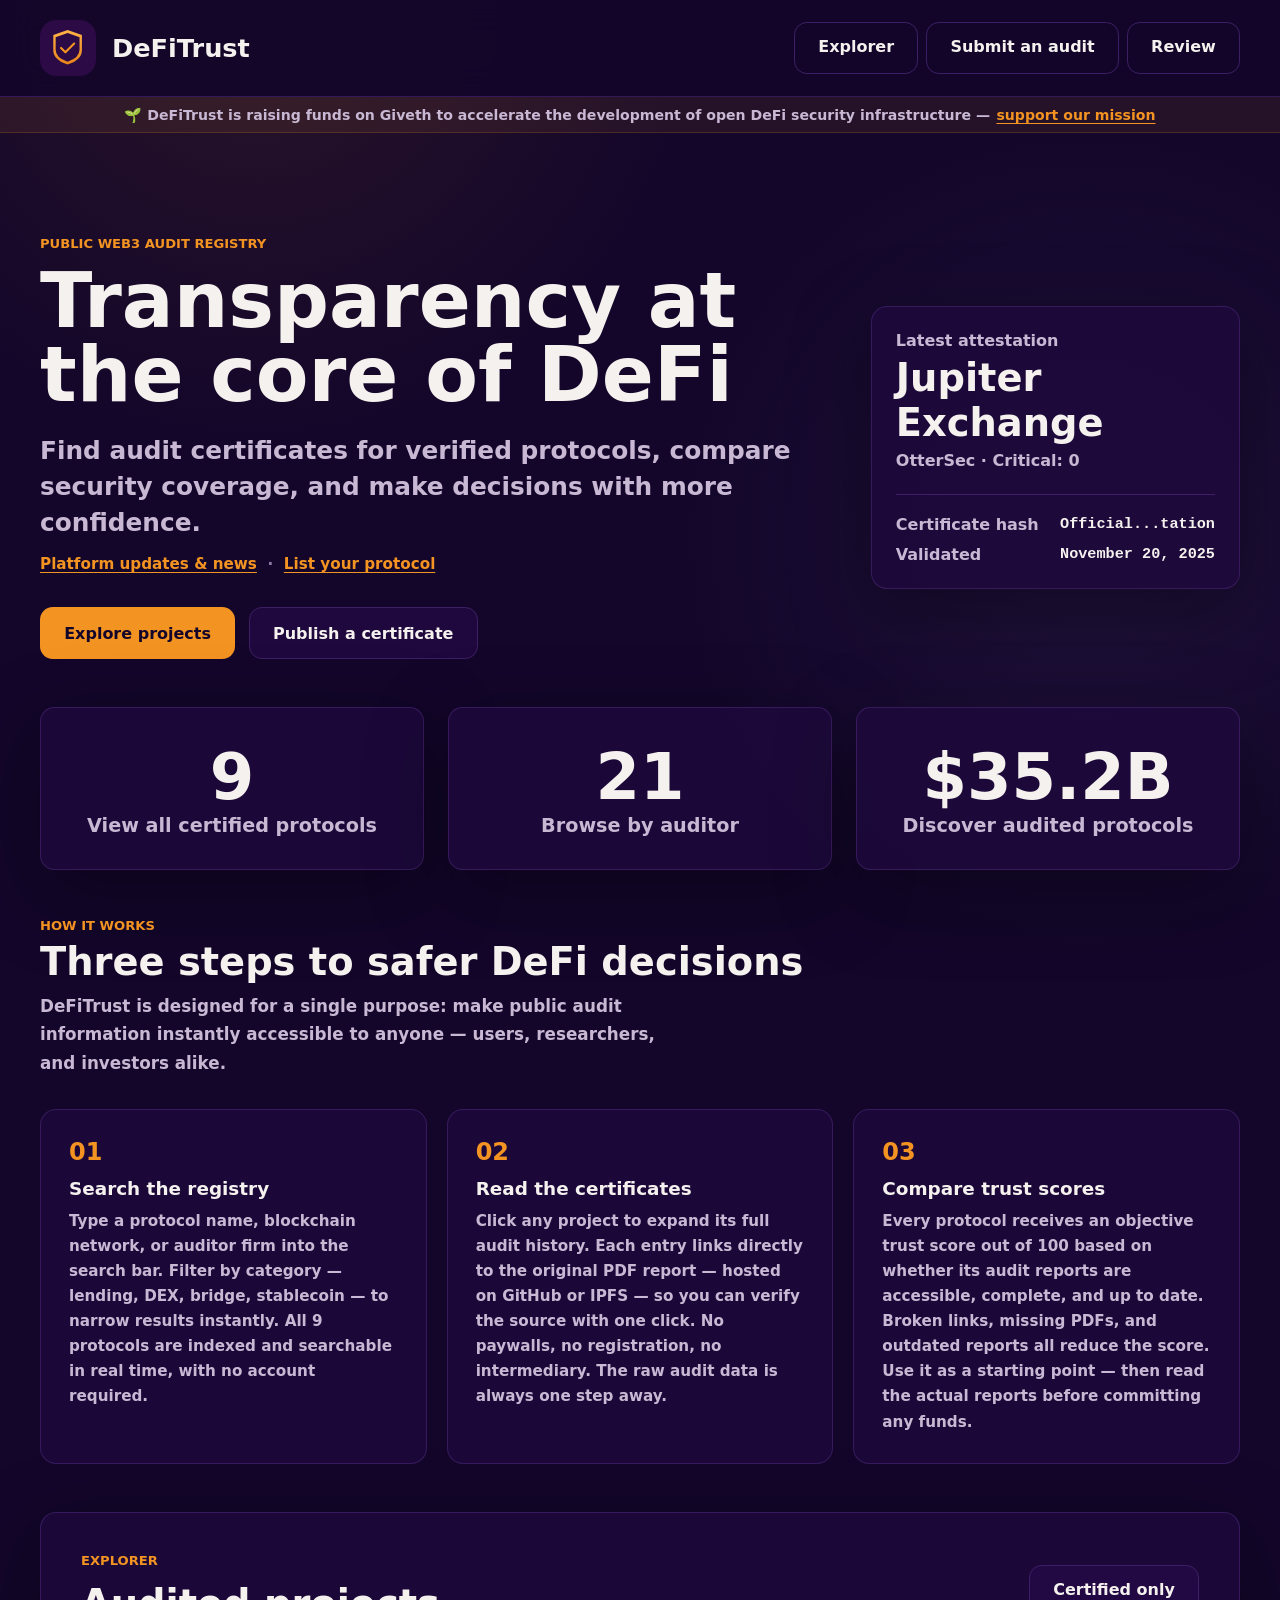
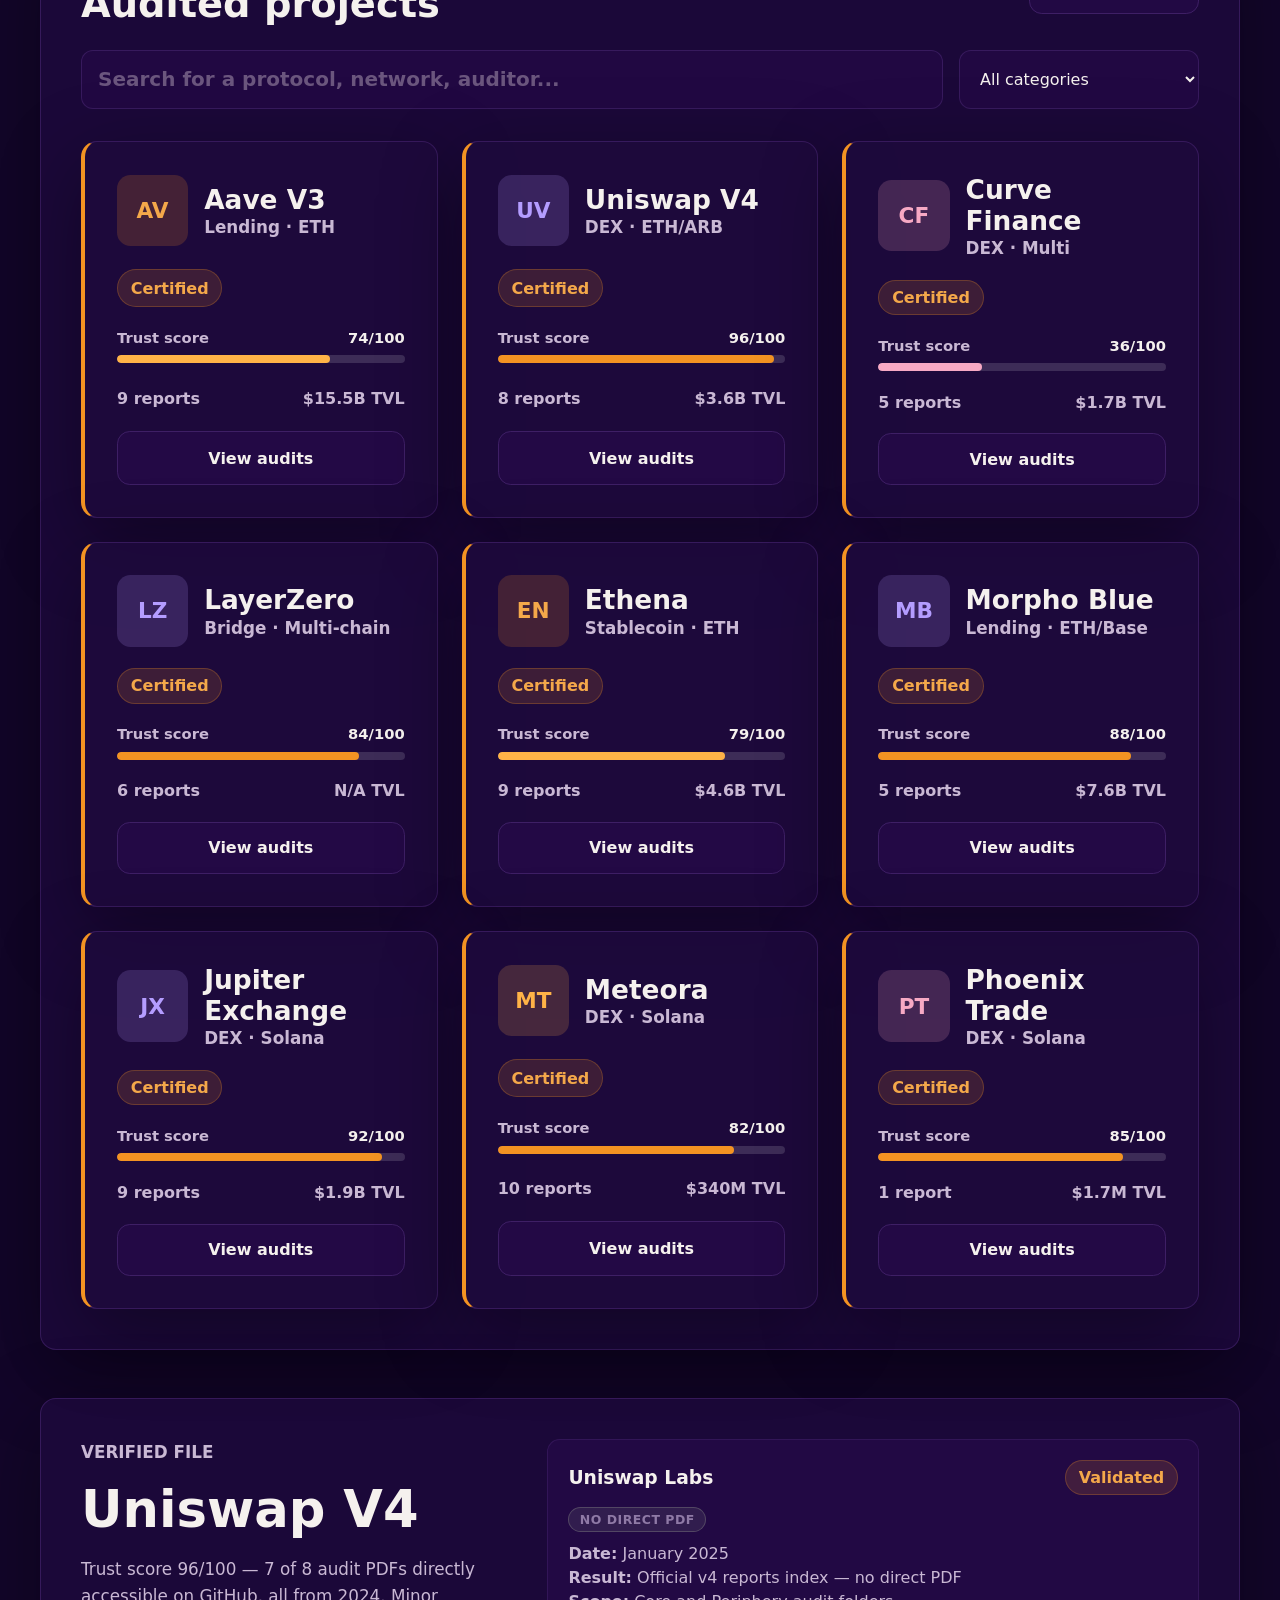
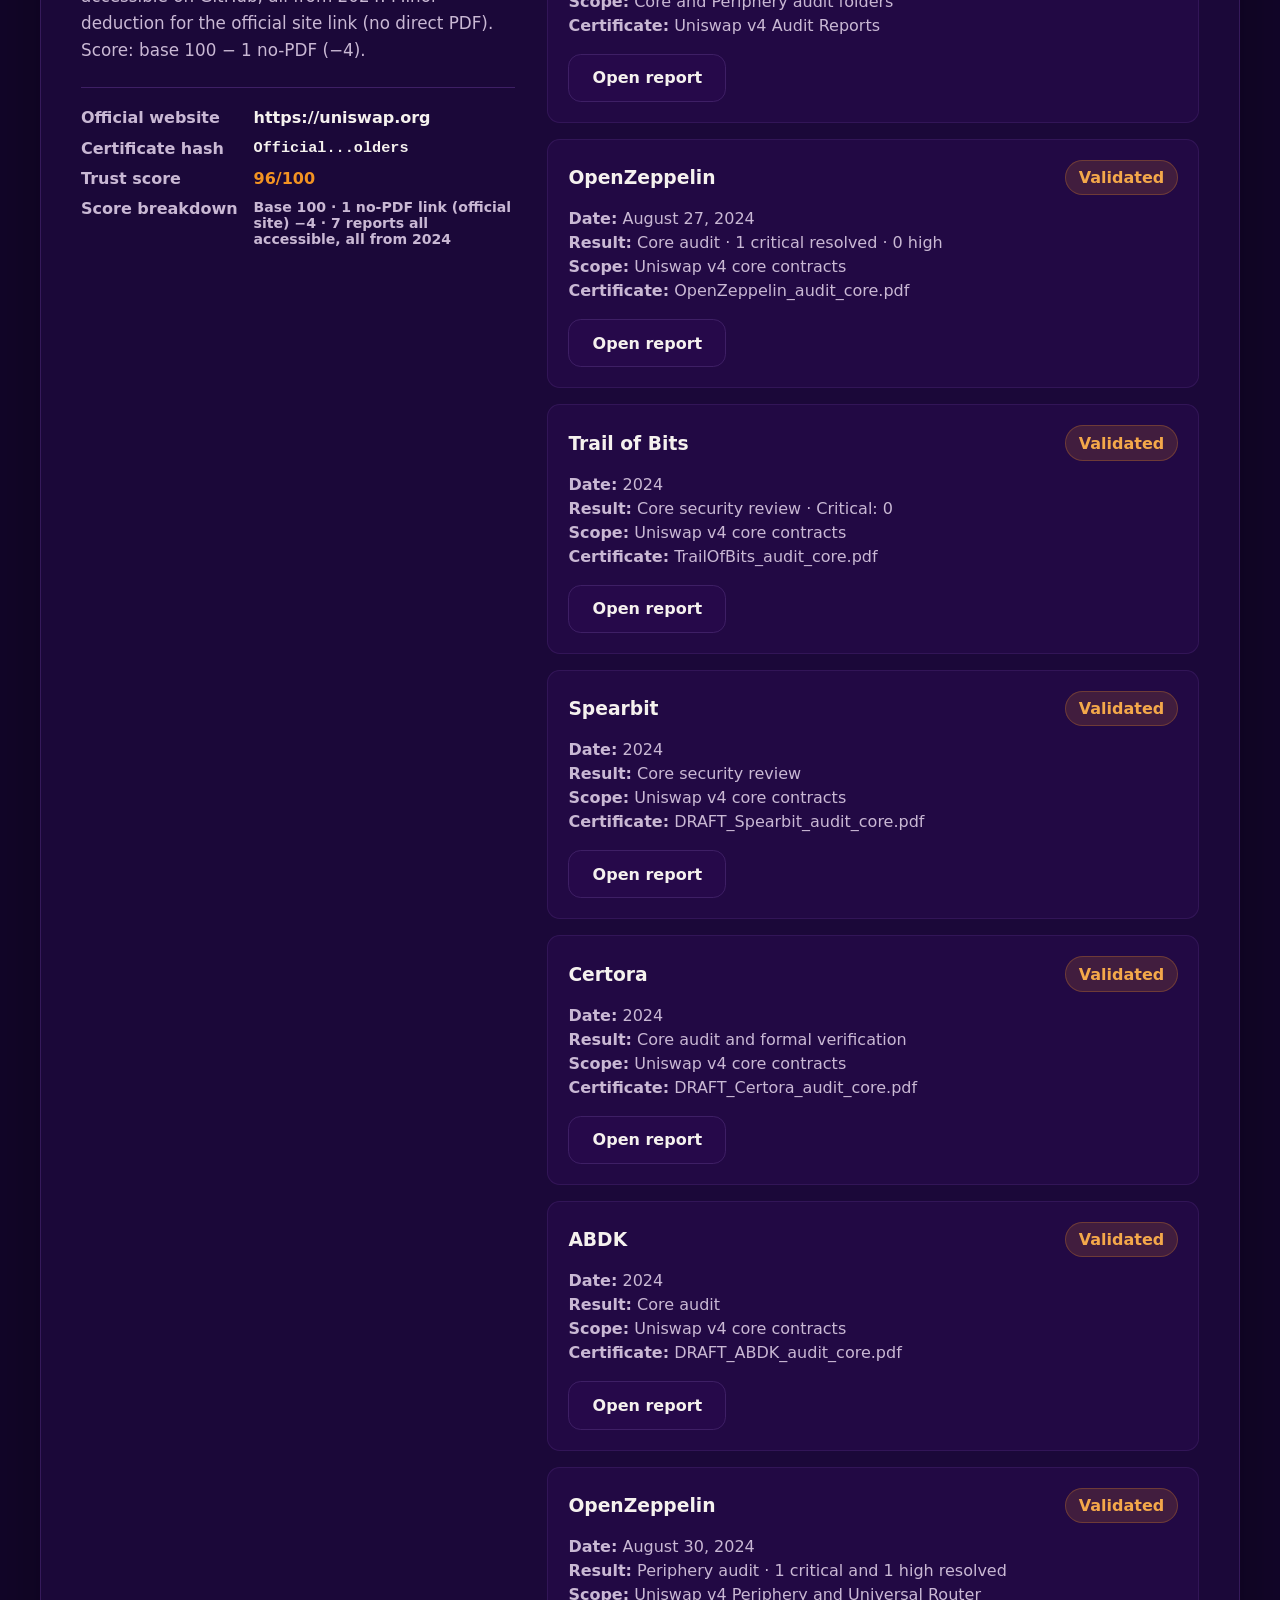
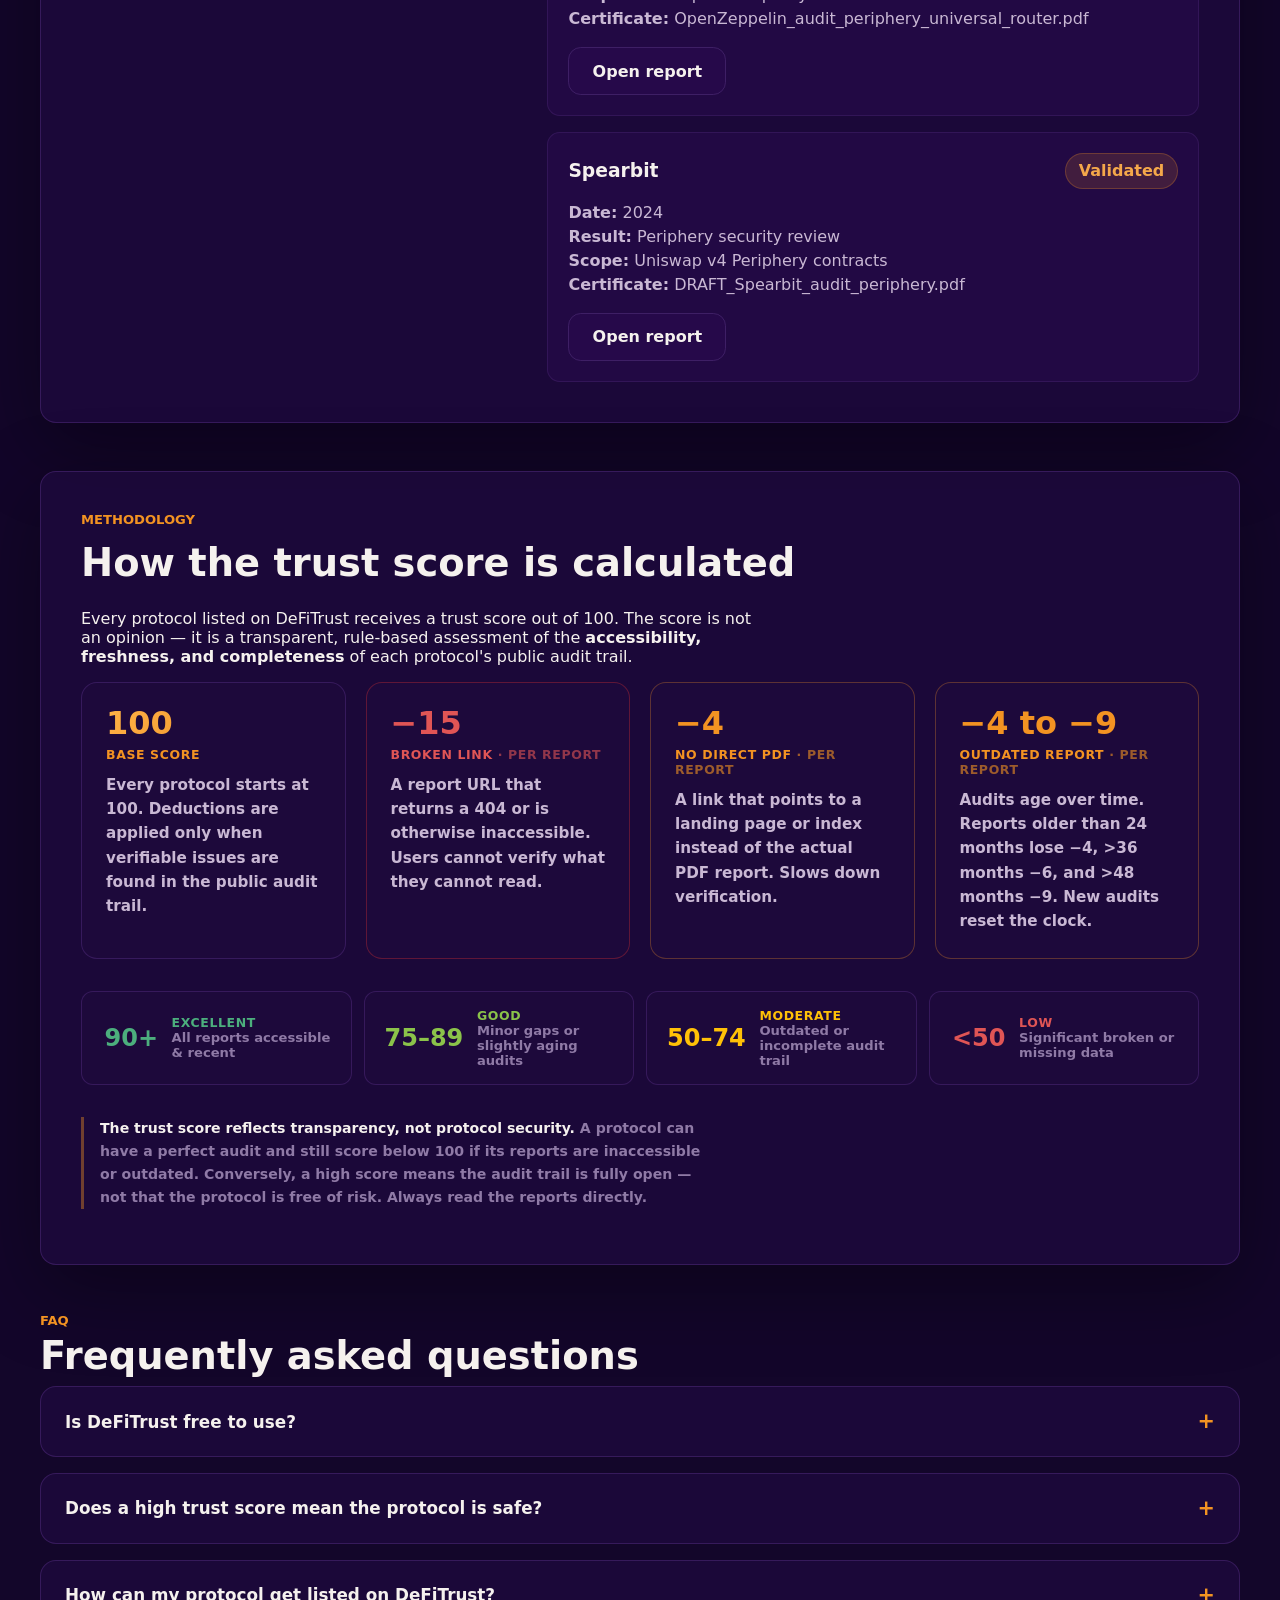
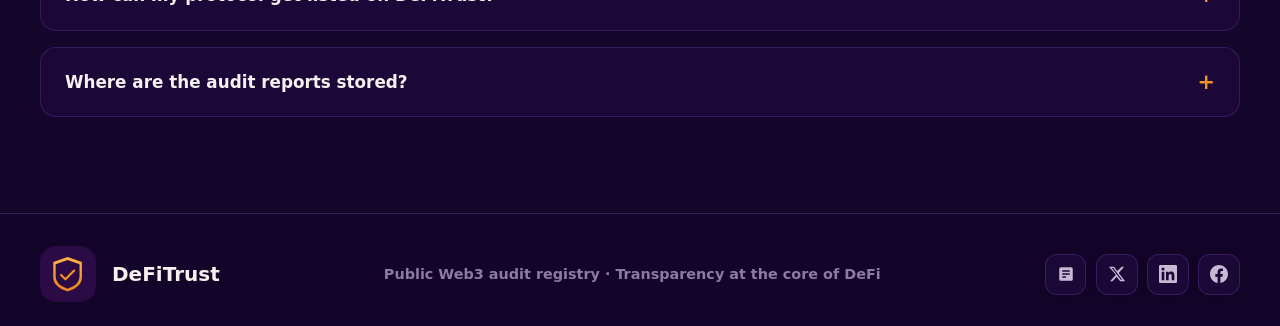
==== index.html @ dc12553c "Redesign footer social icons: square cards, add LinkedIn - Footer nav links are now icon-only rounde" ====
<!doctype html>
<html lang="en">
  <head>
    <meta charset="UTF-8" />
    <meta name="viewport" content="width=device-width, initial-scale=1.0" />

    <!-- Primary SEO -->
    <meta name="robots" content="index, follow" />
    <title>DeFiTrust — Public Web3 Audit Certificate Registry</title>
    <meta name="description" content="Open public registry for DeFi audit certificates. Browse verified protocols, compare security coverage, and make confident on-chain decisions." />
    <link rel="canonical" href="https://defitrust.vercel.app/" />

    <!-- Open Graph (Facebook, LinkedIn, Discord…) -->
    <meta property="og:type" content="website" />
    <meta property="og:url" content="https://defitrust.vercel.app/" />
    <meta property="og:title" content="DeFiTrust — Public Web3 Audit Certificate Registry" />
    <meta property="og:description" content="Find audit certificates for verified DeFi protocols, compare security coverage, and make decisions with more confidence." />
    <meta property="og:image" content="https://defitrust.vercel.app/logo.svg" />
    <meta property="og:site_name" content="DeFiTrust" />
    <meta property="og:locale" content="en_US" />

    <!-- Twitter Card -->
    <meta name="twitter:card" content="summary" />
    <meta name="twitter:site" content="@TrustDeFii" />
    <meta name="twitter:title" content="DeFiTrust — Public Web3 Audit Certificate Registry" />
    <meta name="twitter:description" content="Find audit certificates for verified DeFi protocols, compare security coverage, and make decisions with more confidence." />
    <meta name="twitter:image" content="https://defitrust.vercel.app/logo.svg" />

    <!-- Structured data -->
    <script type="application/ld+json">
    {
      "@context": "https://schema.org",
      "@type": "WebSite",
      "name": "DeFiTrust",
      "url": "https://defitrust.vercel.app/",
      "description": "Open public registry for DeFi smart-contract audit certificates.",
      "potentialAction": {
        "@type": "SearchAction",
        "target": {
          "@type": "EntryPoint",
          "urlTemplate": "https://defitrust.vercel.app/#explorer?q={search_term_string}"
        },
        "query-input": "required name=search_term_string"
      }
    }
    </script>
    <script type="application/ld+json">
    {
      "@context": "https://schema.org",
      "@type": "Organization",
      "name": "DeFiTrust",
      "url": "https://defitrust.vercel.app/",
      "logo": "https://defitrust.vercel.app/logo.svg",
      "sameAs": [
        "https://x.com/TrustDeFii",
        "https://www.facebook.com/profile.php?id=61589206361091",
        "https://giveth.io/project/defi-trust"
      ]
    }
    </script>

    <!-- Favicon & icons -->
    <link rel="icon" href="/logo.svg" type="image/svg+xml" sizes="any" />
    <link rel="icon" href="/logo.svg" sizes="192x192" />
    <link rel="icon" href="/logo.svg" sizes="32x32" />
    <link rel="apple-touch-icon" href="/logo.svg" sizes="180x180" />
    <meta name="theme-color" content="#13062a" />

    <!-- Performance hints -->
    <link rel="preconnect" href="https://api.llama.fi" />
    <link rel="dns-prefetch" href="https://api.llama.fi" />
    <link rel="preconnect" href="https://www.googletagmanager.com" />

    <!-- Google tag (gtag.js) -->
    <script async src="https://www.googletagmanager.com/gtag/js?id=G-XN7J2KHP91"></script>
    <script>
      window.dataLayer = window.dataLayer || [];
      function gtag(){dataLayer.push(arguments);}
      gtag('js', new Date());
      gtag('config', 'G-XN7J2KHP91');
    </script>

    <!-- ItemList structured data (audited projects) -->
    <script type="application/ld+json">
    {
      "@context": "https://schema.org",
      "@type": "ItemList",
      "name": "DeFi Audited Projects",
      "description": "List of DeFi protocols with verified smart-contract audit certificates on DeFiTrust.",
      "url": "https://defitrust.vercel.app/#explorer",
      "numberOfItems": 9,
      "itemListElement": [
        { "@type": "ListItem", "position": 1, "name": "Aave V3",          "url": "https://defitrust.vercel.app/#explorer" },
        { "@type": "ListItem", "position": 2, "name": "Uniswap V4",       "url": "https://defitrust.vercel.app/#explorer" },
        { "@type": "ListItem", "position": 3, "name": "Curve Finance",    "url": "https://defitrust.vercel.app/#explorer" },
        { "@type": "ListItem", "position": 4, "name": "LayerZero",        "url": "https://defitrust.vercel.app/#explorer" },
        { "@type": "ListItem", "position": 5, "name": "Ethena",           "url": "https://defitrust.vercel.app/#explorer" },
        { "@type": "ListItem", "position": 6, "name": "Morpho Blue",      "url": "https://defitrust.vercel.app/#explorer" },
        { "@type": "ListItem", "position": 7, "name": "Jupiter Exchange", "url": "https://defitrust.vercel.app/#explorer" },
        { "@type": "ListItem", "position": 8, "name": "Meteora",          "url": "https://defitrust.vercel.app/#explorer" },
        { "@type": "ListItem", "position": 9, "name": "Phoenix Trade",    "url": "https://defitrust.vercel.app/#explorer" }
      ]
    }
    </script>

    <meta name="google-site-verification" content="4b0e4260d701ec38" />
    <!-- Non-blocking CSS load -->
    <link rel="preload" href="/styles.css?v=4" as="style" />
    <link rel="stylesheet" href="/styles.css?v=4" media="print" onload="this.onload=null;this.media='all'" />
    <noscript><link rel="stylesheet" href="/styles.css?v=4" /></noscript>
  </head>
  <body>
    <header class="site-header">
      <div class="site-header-inner">
        <a class="brand" href="#top" aria-label="DeFiTrust home">
          <span class="brand-mark" aria-hidden="true">
            <svg viewBox="220 130 240 295" role="img" xmlns="http://www.w3.org/2000/svg">
              <defs>
                <linearGradient id="shieldGradHdr" x1="0%" y1="0%" x2="0%" y2="100%">
                  <stop offset="0%" stop-color="#FFB347"/>
                  <stop offset="100%" stop-color="#E8841A"/>
                </linearGradient>
              </defs>
              <path d="M 340 130 L 460 172 L 460 300 Q 460 380 340 420 Q 220 380 220 300 L 220 172 Z" fill="url(#shieldGradHdr)"/>
              <path d="M 340 156 L 440 191 L 440 296 Q 440 363 340 396 Q 240 363 240 296 L 240 191 Z" fill="#2B0A45"/>
              <path d="M 285 280 L 322 317 L 395 244" fill="none" stroke="#F39322" stroke-width="18" stroke-linecap="round" stroke-linejoin="round"/>
            </svg>
          </span>
          <span>DeFiTrust</span>
        </a>
        <nav class="header-actions" id="mainNav" aria-label="Main navigation">
          <a href="#explorer">Explorer</a>
          <a href="/submit.html">Submit an audit</a>
          <a href="/review.html">Review</a>
        </nav>
        <button class="nav-toggle" id="navToggle" aria-label="Toggle navigation" aria-expanded="false" aria-controls="mainNav">
          <span class="nav-toggle-bar"></span>
          <span class="nav-toggle-bar"></span>
          <span class="nav-toggle-bar"></span>
        </button>
      </div>
    </header>
    <script>
      (function() {
        var toggle = document.getElementById('navToggle');
        var header = toggle && toggle.closest('.site-header');
        if (!toggle) return;
        toggle.addEventListener('click', function() {
          var open = header.classList.toggle('nav-open');
          toggle.setAttribute('aria-expanded', open);
        });
        document.addEventListener('click', function(e) {
          if (header && !header.contains(e.target)) {
            header.classList.remove('nav-open');
            toggle.setAttribute('aria-expanded', 'false');
          }
        });
        document.querySelectorAll('#mainNav a').forEach(function(a) {
          a.addEventListener('click', function() {
            header.classList.remove('nav-open');
            toggle.setAttribute('aria-expanded', 'false');
          });
        });
      })();
    </script>

    <div class="announce-bar">
      <span>🌱 DeFiTrust is raising funds on Giveth to accelerate the development of open DeFi security infrastructure —</span>
      <a href="https://giveth.io/project/defi-trust" target="_blank" rel="noreferrer">support our mission</a>
    </div>

    <main id="top">
      <section class="hero" aria-labelledby="hero-title">
        <div class="hero-copy">
          <p class="eyebrow">Public Web3 audit registry</p>
          <h1 id="hero-title">Transparency at the core of DeFi</h1>
          <p>
            Find audit certificates for verified protocols, compare security
            coverage, and make decisions with more confidence.
          </p>
          <p style="margin-top:0.75rem;font-size:0.95rem;color:var(--soft);font-weight:700;">
            <a href="/blog.html" style="color:var(--mint);text-decoration:underline;text-underline-offset:3px;">Platform updates &amp; news</a>
            &nbsp;·&nbsp;
            <a href="/submit.html" style="color:var(--mint);text-decoration:underline;text-underline-offset:3px;">List your protocol</a>
          </p>
          <div class="hero-actions">
            <a class="button primary" href="#explorer">Explore projects</a>
            <a class="button secondary" href="/submit.html">Publish a certificate</a>
          </div>
        </div>
        <div class="trust-panel" aria-label="DeFiTrust trust summary">
          <div>
            <span class="panel-label">Latest attestation</span>
            <strong id="latestProject">—</strong>
            <span id="latestAuditor">—</span>
          </div>
          <div class="panel-grid">
            <span>Certificate hash</span>
            <code id="latestHash">—</code>
            <span>Validated</span>
            <code id="latestDate">—</code>
          </div>
        </div>
      </section>

      <section class="stats" aria-label="DeFiTrust statistics">
        <article>
          <strong id="certifiedCount">214</strong>
          <a href="#explorer" style="color:var(--muted);font-size:1.2rem;font-weight:800;text-decoration:none;">View all certified protocols</a>
        </article>
        <article>
          <strong id="auditorCount">18</strong>
          <a href="#explorer" style="color:var(--muted);font-size:1.2rem;font-weight:800;text-decoration:none;">Browse by auditor</a>
        </article>
        <article>
          <strong id="securedTvl">$4.2B</strong>
          <a href="#explorer" style="color:var(--muted);font-size:1.2rem;font-weight:800;text-decoration:none;">Discover audited protocols</a>
        </article>
      </section>

      <section class="content-section" aria-labelledby="how-it-works-title">
        <p class="eyebrow">How it works</p>
        <h2 id="how-it-works-title">Three steps to safer DeFi decisions</h2>
        <p class="section-lead">DeFiTrust is designed for a single purpose: make public audit information instantly accessible to anyone — users, researchers, and investors alike.</p>

        <div class="card-grid">
          <div class="step-card">
            <div class="step-number">01</div>
            <h3>Search the registry</h3>
            <p>Type a protocol name, blockchain network, or auditor firm into the search bar. Filter by category — lending, DEX, bridge, stablecoin — to narrow results instantly. All 9 protocols are indexed and searchable in real time, with no account required.</p>
          </div>
          <div class="step-card">
            <div class="step-number">02</div>
            <h3>Read the certificates</h3>
            <p>Click any project to expand its full audit history. Each entry links directly to the original PDF report — hosted on GitHub or IPFS — so you can verify the source with one click. No paywalls, no registration, no intermediary. The raw audit data is always one step away.</p>
          </div>
          <div class="step-card">
            <div class="step-number">03</div>
            <h3>Compare trust scores</h3>
            <p>Every protocol receives an objective trust score out of 100 based on whether its audit reports are accessible, complete, and up to date. Broken links, missing PDFs, and outdated reports all reduce the score. Use it as a starting point — then read the actual reports before committing any funds.</p>
          </div>
        </div>
      </section>

      <section class="explorer-section" id="explorer" aria-labelledby="explorer-title">
        <div class="section-heading">
          <div>
            <p class="eyebrow">Explorer</p>
            <h2 id="explorer-title">Audited projects</h2>
          </div>
          <button class="button secondary compact" id="verifiedToggle" type="button" aria-pressed="true">
            Certified only
          </button>
        </div>

        <div class="toolbar" role="search">
          <label class="search-label" for="projectSearch">Search for a protocol</label>
          <input id="projectSearch" type="search" placeholder="Search for a protocol, network, auditor..." />
          <select id="categoryFilter" aria-label="Filter by category">
            <option value="all">All categories</option>
            <option value="Lending">Lending</option>
            <option value="DEX">DEX</option>
            <option value="Bridge">Bridge</option>
            <option value="Stablecoin">Stablecoin</option>
          </select>
        </div>

        <div class="project-grid" id="projectGrid" aria-live="polite"></div>
      </section>

      <section class="audit-detail" id="auditDetail" aria-live="polite">
        <div class="empty-detail">
          <p class="eyebrow">Audit file</p>
          <h2>Select a project to view its certificates</h2>
        </div>
      </section>

      <section class="submit-section" id="trust-score" aria-labelledby="trust-score-title">
        <div class="section-heading">
          <div>
            <p class="eyebrow">Methodology</p>
            <h2 id="trust-score-title">How the trust score is calculated</h2>
          </div>
        </div>

        <p class="section-lead" style="max-width:680px;">
          Every protocol listed on DeFiTrust receives a trust score out of 100. The score is not an opinion — it is a transparent, rule-based assessment of the <strong style="color:var(--text);">accessibility, freshness, and completeness</strong> of each protocol's public audit trail.
        </p>

        <div class="card-grid">
          <div class="info-card">
            <div class="card-value card-value--gradient">100</div>
            <div class="card-label">Base score</div>
            <p>Every protocol starts at 100. Deductions are applied only when verifiable issues are found in the public audit trail.</p>
          </div>
          <div class="info-card info-card--red">
            <div class="card-value card-value--red">−15</div>
            <div class="card-label card-label--red">Broken link <span style="opacity:.6;">· per report</span></div>
            <p>A report URL that returns a 404 or is otherwise inaccessible. Users cannot verify what they cannot read.</p>
          </div>
          <div class="info-card info-card--amber">
            <div class="card-value card-value--amber">−4</div>
            <div class="card-label">No direct PDF <span style="opacity:.6;">· per report</span></div>
            <p>A link that points to a landing page or index instead of the actual PDF report. Slows down verification.</p>
          </div>
          <div class="info-card info-card--amber">
            <div class="card-value card-value--amber">−4 to −9</div>
            <div class="card-label">Outdated report <span style="opacity:.6;">· per report</span></div>
            <p>Audits age over time. Reports older than 24 months lose −4, &gt;36 months −6, and &gt;48 months −9. New audits reset the clock.</p>
          </div>
        </div>

        <div class="score-legend">
          <div class="score-item">
            <span class="score-item-value" style="color:#4caf7d;">90+</span>
            <div>
              <div class="score-item-label" style="color:#4caf7d;">Excellent</div>
              <div class="score-item-desc">All reports accessible &amp; recent</div>
            </div>
          </div>
          <div class="score-item">
            <span class="score-item-value" style="color:#8bc34a;">75–89</span>
            <div>
              <div class="score-item-label" style="color:#8bc34a;">Good</div>
              <div class="score-item-desc">Minor gaps or slightly aging audits</div>
            </div>
          </div>
          <div class="score-item">
            <span class="score-item-value" style="color:#ffc107;">50–74</span>
            <div>
              <div class="score-item-label" style="color:#ffc107;">Moderate</div>
              <div class="score-item-desc">Outdated or incomplete audit trail</div>
            </div>
          </div>
          <div class="score-item">
            <span class="score-item-value" style="color:#e05555;">&lt;50</span>
            <div>
              <div class="score-item-label" style="color:#e05555;">Low</div>
              <div class="score-item-desc">Significant broken or missing data</div>
            </div>
          </div>
        </div>

        <p class="score-disclaimer">
          <strong style="color:var(--text);">The trust score reflects transparency, not protocol security.</strong> A protocol can have a perfect audit and still score below 100 if its reports are inaccessible or outdated. Conversely, a high score means the audit trail is fully open — not that the protocol is free of risk. Always read the reports directly.
        </p>
      </section>

      <section class="content-section" aria-labelledby="faq-title">
        <p class="eyebrow">FAQ</p>
        <h2 id="faq-title">Frequently asked questions</h2>

        <div class="faq-grid">
          <details class="faq-item">
            <summary>
              Is DeFiTrust free to use?
              <span class="faq-icon">+</span>
            </summary>
            <p>Yes — completely free. DeFiTrust is an open public registry. Browsing protocols, reading certificates, checking trust scores, and submitting your own audit are all free with no registration required. Our goal is to make DeFi security information a public good, not a paid service.</p>
          </details>

          <details class="faq-item">
            <summary>
              Does a high trust score mean the protocol is safe?
              <span class="faq-icon">+</span>
            </summary>
            <p>No. The trust score measures the transparency and accessibility of a protocol's public audit trail — it does not assess the quality or depth of the audit itself. A score of 100/100 means every audit report is public, accessible as a PDF, and recent. It does not mean the smart contracts are free of vulnerabilities. Always read the underlying reports and form your own opinion.</p>
          </details>

          <details class="faq-item">
            <summary>
              How can my protocol get listed on DeFiTrust?
              <span class="faq-icon">+</span>
            </summary>
            <p>Use the <a href="/submit.html" style="color:var(--mint);text-decoration:underline;text-underline-offset:3px;">audit submission page</a> to send us your protocol's certificate. You will need to provide the project name, auditor, network, category, a link or PDF of the report, and optionally a public IPFS or SHA-256 hash. Submissions are reviewed within 48 hours and listed publicly if they meet our basic transparency requirements.</p>
          </details>

          <details class="faq-item">
            <summary>
              Where are the audit reports stored?
              <span class="faq-icon">+</span>
            </summary>
            <p>DeFiTrust links directly to the original source — usually the protocol's own GitHub repository or their official security page. We do not re-host or modify the documents. For long-term immutability, we encourage protocols to store their reports on IPFS or Arweave so that the links remain valid indefinitely, regardless of what happens to a centralized hosting provider.</p>
          </details>
        </div>
      </section>
    </main>

    <script src="/app.js?v=2" defer></script>
    <noscript>
      <style>.project-grid,.review-board{display:none}</style>
      <section style="padding:2rem;text-align:center">
        <p>DeFiTrust requires JavaScript to display the audit registry. Please enable JavaScript in your browser.</p>
        <p>Audited projects: Aave V3, Uniswap V4, Curve Finance, LayerZero, Ethena, Morpho Blue, Jupiter Exchange, Meteora.</p>
      </section>
    </noscript>

    <footer class="site-footer">
      <div class="site-footer-inner">
        <a class="brand brand-footer" href="#top" aria-label="Back to top — DeFiTrust">
          <span class="brand-mark" aria-hidden="true">
            <svg viewBox="220 130 240 295" role="img" xmlns="http://www.w3.org/2000/svg">
              <defs>
                <linearGradient id="shieldGradFtr" x1="0%" y1="0%" x2="0%" y2="100%">
                  <stop offset="0%" stop-color="#FFB347"/>
                  <stop offset="100%" stop-color="#E8841A"/>
                </linearGradient>
              </defs>
              <path d="M 340 130 L 460 172 L 460 300 Q 460 380 340 420 Q 220 380 220 300 L 220 172 Z" fill="url(#shieldGradFtr)"/>
              <path d="M 340 156 L 440 191 L 440 296 Q 440 363 340 396 Q 240 363 240 296 L 240 191 Z" fill="#2B0A45"/>
              <path d="M 285 280 L 322 317 L 395 244" fill="none" stroke="#F39322" stroke-width="18" stroke-linecap="round" stroke-linejoin="round"/>
            </svg>
          </span>
          <span>DeFiTrust</span>
        </a>
        <p class="footer-copy">Public Web3 audit registry · Transparency at the core of DeFi</p>
        <nav class="footer-nav" aria-label="Social networks">
          <a href="./blog.html" aria-label="Blog">
            <svg viewBox="0 0 24 24" fill="currentColor" width="18" height="18"><path d="M19 3H5a2 2 0 0 0-2 2v14a2 2 0 0 0 2 2h14a2 2 0 0 0 2-2V5a2 2 0 0 0-2-2Zm-7 14H7v-2h5v2Zm5-4H7v-2h10v2Zm0-4H7V7h10v2Z"/></svg>
          </a>
          <a href="https://x.com/TrustDeFii" target="_blank" rel="noreferrer" aria-label="X (Twitter)">
            <svg viewBox="0 0 24 24" fill="currentColor" width="18" height="18"><path d="M18.244 2.25h3.308l-7.227 8.26 8.502 11.24H16.17l-4.714-6.231-5.401 6.231H2.744l7.73-8.835L1.254 2.25H8.08l4.253 5.622 5.91-5.622Zm-1.161 17.52h1.833L7.084 4.126H5.117z"/></svg>
          </a>
          <a href="https://www.linkedin.com/company/defi-trust" target="_blank" rel="noreferrer" aria-label="LinkedIn">
            <svg viewBox="0 0 24 24" fill="currentColor" width="18" height="18"><path d="M20.447 20.452h-3.554v-5.569c0-1.328-.027-3.037-1.852-3.037-1.853 0-2.136 1.445-2.136 2.939v5.667H9.351V9h3.414v1.561h.046c.477-.9 1.637-1.85 3.37-1.85 3.605 0 4.267 2.372 4.267 5.455v6.286zM5.337 7.433a2.062 2.062 0 0 1-2.063-2.065 2.064 2.064 0 1 1 2.063 2.065zm1.782 13.019H3.555V9h3.564v11.452zM22.225 0H1.771C.792 0 0 .774 0 1.729v20.542C0 23.227.792 24 1.771 24h20.451C23.2 24 24 23.227 24 22.271V1.729C24 .774 23.2 0 22.225 0z"/></svg>
          </a>
          <a href="https://www.facebook.com/profile.php?id=61589206361091" target="_blank" rel="noreferrer" aria-label="Facebook">
            <svg viewBox="0 0 24 24" fill="currentColor" width="18" height="18"><path d="M24 12.073C24 5.405 18.627 0 12 0S0 5.405 0 12.073C0 18.1 4.388 23.094 10.125 24v-8.437H7.078v-3.49h3.047V9.41c0-3.025 1.792-4.697 4.533-4.697 1.312 0 2.686.235 2.686.235v2.97h-1.513c-1.491 0-1.956.93-1.956 1.886v2.269h3.328l-.532 3.49h-2.796V24C19.612 23.094 24 18.1 24 12.073z"/></svg>
          </a>
        </nav>
      </div>
    </footer>
  </body>
</html>
---- styles.css ----
:root {
  color-scheme: dark;
  --bg: #13062a;
  --surface: #1e0a3c;
  --surface-strong: #2b0d52;
  --line: #3e1f65;
  --text: #f5f1ee;
  --muted: #c9b8d4;
  --soft: #8f7aa6;
  --mint: #f39322;
  --mint-dark: #a85a0a;
  --blue: #b49dff;
  --rose: #f7a9c4;
  --amber: #ffb347;
  --shadow: 0 24px 80px rgba(0, 0, 0, 0.36);
}

* {
  box-sizing: border-box;
}

html {
  scroll-behavior: smooth;
}

body {
  margin: 0;
  min-width: 320px;
  background:
    radial-gradient(circle at 20% 0%, rgba(243, 147, 34, 0.1), transparent 28rem),
    radial-gradient(circle at 85% 8%, rgba(180, 157, 255, 0.08), transparent 26rem),
    var(--bg);
  color: var(--text);
  font-family: Inter, ui-sans-serif, system-ui, -apple-system, BlinkMacSystemFont, "Segoe UI", sans-serif;
}

a {
  color: inherit;
  text-decoration: none;
}

button,
input,
select,
textarea {
  font: inherit;
}

.site-header {
  position: sticky;
  top: 0;
  z-index: 10;
  border-bottom: 1px solid rgba(62, 31, 101, 0.8);
  background: rgba(19, 6, 42, 0.92);
  backdrop-filter: blur(18px);
}

.site-header-inner {
  display: flex;
  align-items: center;
  justify-content: space-between;
  gap: 1rem;
  width: min(100% - 3rem, 1200px);
  margin: 0 auto;
  padding: 1.25rem 0;
}

.announce-bar {
  display: flex;
  align-items: center;
  justify-content: center;
  gap: 0.4rem;
  padding: 0.6rem 1rem;
  background: rgba(243, 147, 34, 0.08);
  border-bottom: 1px solid rgba(243, 147, 34, 0.18);
  color: var(--muted);
  font-size: 0.88rem;
  font-weight: 750;
  text-align: center;
  flex-wrap: wrap;
}

.announce-bar a {
  color: var(--mint);
  font-weight: 900;
  text-decoration: underline;
  text-underline-offset: 3px;
  transition: opacity 180ms ease;
}

.announce-bar a:hover {
  opacity: 0.75;
}

.brand,
.header-actions,
.hero-actions,
.section-heading,
.toolbar,
.project-meta,
.status-pill,
.project-footer,
.audit-card-header,
.score-line,
.review-actions {
  display: flex;
  align-items: center;
}

.brand {
  gap: 1rem;
  font-size: clamp(1.35rem, 2vw, 1.85rem);
  font-weight: 800;
}

.brand-mark {
  display: grid;
  place-items: center;
  width: 3.5rem;
  height: 3.5rem;
  border-radius: 1rem;
  background: #2B0A45;
  overflow: hidden;
}

.brand-mark svg {
  width: 2.2rem;
  height: 2.2rem;
}

.header-actions {
  gap: 0.5rem;
}

.header-actions a,
.button {
  min-height: 3.25rem;
  padding: 0.85rem 1.45rem;
  border: 1px solid var(--line);
  border-radius: 0.8rem;
  color: var(--text);
  font-weight: 800;
  cursor: pointer;
  transition: transform 180ms ease, border-color 180ms ease, background 180ms ease;
}

.header-actions a:hover,
.button:hover {
  transform: translateY(-1px);
  border-color: rgba(52, 211, 153, 0.75);
}

main {
  width: min(100% - 3rem, 1200px);
  margin: 0 auto;
  padding-bottom: 2rem;
}

.hero {
  display: grid;
  grid-template-columns: minmax(0, 1.35fr) minmax(18rem, 0.65fr);
  gap: clamp(2rem, 5vw, 5rem);
  align-items: center;
  min-height: 33rem;
  padding: clamp(4rem, 8vw, 7rem) 0 3rem;
}

.eyebrow {
  margin: 0 0 0.85rem;
  color: var(--mint);
  font-size: 0.82rem;
  font-weight: 900;
  letter-spacing: 0;
  text-transform: uppercase;
}

.hero h1,
.section-heading h2,
.empty-detail h2 {
  margin: 0;
  letter-spacing: 0;
}

.hero h1 {
  max-width: 920px;
  font-size: clamp(3rem, 6vw, 5.9rem);
  line-height: 0.96;
}

.hero p:not(.eyebrow) {
  max-width: 760px;
  margin: 1.35rem 0 0;
  color: var(--muted);
  font-size: clamp(1.1rem, 2vw, 1.55rem);
  line-height: 1.45;
  font-weight: 650;
}

.hero-actions {
  flex-wrap: wrap;
  gap: 0.85rem;
  margin-top: 2rem;
}

.button {
  display: inline-flex;
  align-items: center;
  justify-content: center;
  border-radius: 0.8rem;
  background: transparent;
}

.button.primary {
  border-color: transparent;
  background: var(--mint);
  color: #13062a;
}

.button.secondary {
  background: rgba(43, 10, 80, 0.5);
}

.button.compact {
  min-height: 2.85rem;
  white-space: nowrap;
}

.hidden-input {
  position: absolute;
  width: 1px;
  height: 1px;
  overflow: hidden;
  opacity: 0;
  pointer-events: none;
}

.trust-panel,
.stats article,
.project-card,
.audit-detail,
.explorer-section,
.submit-section,
.review-section {
  border: 1px solid rgba(62, 31, 101, 0.8);
  background: rgba(30, 10, 60, 0.85);
  box-shadow: var(--shadow);
}

.trust-panel {
  padding: 1.5rem;
  border-radius: 1rem;
}

.trust-panel strong {
  display: block;
  margin: 0.35rem 0;
  font-size: clamp(1.7rem, 3vw, 2.45rem);
}

.trust-panel span,
.panel-grid {
  color: var(--muted);
  font-weight: 700;
}

.panel-label {
  color: var(--mint);
}

.panel-grid {
  display: grid;
  grid-template-columns: 1fr auto;
  gap: 0.7rem 1rem;
  margin-top: 1.5rem;
  padding-top: 1.25rem;
  border-top: 1px solid var(--line);
}

code {
  color: var(--text);
  font-size: 0.95rem;
}

.stats {
  display: grid;
  grid-template-columns: repeat(3, 1fr);
  gap: 1.5rem;
  margin-bottom: 3rem;
}

.stats article {
  min-height: 9.5rem;
  padding: 2rem;
  border-radius: 0.9rem;
  text-align: center;
}

.stats strong {
  display: block;
  font-size: clamp(2.5rem, 5vw, 4.2rem);
}

.stats span {
  color: var(--muted);
  font-size: 1.2rem;
  font-weight: 800;
}

.explorer-section,
.submit-section,
.review-section {
  scroll-margin-top: 7rem;
  border-radius: 1rem;
  margin-bottom: 3rem;
  padding: 2.5rem;
}

.section-heading {
  justify-content: space-between;
  gap: 1rem;
  margin-bottom: 1.5rem;
}

.section-heading h2,
.empty-detail h2 {
  font-size: clamp(1.9rem, 3vw, 2.8rem);
}

.toolbar {
  gap: 1rem;
  margin-bottom: 2rem;
}

.search-label {
  position: absolute;
  width: 1px;
  height: 1px;
  overflow: hidden;
  clip: rect(0, 0, 0, 0);
}

input,
select,
textarea {
  width: 100%;
  min-height: 3.65rem;
  border: 1px solid rgba(62, 31, 101, 0.8);
  border-radius: 0.75rem;
  background: rgba(43, 10, 80, 0.4);
  color: var(--text);
  padding: 0.9rem 1rem;
  outline: none;
}

input:focus,
select:focus,
textarea:focus {
  border-color: var(--mint);
  box-shadow: 0 0 0 3px rgba(243, 147, 34, 0.15);
}

input::placeholder,
textarea::placeholder {
  color: #6b567e;
}

#projectSearch {
  flex: 1;
  font-size: 1.25rem;
  font-weight: 750;
}

.toolbar select {
  max-width: 15rem;
}

.project-grid {
  display: grid;
  grid-template-columns: repeat(3, minmax(0, 1fr));
  gap: 1.5rem;
}

.project-card {
  display: grid;
  gap: 1.35rem;
  min-height: 22rem;
  padding: 2rem;
  border-radius: 1rem;
  border-left: 4px solid var(--mint);
}

.project-card[data-verified="false"] {
  border-left-color: var(--amber);
}

.project-meta {
  gap: 1rem;
}

.avatar {
  display: grid;
  place-items: center;
  flex: 0 0 auto;
  width: 4.45rem;
  height: 4.45rem;
  border-radius: 0.85rem;
  background: rgba(243, 147, 34, 0.18);
  color: #f4a84a;
  font-size: 1.35rem;
  font-weight: 900;
}

.avatar.blue {
  background: rgba(180, 157, 255, 0.18);
  color: #b49dff;
}

.avatar.rose {
  background: rgba(247, 169, 196, 0.18);
  color: #f7a9c4;
}

.avatar.amber {
  background: rgba(255, 179, 71, 0.18);
  color: #ffb347;
}

.project-card h3 {
  margin: 0 0 0.15rem;
  font-size: 1.65rem;
}

.project-card p {
  margin: 0;
  color: var(--muted);
  font-size: 1.05rem;
  font-weight: 750;
}

.status-pill {
  width: max-content;
  gap: 0.45rem;
  padding: 0.45rem 0.8rem;
  border-radius: 999px;
  background: rgba(243, 147, 34, 0.15);
  color: #f4a84a;
  font-weight: 900;
  border: 1px solid rgba(243, 147, 34, 0.25);
}

.status-pill.pending {
  background: rgba(180, 157, 255, 0.12);
  color: #b49dff;
  border-color: rgba(180, 157, 255, 0.25);
}

.risk-bar {
  overflow: hidden;
  height: 0.5rem;
  border-radius: 999px;
  background: rgba(255, 255, 255, 0.14);
}

.risk-bar span {
  display: block;
  height: 100%;
  border-radius: inherit;
  background: linear-gradient(90deg, var(--mint), #e8841a);
}

.score-line {
  justify-content: space-between;
  gap: 1rem;
  margin-bottom: 0.6rem;
  color: var(--muted);
  font-size: 0.92rem;
  font-weight: 850;
}

.score-line strong {
  color: var(--text);
}

.project-footer {
  justify-content: space-between;
  color: var(--muted);
  font-weight: 850;
}

.view-audits {
  width: 100%;
}

.audit-detail {
  margin-bottom: 3rem;
  padding: 2.5rem;
  border-radius: 1rem;
}

.audit-layout {
  display: grid;
  grid-template-columns: minmax(0, 0.8fr) minmax(0, 1.2fr);
  gap: 2rem;
}

.audit-summary h2 {
  margin: 0.35rem 0 0.75rem;
  font-size: clamp(2rem, 4vw, 3.5rem);
}

.audit-summary p {
  color: var(--muted);
  font-size: 1.05rem;
  line-height: 1.6;
}

.certificate-meta,
.review-meta {
  display: grid;
  grid-template-columns: auto minmax(0, 1fr);
  gap: 0.7rem 1rem;
  margin-top: 1.5rem;
  padding-top: 1.25rem;
  border-top: 1px solid var(--line);
  color: var(--muted);
  font-weight: 800;
}

.certificate-meta a,
.certificate-meta strong,
.review-meta strong {
  min-width: 0;
  color: var(--text);
  overflow-wrap: anywhere;
}

.certificate-meta code,
.review-meta code {
  min-width: 0;
  overflow-wrap: anywhere;
}

.audit-list {
  display: grid;
  gap: 1rem;
}

.audit-card {
  padding: 1.25rem;
  border: 1px solid rgba(62, 31, 101, 0.6);
  border-radius: 0.8rem;
  background: rgba(43, 10, 80, 0.5);
}

.audit-card-header {
  justify-content: space-between;
  gap: 1rem;
  margin-bottom: 0.75rem;
}

.audit-card h3 {
  margin: 0;
}

.audit-card p {
  margin: 0;
  color: var(--muted);
  line-height: 1.5;
}

.certificate-actions {
  display: flex;
  flex-wrap: wrap;
  gap: 0.6rem;
  margin-top: 1rem;
}

.certificate-note {
  margin-top: 1rem;
  color: var(--soft);
  font-size: 0.92rem;
  font-weight: 800;
}

.audit-flags {
  display: flex;
  flex-wrap: wrap;
  gap: 0.4rem;
  margin-bottom: 0.6rem;
}

.audit-flag {
  padding: 0.25rem 0.65rem;
  border-radius: 999px;
  font-size: 0.78rem;
  font-weight: 900;
  text-transform: uppercase;
  letter-spacing: 0.04em;
}

.flag-broken {
  background: rgba(247, 169, 196, 0.15);
  color: var(--rose);
  border: 1px solid rgba(247, 169, 196, 0.35);
}

.flag-outdated {
  background: rgba(244, 199, 107, 0.15);
  color: var(--amber);
  border: 1px solid rgba(244, 199, 107, 0.35);
}

.flag-no-pdf {
  background: rgba(143, 148, 139, 0.15);
  color: var(--soft);
  border: 1px solid rgba(143, 148, 139, 0.35);
}

.audit-card--broken {
  border-color: rgba(247, 169, 196, 0.3);
  background: rgba(80, 10, 40, 0.5);
}

.review-badge {
  padding: 0.55rem 0.85rem;
  border-radius: 999px;
  background: rgba(243, 147, 34, 0.12);
  color: var(--mint);
  font-weight: 900;
  border: 1px solid rgba(243, 147, 34, 0.25);
}

.submit-form {
  display: grid;
  gap: 1.25rem;
}

.form-grid {
  display: grid;
  grid-template-columns: repeat(2, minmax(0, 1fr));
  gap: 1rem;
}

label {
  display: grid;
  gap: 0.5rem;
  color: var(--muted);
  font-weight: 850;
}

.upload-box {
  justify-items: center;
  padding: 2rem;
  border: 1px dashed rgba(243, 147, 34, 0.55);
  border-radius: 0.9rem;
  background: rgba(243, 147, 34, 0.06);
  text-align: center;
  cursor: pointer;
}

.upload-box input {
  max-width: 22rem;
  min-height: auto;
  padding: 0;
  border: 0;
  background: transparent;
}

.upload-box span {
  color: var(--text);
  font-size: 1.25rem;
}

.upload-box small {
  color: var(--soft);
}

.upload-box strong {
  color: var(--mint);
  font-size: 0.95rem;
  overflow-wrap: anywhere;
}

.upload-box strong.file-error {
  color: var(--amber);
}

.form-status {
  min-height: 1.5rem;
  margin: 0;
  color: var(--mint);
  font-weight: 850;
}


.review-board {
  display: grid;
  gap: 1rem;
}

.review-tools {
  display: flex;
  flex-wrap: wrap;
  justify-content: flex-end;
  gap: 0.6rem;
}

.import-trigger {
  margin: 0;
}

.review-item {
  display: grid;
  grid-template-columns: minmax(0, 0.8fr) minmax(0, 1fr) auto;
  gap: 1rem;
  align-items: center;
  padding: 1.25rem;
  border: 1px solid rgba(62, 31, 101, 0.6);
  border-radius: 0.85rem;
  background: rgba(43, 10, 80, 0.5);
}

.review-item h3 {
  margin: 0.7rem 0 0.25rem;
  font-size: 1.35rem;
}

.review-item p,
.empty-review p,
.empty-results {
  margin: 0;
  color: var(--muted);
  font-weight: 750;
}

.review-meta {
  margin-top: 0;
  padding-top: 0;
  border-top: 0;
}

.review-actions {
  flex-wrap: wrap;
  justify-content: flex-end;
  gap: 0.6rem;
}

.review-actions .button:disabled,
.certificate-actions .button:disabled {
  cursor: not-allowed;
  opacity: 0.55;
  transform: none;
}

.empty-review,
.empty-results {
  padding: 1.25rem;
  border: 1px solid rgba(62, 31, 101, 0.6);
  border-radius: 0.85rem;
  background: rgba(43, 10, 80, 0.5);
}

.empty-review h3 {
  margin: 0 0 0.4rem;
}

.empty-detail {
  text-align: center;
  padding: 2rem 0;
}

.hidden {
  display: none;
}

.site-footer {
  border-top: 1px solid rgba(62, 31, 101, 0.8);
  background: rgba(19, 6, 42, 0.95);
  margin-top: 1rem;
}

.site-footer-inner {
  display: flex;
  align-items: center;
  justify-content: space-between;
  gap: 1.5rem;
  flex-wrap: wrap;
  width: min(100% - 3rem, 1200px);
  margin: 0 auto;
  padding: 2rem 0 1.5rem;
}

.brand-footer {
  font-size: 1.25rem;
}

.footer-copy {
  margin: 0;
  color: var(--soft);
  font-size: 0.9rem;
  font-weight: 700;
}

.footer-nav {
  display: flex;
  gap: 0.6rem;
}

.footer-nav a {
  display: flex;
  align-items: center;
  justify-content: center;
  width: 2.6rem;
  height: 2.6rem;
  border: 1px solid rgba(62, 31, 101, 0.9);
  border-radius: 0.75rem;
  background: rgba(30, 10, 60, 0.7);
  color: var(--muted);
  box-shadow: 0 2px 8px rgba(0,0,0,0.25);
  transition: border-color 180ms ease, color 180ms ease, background 180ms ease, transform 180ms ease;
}

.footer-nav a:hover {
  border-color: rgba(243, 147, 34, 0.55);
  color: var(--mint);
  background: rgba(243, 147, 34, 0.08);
  transform: translateY(-2px);
}

.footer-nav svg {
  flex-shrink: 0;
}

.footer-legal {
  width: 100%;
  margin: 0;
  padding: 1rem 0;
  border-top: 1px solid rgba(255, 255, 255, 0.06);
  color: var(--soft);
  font-size: 0.82rem;
  font-weight: 700;
  text-align: center;
  width: min(100% - 3rem, 1200px);
  margin: 0 auto;
}

/* ── Hamburger button ── */
.nav-toggle {
  display: none;
  flex-direction: column;
  justify-content: center;
  gap: 5px;
  width: 2.75rem;
  height: 2.75rem;
  padding: 0.55rem;
  border: 1px solid var(--line);
  border-radius: 0.7rem;
  background: transparent;
  cursor: pointer;
  flex-shrink: 0;
  transition: border-color 180ms ease, background 180ms ease;
}

.nav-toggle:hover {
  border-color: var(--mint);
  background: rgba(243, 147, 34, 0.08);
}

.nav-toggle-bar {
  display: block;
  width: 100%;
  height: 2px;
  background: var(--text);
  border-radius: 2px;
  transition: transform 300ms cubic-bezier(.4,0,.2,1), opacity 250ms ease;
}

.site-header.nav-open .nav-toggle-bar:nth-child(1) { transform: translateY(7px) rotate(45deg); }
.site-header.nav-open .nav-toggle-bar:nth-child(2) { opacity: 0; transform: scaleX(0); }
.site-header.nav-open .nav-toggle-bar:nth-child(3) { transform: translateY(-7px) rotate(-45deg); }

/* ── Touch active states ── */
.project-card:active,
.button:active {
  transform: scale(0.98);
}

@media (max-width: 1000px) {
  .hero,
  .audit-layout,
  .review-item {
    grid-template-columns: 1fr;
  }

  .review-actions {
    justify-content: flex-start;
  }

  .review-tools {
    justify-content: flex-start;
  }

  .project-grid {
    grid-template-columns: repeat(2, minmax(0, 1fr));
  }

  .stats {
    grid-template-columns: repeat(3, 1fr);
    gap: 1rem;
  }

  .stats article {
    min-height: auto;
    padding: 1.25rem 1rem;
  }

  .stats strong {
    font-size: clamp(1.8rem, 4vw, 3rem);
  }

  .stats span, .stats a {
    font-size: 0.95rem !important;
  }
}

@keyframes navSlideDown {
  from { opacity: 0; transform: translateY(-6px); }
  to   { opacity: 1; transform: translateY(0); }
}

@media (max-width: 720px) {
  /* Prevent horizontal overflow */
  html, body {
    overflow-x: hidden;
  }

  /* Only constrain media, not all elements */
  img, video, iframe, table {
    max-width: 100%;
  }

  /* Long strings that can blow out layout */
  code, pre {
    overflow-wrap: break-word;
    word-break: break-all;
    white-space: pre-wrap;
    max-width: 100%;
  }

  p, h1, h2, h3, a {
    overflow-wrap: break-word;
    word-break: break-word;
  }

  /* Header */
  .site-header {
    overflow: visible;
  }

  .site-header-inner,
  main {
    width: min(100% - 1.5rem, 1200px);
    margin-left: auto;
    margin-right: auto;
  }

  .site-header-inner {
    flex-direction: row !important;
    align-items: center !important;
    padding: 1rem 0;
    gap: 1rem;
  }

  /* Show hamburger button */
  .nav-toggle {
    display: flex;
    margin-left: auto;
  }

  /* Hide nav by default, show as dropdown */
  .header-actions {
    display: none;
    position: absolute;
    top: 100%;
    left: 0;
    right: 0;
    flex-direction: column;
    gap: 0.5rem;
    padding: 1rem;
    background: rgba(13, 4, 28, 0.98);
    backdrop-filter: blur(20px);
    border-bottom: 1px solid rgba(62, 31, 101, 0.9);
    z-index: 99;
  }

  .site-header.nav-open .header-actions {
    display: flex;
    animation: navSlideDown 220ms ease;
  }

  .header-actions a {
    width: 100%;
    text-align: center;
    min-height: 3rem;
    padding: 0.8rem 1rem;
    border-radius: 0.75rem;
    border: 1px solid var(--line);
    background: rgba(43, 13, 82, 0.6);
  }

  /* Brand */
  .brand-mark {
    width: 2.8rem;
    height: 2.8rem;
  }

  .brand {
    font-size: 1.2rem;
    gap: 0.6rem;
  }

  /* Announce bar */
  .announce-bar {
    font-size: 0.8rem;
    gap: 0.3rem;
    padding: 0.5rem 1rem;
    text-align: center;
  }

  /* Hero */
  .hero {
    min-height: auto;
    padding-top: 2.5rem;
    padding-bottom: 1.5rem;
  }

  .hero h1 {
    font-size: clamp(2.2rem, 11vw, 3.5rem);
  }

  .hero p:not(.eyebrow) {
    font-size: 1rem;
  }

  .hero-actions {
    flex-direction: column;
    align-items: stretch;
  }

  .hero-actions .button {
    width: 100%;
    justify-content: center;
  }

  /* Stats: 2-col on tablet-mobile */
  .stats {
    grid-template-columns: repeat(2, 1fr);
    gap: 0.75rem;
  }

  .stats article {
    min-height: auto;
    padding: 1.1rem 0.75rem;
  }

  .stats strong {
    font-size: clamp(1.5rem, 7vw, 2.2rem);
  }

  .stats span, .stats a {
    font-size: 0.82rem !important;
  }

  /* Sections */
  .section-heading {
    flex-direction: column;
    align-items: stretch;
    gap: 0.75rem;
  }

  .section-heading h2 {
    font-size: clamp(1.5rem, 6vw, 2rem);
  }

  .toolbar {
    flex-direction: column;
    gap: 0.75rem;
  }

  .toolbar select {
    max-width: none;
  }

  .project-grid {
    grid-template-columns: 1fr;
  }

  .project-card,
  .audit-detail,
  .explorer-section,
  .submit-section,
  .review-section {
    padding: 1.25rem;
  }

  .form-grid {
    grid-template-columns: 1fr;
  }

  /* Footer */
  .site-footer-inner {
    width: min(100% - 1.5rem, 1200px);
    flex-direction: column;
    align-items: flex-start;
    gap: 1rem;
  }

  .footer-nav {
    flex-wrap: wrap;
    gap: 0.5rem;
  }

  .footer-copy {
    font-size: 0.82rem;
  }

  .certificate-meta,
  .review-meta {
    grid-template-columns: 1fr;
  }

  /* Fix overflow on long strings (hashes, URLs) */
  code, a, p, h1, h2, h3, td, th {
    overflow-wrap: break-word;
    word-break: break-word;
  }

  .trust-panel code,
  .panel-grid code,
  .certificate-meta code,
  .review-meta code {
    font-size: 0.8rem;
    white-space: pre-wrap;
  }

  /* Audit cards mobile */
  .audit-card-header {
    flex-wrap: wrap;
    gap: 0.5rem;
  }

  .certificate-actions {
    flex-direction: column;
  }

  .certificate-actions .button {
    width: 100%;
    justify-content: center;
  }

  /* Submit page h1 */
  .submit-section h1,
  .review-section h1 {
    font-size: clamp(1.5rem, 6vw, 2rem);
  }

  /* section-lead & score-disclaimer: uncap max-width */
  .section-lead,
  .score-disclaimer {
    max-width: 100%;
  }

  /* content-section gap tighter */
  .content-section {
    margin-bottom: 2rem;
  }

  /* trust score section inside submit-section */
  .submit-section.content-section-box {
    padding: 1.25rem;
  }

  /* hero secondary links stack nicely */
  .hero p [href] {
    display: inline;
  }
}

/* ── Content sections (How it works, FAQ, etc.) ── */
.content-section {
  margin-bottom: 3rem;
}

.content-section .eyebrow {
  margin: 0 0 0.35rem;
}

.content-section h2 {
  font-size: clamp(1.9rem, 3vw, 2.8rem);
  margin: 0 0 0.5rem;
}

.content-section .section-lead {
  color: var(--muted);
  font-size: 1.05rem;
  font-weight: 700;
  max-width: 640px;
  margin: 0 0 2rem;
  line-height: 1.7;
}

/* ── Card grid (generic auto-fit) ── */
.card-grid {
  display: grid;
  grid-template-columns: repeat(auto-fit, minmax(240px, 1fr));
  gap: 1.25rem;
  margin-bottom: 2rem;
}

.card-grid--sm {
  grid-template-columns: repeat(auto-fit, minmax(200px, 1fr));
  gap: 0.75rem;
}

/* ── Info card ── */
.info-card {
  padding: 1.5rem;
  border: 1px solid rgba(62, 31, 101, 0.8);
  border-radius: 1rem;
  background: rgba(30, 10, 60, 0.85);
}

.info-card--red   { border-color: rgba(220, 50,  50,  0.35); }
.info-card--amber { border-color: rgba(243, 147, 34,  0.30); }
.info-card--dim   { padding: 1.25rem; border-color: rgba(62, 31, 101, 0.6); background: rgba(20, 6, 45, 0.6); border-radius: 0.85rem; }

.info-card p { margin: 0; color: var(--muted); font-size: 0.95rem; font-weight: 700; line-height: 1.6; }

.card-label {
  font-size: 0.78rem;
  font-weight: 900;
  text-transform: uppercase;
  letter-spacing: 0.05em;
  color: var(--mint);
  margin-bottom: 0.65rem;
}

.card-label--red { color: #e05555; }

.card-value {
  font-size: 2rem;
  font-weight: 900;
  line-height: 1;
  margin-bottom: 0.5rem;
}

.card-value--gradient {
  background: linear-gradient(135deg, #FFB347, #E8841A);
  -webkit-background-clip: text;
  -webkit-text-fill-color: transparent;
  background-clip: text;
}

.card-value--red   { color: #e05555; }
.card-value--amber { color: var(--mint); }

/* ── Step cards (How it works) ── */
.step-card {
  padding: 1.75rem;
  border: 1px solid rgba(62, 31, 101, 0.8);
  border-radius: 1rem;
  background: rgba(30, 10, 60, 0.85);
}

.step-number {
  font-size: 1.5rem;
  font-weight: 900;
  color: var(--mint);
  margin-bottom: 0.75rem;
}

.step-card h3 {
  margin: 0 0 0.6rem;
  font-size: 1.15rem;
}

.step-card p {
  margin: 0;
  color: var(--muted);
  font-size: 0.95rem;
  font-weight: 700;
  line-height: 1.65;
}

/* ── Score legend ── */
.score-legend {
  display: grid;
  grid-template-columns: repeat(auto-fit, minmax(200px, 1fr));
  gap: 0.75rem;
  margin-bottom: 2rem;
}

.score-item {
  display: flex;
  align-items: center;
  gap: 0.85rem;
  padding: 1rem 1.25rem;
  border: 1px solid rgba(62, 31, 101, 0.8);
  border-radius: 0.75rem;
  background: rgba(30, 10, 60, 0.7);
}

.score-item-value {
  font-size: 1.5rem;
  font-weight: 900;
  min-width: 3.5rem;
  text-align: right;
  flex-shrink: 0;
}

.score-item-label {
  font-size: 0.78rem;
  font-weight: 900;
  text-transform: uppercase;
  letter-spacing: 0.05em;
}

.score-item-desc {
  font-size: 0.82rem;
  color: var(--soft);
  font-weight: 700;
}

/* ── FAQ accordion ── */
.faq-grid {
  display: grid;
  gap: 1rem;
}

.faq-item {
  padding: 1.5rem;
  border: 1px solid rgba(62, 31, 101, 0.8);
  border-radius: 1rem;
  background: rgba(30, 10, 60, 0.85);
}

.faq-item summary {
  font-weight: 900;
  font-size: 1.05rem;
  cursor: pointer;
  list-style: none;
  display: flex;
  justify-content: space-between;
  align-items: center;
  gap: 1rem;
}

.faq-item summary::-webkit-details-marker { display: none; }

.faq-icon {
  color: var(--mint);
  font-size: 1.3rem;
  flex-shrink: 0;
  line-height: 1;
  transition: transform 200ms ease;
}

details[open] .faq-icon { transform: rotate(45deg); }

.faq-item p {
  margin: 1rem 0 0;
  color: var(--muted);
  font-size: 0.97rem;
  font-weight: 700;
  line-height: 1.7;
}

/* ── Trust score disclaimer ── */
.score-disclaimer {
  font-size: 0.88rem;
  color: var(--soft);
  font-weight: 700;
  max-width: 640px;
  line-height: 1.65;
  border-left: 3px solid rgba(243, 147, 34, 0.4);
  padding-left: 1rem;
}

/* ── Mobile ── */
@media (max-width: 720px) {
  .card-grid,
  .card-grid--sm,
  .score-legend {
    grid-template-columns: 1fr;
  }

  .info-card,
  .step-card,
  .faq-item {
    padding: 1.25rem;
  }

  .score-item {
    padding: 0.85rem 1rem;
  }

  /* Review tools wrap */
  .review-tools {
    flex-wrap: wrap;
    gap: 0.5rem;
  }

  .review-tools .button,
  .review-tools label {
    flex: 1 1 auto;
    text-align: center;
    justify-content: center;
  }
}

/* ── Small phones (≤480px): stats go single-column ── */
@media (max-width: 480px) {
  .stats {
    grid-template-columns: 1fr;
    gap: 0.6rem;
  }

  .stats article {
    display: flex;
    align-items: center;
    justify-content: space-between;
    padding: 0.9rem 1rem;
    text-align: left;
    min-height: auto;
  }

  .stats strong {
    font-size: 2rem;
    flex-shrink: 0;
  }

  .stats span, .stats a {
    font-size: 0.9rem !important;
    text-align: right;
  }
}

/* ── Very small screens (iPhone SE, 375px) ── */
@media (max-width: 400px) {
  .brand span {
    display: none;
  }

  .hero h1 {
    font-size: clamp(2rem, 13vw, 3rem);
  }

  .hero-actions .button {
    padding: 0.9rem 1rem;
    font-size: 0.95rem;
  }

  .card-grid {
    gap: 0.85rem;
  }

  .step-card,
  .info-card,
  .faq-item {
    padding: 1rem;
  }
}
---- styles.css ----
:root {
  color-scheme: dark;
  --bg: #13062a;
  --surface: #1e0a3c;
  --surface-strong: #2b0d52;
  --line: #3e1f65;
  --text: #f5f1ee;
  --muted: #c9b8d4;
  --soft: #8f7aa6;
  --mint: #f39322;
  --mint-dark: #a85a0a;
  --blue: #b49dff;
  --rose: #f7a9c4;
  --amber: #ffb347;
  --shadow: 0 24px 80px rgba(0, 0, 0, 0.36);
}

* {
  box-sizing: border-box;
}

html {
  scroll-behavior: smooth;
}

body {
  margin: 0;
  min-width: 320px;
  background:
    radial-gradient(circle at 20% 0%, rgba(243, 147, 34, 0.1), transparent 28rem),
    radial-gradient(circle at 85% 8%, rgba(180, 157, 255, 0.08), transparent 26rem),
    var(--bg);
  color: var(--text);
  font-family: Inter, ui-sans-serif, system-ui, -apple-system, BlinkMacSystemFont, "Segoe UI", sans-serif;
}

a {
  color: inherit;
  text-decoration: none;
}

button,
input,
select,
textarea {
  font: inherit;
}

.site-header {
  position: sticky;
  top: 0;
  z-index: 10;
  border-bottom: 1px solid rgba(62, 31, 101, 0.8);
  background: rgba(19, 6, 42, 0.92);
  backdrop-filter: blur(18px);
}

.site-header-inner {
  display: flex;
  align-items: center;
  justify-content: space-between;
  gap: 1rem;
  width: min(100% - 3rem, 1200px);
  margin: 0 auto;
  padding: 1.25rem 0;
}

.announce-bar {
  display: flex;
  align-items: center;
  justify-content: center;
  gap: 0.4rem;
  padding: 0.6rem 1rem;
  background: rgba(243, 147, 34, 0.08);
  border-bottom: 1px solid rgba(243, 147, 34, 0.18);
  color: var(--muted);
  font-size: 0.88rem;
  font-weight: 750;
  text-align: center;
  flex-wrap: wrap;
}

.announce-bar a {
  color: var(--mint);
  font-weight: 900;
  text-decoration: underline;
  text-underline-offset: 3px;
  transition: opacity 180ms ease;
}

.announce-bar a:hover {
  opacity: 0.75;
}

.brand,
.header-actions,
.hero-actions,
.section-heading,
.toolbar,
.project-meta,
.status-pill,
.project-footer,
.audit-card-header,
.score-line,
.review-actions {
  display: flex;
  align-items: center;
}

.brand {
  gap: 1rem;
  font-size: clamp(1.35rem, 2vw, 1.85rem);
  font-weight: 800;
}

.brand-mark {
  display: grid;
  place-items: center;
  width: 3.5rem;
  height: 3.5rem;
  border-radius: 1rem;
  background: #2B0A45;
  overflow: hidden;
}

.brand-mark svg {
  width: 2.2rem;
  height: 2.2rem;
}

.header-actions {
  gap: 0.5rem;
}

.header-actions a,
.button {
  min-height: 3.25rem;
  padding: 0.85rem 1.45rem;
  border: 1px solid var(--line);
  border-radius: 0.8rem;
  color: var(--text);
  font-weight: 800;
  cursor: pointer;
  transition: transform 180ms ease, border-color 180ms ease, background 180ms ease;
}

.header-actions a:hover,
.button:hover {
  transform: translateY(-1px);
  border-color: rgba(52, 211, 153, 0.75);
}

main {
  width: min(100% - 3rem, 1200px);
  margin: 0 auto;
  padding-bottom: 2rem;
}

.hero {
  display: grid;
  grid-template-columns: minmax(0, 1.35fr) minmax(18rem, 0.65fr);
  gap: clamp(2rem, 5vw, 5rem);
  align-items: center;
  min-height: 33rem;
  padding: clamp(4rem, 8vw, 7rem) 0 3rem;
}

.eyebrow {
  margin: 0 0 0.85rem;
  color: var(--mint);
  font-size: 0.82rem;
  font-weight: 900;
  letter-spacing: 0;
  text-transform: uppercase;
}

.hero h1,
.section-heading h2,
.empty-detail h2 {
  margin: 0;
  letter-spacing: 0;
}

.hero h1 {
  max-width: 920px;
  font-size: clamp(3rem, 6vw, 5.9rem);
  line-height: 0.96;
}

.hero p:not(.eyebrow) {
  max-width: 760px;
  margin: 1.35rem 0 0;
  color: var(--muted);
  font-size: clamp(1.1rem, 2vw, 1.55rem);
  line-height: 1.45;
  font-weight: 650;
}

.hero-actions {
  flex-wrap: wrap;
  gap: 0.85rem;
  margin-top: 2rem;
}

.button {
  display: inline-flex;
  align-items: center;
  justify-content: center;
  border-radius: 0.8rem;
  background: transparent;
}

.button.primary {
  border-color: transparent;
  background: var(--mint);
  color: #13062a;
}

.button.secondary {
  background: rgba(43, 10, 80, 0.5);
}

.button.compact {
  min-height: 2.85rem;
  white-space: nowrap;
}

.hidden-input {
  position: absolute;
  width: 1px;
  height: 1px;
  overflow: hidden;
  opacity: 0;
  pointer-events: none;
}

.trust-panel,
.stats article,
.project-card,
.audit-detail,
.explorer-section,
.submit-section,
.review-section {
  border: 1px solid rgba(62, 31, 101, 0.8);
  background: rgba(30, 10, 60, 0.85);
  box-shadow: var(--shadow);
}

.trust-panel {
  padding: 1.5rem;
  border-radius: 1rem;
}

.trust-panel strong {
  display: block;
  margin: 0.35rem 0;
  font-size: clamp(1.7rem, 3vw, 2.45rem);
}

.trust-panel span,
.panel-grid {
  color: var(--muted);
  font-weight: 700;
}

.panel-label {
  color: var(--mint);
}

.panel-grid {
  display: grid;
  grid-template-columns: 1fr auto;
  gap: 0.7rem 1rem;
  margin-top: 1.5rem;
  padding-top: 1.25rem;
  border-top: 1px solid var(--line);
}

code {
  color: var(--text);
  font-size: 0.95rem;
}

.stats {
  display: grid;
  grid-template-columns: repeat(3, 1fr);
  gap: 1.5rem;
  margin-bottom: 3rem;
}

.stats article {
  min-height: 9.5rem;
  padding: 2rem;
  border-radius: 0.9rem;
  text-align: center;
}

.stats strong {
  display: block;
  font-size: clamp(2.5rem, 5vw, 4.2rem);
}

.stats span {
  color: var(--muted);
  font-size: 1.2rem;
  font-weight: 800;
}

.explorer-section,
.submit-section,
.review-section {
  scroll-margin-top: 7rem;
  border-radius: 1rem;
  margin-bottom: 3rem;
  padding: 2.5rem;
}

.section-heading {
  justify-content: space-between;
  gap: 1rem;
  margin-bottom: 1.5rem;
}

.section-heading h2,
.empty-detail h2 {
  font-size: clamp(1.9rem, 3vw, 2.8rem);
}

.toolbar {
  gap: 1rem;
  margin-bottom: 2rem;
}

.search-label {
  position: absolute;
  width: 1px;
  height: 1px;
  overflow: hidden;
  clip: rect(0, 0, 0, 0);
}

input,
select,
textarea {
  width: 100%;
  min-height: 3.65rem;
  border: 1px solid rgba(62, 31, 101, 0.8);
  border-radius: 0.75rem;
  background: rgba(43, 10, 80, 0.4);
  color: var(--text);
  padding: 0.9rem 1rem;
  outline: none;
}

input:focus,
select:focus,
textarea:focus {
  border-color: var(--mint);
  box-shadow: 0 0 0 3px rgba(243, 147, 34, 0.15);
}

input::placeholder,
textarea::placeholder {
  color: #6b567e;
}

#projectSearch {
  flex: 1;
  font-size: 1.25rem;
  font-weight: 750;
}

.toolbar select {
  max-width: 15rem;
}

.project-grid {
  display: grid;
  grid-template-columns: repeat(3, minmax(0, 1fr));
  gap: 1.5rem;
}

.project-card {
  display: grid;
  gap: 1.35rem;
  min-height: 22rem;
  padding: 2rem;
  border-radius: 1rem;
  border-left: 4px solid var(--mint);
}

.project-card[data-verified="false"] {
  border-left-color: var(--amber);
}

.project-meta {
  gap: 1rem;
}

.avatar {
  display: grid;
  place-items: center;
  flex: 0 0 auto;
  width: 4.45rem;
  height: 4.45rem;
  border-radius: 0.85rem;
  background: rgba(243, 147, 34, 0.18);
  color: #f4a84a;
  font-size: 1.35rem;
  font-weight: 900;
}

.avatar.blue {
  background: rgba(180, 157, 255, 0.18);
  color: #b49dff;
}

.avatar.rose {
  background: rgba(247, 169, 196, 0.18);
  color: #f7a9c4;
}

.avatar.amber {
  background: rgba(255, 179, 71, 0.18);
  color: #ffb347;
}

.project-card h3 {
  margin: 0 0 0.15rem;
  font-size: 1.65rem;
}

.project-card p {
  margin: 0;
  color: var(--muted);
  font-size: 1.05rem;
  font-weight: 750;
}

.status-pill {
  width: max-content;
  gap: 0.45rem;
  padding: 0.45rem 0.8rem;
  border-radius: 999px;
  background: rgba(243, 147, 34, 0.15);
  color: #f4a84a;
  font-weight: 900;
  border: 1px solid rgba(243, 147, 34, 0.25);
}

.status-pill.pending {
  background: rgba(180, 157, 255, 0.12);
  color: #b49dff;
  border-color: rgba(180, 157, 255, 0.25);
}

.risk-bar {
  overflow: hidden;
  height: 0.5rem;
  border-radius: 999px;
  background: rgba(255, 255, 255, 0.14);
}

.risk-bar span {
  display: block;
  height: 100%;
  border-radius: inherit;
  background: linear-gradient(90deg, var(--mint), #e8841a);
}

.score-line {
  justify-content: space-between;
  gap: 1rem;
  margin-bottom: 0.6rem;
  color: var(--muted);
  font-size: 0.92rem;
  font-weight: 850;
}

.score-line strong {
  color: var(--text);
}

.project-footer {
  justify-content: space-between;
  color: var(--muted);
  font-weight: 850;
}

.view-audits {
  width: 100%;
}

.audit-detail {
  margin-bottom: 3rem;
  padding: 2.5rem;
  border-radius: 1rem;
}

.audit-layout {
  display: grid;
  grid-template-columns: minmax(0, 0.8fr) minmax(0, 1.2fr);
  gap: 2rem;
}

.audit-summary h2 {
  margin: 0.35rem 0 0.75rem;
  font-size: clamp(2rem, 4vw, 3.5rem);
}

.audit-summary p {
  color: var(--muted);
  font-size: 1.05rem;
  line-height: 1.6;
}

.certificate-meta,
.review-meta {
  display: grid;
  grid-template-columns: auto minmax(0, 1fr);
  gap: 0.7rem 1rem;
  margin-top: 1.5rem;
  padding-top: 1.25rem;
  border-top: 1px solid var(--line);
  color: var(--muted);
  font-weight: 800;
}

.certificate-meta a,
.certificate-meta strong,
.review-meta strong {
  min-width: 0;
  color: var(--text);
  overflow-wrap: anywhere;
}

.certificate-meta code,
.review-meta code {
  min-width: 0;
  overflow-wrap: anywhere;
}

.audit-list {
  display: grid;
  gap: 1rem;
}

.audit-card {
  padding: 1.25rem;
  border: 1px solid rgba(62, 31, 101, 0.6);
  border-radius: 0.8rem;
  background: rgba(43, 10, 80, 0.5);
}

.audit-card-header {
  justify-content: space-between;
  gap: 1rem;
  margin-bottom: 0.75rem;
}

.audit-card h3 {
  margin: 0;
}

.audit-card p {
  margin: 0;
  color: var(--muted);
  line-height: 1.5;
}

.certificate-actions {
  display: flex;
  flex-wrap: wrap;
  gap: 0.6rem;
  margin-top: 1rem;
}

.certificate-note {
  margin-top: 1rem;
  color: var(--soft);
  font-size: 0.92rem;
  font-weight: 800;
}

.audit-flags {
  display: flex;
  flex-wrap: wrap;
  gap: 0.4rem;
  margin-bottom: 0.6rem;
}

.audit-flag {
  padding: 0.25rem 0.65rem;
  border-radius: 999px;
  font-size: 0.78rem;
  font-weight: 900;
  text-transform: uppercase;
  letter-spacing: 0.04em;
}

.flag-broken {
  background: rgba(247, 169, 196, 0.15);
  color: var(--rose);
  border: 1px solid rgba(247, 169, 196, 0.35);
}

.flag-outdated {
  background: rgba(244, 199, 107, 0.15);
  color: var(--amber);
  border: 1px solid rgba(244, 199, 107, 0.35);
}

.flag-no-pdf {
  background: rgba(143, 148, 139, 0.15);
  color: var(--soft);
  border: 1px solid rgba(143, 148, 139, 0.35);
}

.audit-card--broken {
  border-color: rgba(247, 169, 196, 0.3);
  background: rgba(80, 10, 40, 0.5);
}

.review-badge {
  padding: 0.55rem 0.85rem;
  border-radius: 999px;
  background: rgba(243, 147, 34, 0.12);
  color: var(--mint);
  font-weight: 900;
  border: 1px solid rgba(243, 147, 34, 0.25);
}

.submit-form {
  display: grid;
  gap: 1.25rem;
}

.form-grid {
  display: grid;
  grid-template-columns: repeat(2, minmax(0, 1fr));
  gap: 1rem;
}

label {
  display: grid;
  gap: 0.5rem;
  color: var(--muted);
  font-weight: 850;
}

.upload-box {
  justify-items: center;
  padding: 2rem;
  border: 1px dashed rgba(243, 147, 34, 0.55);
  border-radius: 0.9rem;
  background: rgba(243, 147, 34, 0.06);
  text-align: center;
  cursor: pointer;
}

.upload-box input {
  max-width: 22rem;
  min-height: auto;
  padding: 0;
  border: 0;
  background: transparent;
}

.upload-box span {
  color: var(--text);
  font-size: 1.25rem;
}

.upload-box small {
  color: var(--soft);
}

.upload-box strong {
  color: var(--mint);
  font-size: 0.95rem;
  overflow-wrap: anywhere;
}

.upload-box strong.file-error {
  color: var(--amber);
}

.form-status {
  min-height: 1.5rem;
  margin: 0;
  color: var(--mint);
  font-weight: 850;
}


.review-board {
  display: grid;
  gap: 1rem;
}

.review-tools {
  display: flex;
  flex-wrap: wrap;
  justify-content: flex-end;
  gap: 0.6rem;
}

.import-trigger {
  margin: 0;
}

.review-item {
  display: grid;
  grid-template-columns: minmax(0, 0.8fr) minmax(0, 1fr) auto;
  gap: 1rem;
  align-items: center;
  padding: 1.25rem;
  border: 1px solid rgba(62, 31, 101, 0.6);
  border-radius: 0.85rem;
  background: rgba(43, 10, 80, 0.5);
}

.review-item h3 {
  margin: 0.7rem 0 0.25rem;
  font-size: 1.35rem;
}

.review-item p,
.empty-review p,
.empty-results {
  margin: 0;
  color: var(--muted);
  font-weight: 750;
}

.review-meta {
  margin-top: 0;
  padding-top: 0;
  border-top: 0;
}

.review-actions {
  flex-wrap: wrap;
  justify-content: flex-end;
  gap: 0.6rem;
}

.review-actions .button:disabled,
.certificate-actions .button:disabled {
  cursor: not-allowed;
  opacity: 0.55;
  transform: none;
}

.empty-review,
.empty-results {
  padding: 1.25rem;
  border: 1px solid rgba(62, 31, 101, 0.6);
  border-radius: 0.85rem;
  background: rgba(43, 10, 80, 0.5);
}

.empty-review h3 {
  margin: 0 0 0.4rem;
}

.empty-detail {
  text-align: center;
  padding: 2rem 0;
}

.hidden {
  display: none;
}

.site-footer {
  border-top: 1px solid rgba(62, 31, 101, 0.8);
  background: rgba(19, 6, 42, 0.95);
  margin-top: 1rem;
}

.site-footer-inner {
  display: flex;
  align-items: center;
  justify-content: space-between;
  gap: 1.5rem;
  flex-wrap: wrap;
  width: min(100% - 3rem, 1200px);
  margin: 0 auto;
  padding: 2rem 0 1.5rem;
}

.brand-footer {
  font-size: 1.25rem;
}

.footer-copy {
  margin: 0;
  color: var(--soft);
  font-size: 0.9rem;
  font-weight: 700;
}

.footer-nav {
  display: flex;
  gap: 0.6rem;
}

.footer-nav a {
  display: flex;
  align-items: center;
  justify-content: center;
  width: 2.6rem;
  height: 2.6rem;
  border: 1px solid rgba(62, 31, 101, 0.9);
  border-radius: 0.75rem;
  background: rgba(30, 10, 60, 0.7);
  color: var(--muted);
  box-shadow: 0 2px 8px rgba(0,0,0,0.25);
  transition: border-color 180ms ease, color 180ms ease, background 180ms ease, transform 180ms ease;
}

.footer-nav a:hover {
  border-color: rgba(243, 147, 34, 0.55);
  color: var(--mint);
  background: rgba(243, 147, 34, 0.08);
  transform: translateY(-2px);
}

.footer-nav svg {
  flex-shrink: 0;
}

.footer-legal {
  width: 100%;
  margin: 0;
  padding: 1rem 0;
  border-top: 1px solid rgba(255, 255, 255, 0.06);
  color: var(--soft);
  font-size: 0.82rem;
  font-weight: 700;
  text-align: center;
  width: min(100% - 3rem, 1200px);
  margin: 0 auto;
}

/* ── Hamburger button ── */
.nav-toggle {
  display: none;
  flex-direction: column;
  justify-content: center;
  gap: 5px;
  width: 2.75rem;
  height: 2.75rem;
  padding: 0.55rem;
  border: 1px solid var(--line);
  border-radius: 0.7rem;
  background: transparent;
  cursor: pointer;
  flex-shrink: 0;
  transition: border-color 180ms ease, background 180ms ease;
}

.nav-toggle:hover {
  border-color: var(--mint);
  background: rgba(243, 147, 34, 0.08);
}

.nav-toggle-bar {
  display: block;
  width: 100%;
  height: 2px;
  background: var(--text);
  border-radius: 2px;
  transition: transform 300ms cubic-bezier(.4,0,.2,1), opacity 250ms ease;
}

.site-header.nav-open .nav-toggle-bar:nth-child(1) { transform: translateY(7px) rotate(45deg); }
.site-header.nav-open .nav-toggle-bar:nth-child(2) { opacity: 0; transform: scaleX(0); }
.site-header.nav-open .nav-toggle-bar:nth-child(3) { transform: translateY(-7px) rotate(-45deg); }

/* ── Touch active states ── */
.project-card:active,
.button:active {
  transform: scale(0.98);
}

@media (max-width: 1000px) {
  .hero,
  .audit-layout,
  .review-item {
    grid-template-columns: 1fr;
  }

  .review-actions {
    justify-content: flex-start;
  }

  .review-tools {
    justify-content: flex-start;
  }

  .project-grid {
    grid-template-columns: repeat(2, minmax(0, 1fr));
  }

  .stats {
    grid-template-columns: repeat(3, 1fr);
    gap: 1rem;
  }

  .stats article {
    min-height: auto;
    padding: 1.25rem 1rem;
  }

  .stats strong {
    font-size: clamp(1.8rem, 4vw, 3rem);
  }

  .stats span, .stats a {
    font-size: 0.95rem !important;
  }
}

@keyframes navSlideDown {
  from { opacity: 0; transform: translateY(-6px); }
  to   { opacity: 1; transform: translateY(0); }
}

@media (max-width: 720px) {
  /* Prevent horizontal overflow */
  html, body {
    overflow-x: hidden;
  }

  /* Only constrain media, not all elements */
  img, video, iframe, table {
    max-width: 100%;
  }

  /* Long strings that can blow out layout */
  code, pre {
    overflow-wrap: break-word;
    word-break: break-all;
    white-space: pre-wrap;
    max-width: 100%;
  }

  p, h1, h2, h3, a {
    overflow-wrap: break-word;
    word-break: break-word;
  }

  /* Header */
  .site-header {
    overflow: visible;
  }

  .site-header-inner,
  main {
    width: min(100% - 1.5rem, 1200px);
    margin-left: auto;
    margin-right: auto;
  }

  .site-header-inner {
    flex-direction: row !important;
    align-items: center !important;
    padding: 1rem 0;
    gap: 1rem;
  }

  /* Show hamburger button */
  .nav-toggle {
    display: flex;
    margin-left: auto;
  }

  /* Hide nav by default, show as dropdown */
  .header-actions {
    display: none;
    position: absolute;
    top: 100%;
    left: 0;
    right: 0;
    flex-direction: column;
    gap: 0.5rem;
    padding: 1rem;
    background: rgba(13, 4, 28, 0.98);
    backdrop-filter: blur(20px);
    border-bottom: 1px solid rgba(62, 31, 101, 0.9);
    z-index: 99;
  }

  .site-header.nav-open .header-actions {
    display: flex;
    animation: navSlideDown 220ms ease;
  }

  .header-actions a {
    width: 100%;
    text-align: center;
    min-height: 3rem;
    padding: 0.8rem 1rem;
    border-radius: 0.75rem;
    border: 1px solid var(--line);
    background: rgba(43, 13, 82, 0.6);
  }

  /* Brand */
  .brand-mark {
    width: 2.8rem;
    height: 2.8rem;
  }

  .brand {
    font-size: 1.2rem;
    gap: 0.6rem;
  }

  /* Announce bar */
  .announce-bar {
    font-size: 0.8rem;
    gap: 0.3rem;
    padding: 0.5rem 1rem;
    text-align: center;
  }

  /* Hero */
  .hero {
    min-height: auto;
    padding-top: 2.5rem;
    padding-bottom: 1.5rem;
  }

  .hero h1 {
    font-size: clamp(2.2rem, 11vw, 3.5rem);
  }

  .hero p:not(.eyebrow) {
    font-size: 1rem;
  }

  .hero-actions {
    flex-direction: column;
    align-items: stretch;
  }

  .hero-actions .button {
    width: 100%;
    justify-content: center;
  }

  /* Stats: 2-col on tablet-mobile */
  .stats {
    grid-template-columns: repeat(2, 1fr);
    gap: 0.75rem;
  }

  .stats article {
    min-height: auto;
    padding: 1.1rem 0.75rem;
  }

  .stats strong {
    font-size: clamp(1.5rem, 7vw, 2.2rem);
  }

  .stats span, .stats a {
    font-size: 0.82rem !important;
  }

  /* Sections */
  .section-heading {
    flex-direction: column;
    align-items: stretch;
    gap: 0.75rem;
  }

  .section-heading h2 {
    font-size: clamp(1.5rem, 6vw, 2rem);
  }

  .toolbar {
    flex-direction: column;
    gap: 0.75rem;
  }

  .toolbar select {
    max-width: none;
  }

  .project-grid {
    grid-template-columns: 1fr;
  }

  .project-card,
  .audit-detail,
  .explorer-section,
  .submit-section,
  .review-section {
    padding: 1.25rem;
  }

  .form-grid {
    grid-template-columns: 1fr;
  }

  /* Footer */
  .site-footer-inner {
    width: min(100% - 1.5rem, 1200px);
    flex-direction: column;
    align-items: flex-start;
    gap: 1rem;
  }

  .footer-nav {
    flex-wrap: wrap;
    gap: 0.5rem;
  }

  .footer-copy {
    font-size: 0.82rem;
  }

  .certificate-meta,
  .review-meta {
    grid-template-columns: 1fr;
  }

  /* Fix overflow on long strings (hashes, URLs) */
  code, a, p, h1, h2, h3, td, th {
    overflow-wrap: break-word;
    word-break: break-word;
  }

  .trust-panel code,
  .panel-grid code,
  .certificate-meta code,
  .review-meta code {
    font-size: 0.8rem;
    white-space: pre-wrap;
  }

  /* Audit cards mobile */
  .audit-card-header {
    flex-wrap: wrap;
    gap: 0.5rem;
  }

  .certificate-actions {
    flex-direction: column;
  }

  .certificate-actions .button {
    width: 100%;
    justify-content: center;
  }

  /* Submit page h1 */
  .submit-section h1,
  .review-section h1 {
    font-size: clamp(1.5rem, 6vw, 2rem);
  }

  /* section-lead & score-disclaimer: uncap max-width */
  .section-lead,
  .score-disclaimer {
    max-width: 100%;
  }

  /* content-section gap tighter */
  .content-section {
    margin-bottom: 2rem;
  }

  /* trust score section inside submit-section */
  .submit-section.content-section-box {
    padding: 1.25rem;
  }

  /* hero secondary links stack nicely */
  .hero p [href] {
    display: inline;
  }
}

/* ── Content sections (How it works, FAQ, etc.) ── */
.content-section {
  margin-bottom: 3rem;
}

.content-section .eyebrow {
  margin: 0 0 0.35rem;
}

.content-section h2 {
  font-size: clamp(1.9rem, 3vw, 2.8rem);
  margin: 0 0 0.5rem;
}

.content-section .section-lead {
  color: var(--muted);
  font-size: 1.05rem;
  font-weight: 700;
  max-width: 640px;
  margin: 0 0 2rem;
  line-height: 1.7;
}

/* ── Card grid (generic auto-fit) ── */
.card-grid {
  display: grid;
  grid-template-columns: repeat(auto-fit, minmax(240px, 1fr));
  gap: 1.25rem;
  margin-bottom: 2rem;
}

.card-grid--sm {
  grid-template-columns: repeat(auto-fit, minmax(200px, 1fr));
  gap: 0.75rem;
}

/* ── Info card ── */
.info-card {
  padding: 1.5rem;
  border: 1px solid rgba(62, 31, 101, 0.8);
  border-radius: 1rem;
  background: rgba(30, 10, 60, 0.85);
}

.info-card--red   { border-color: rgba(220, 50,  50,  0.35); }
.info-card--amber { border-color: rgba(243, 147, 34,  0.30); }
.info-card--dim   { padding: 1.25rem; border-color: rgba(62, 31, 101, 0.6); background: rgba(20, 6, 45, 0.6); border-radius: 0.85rem; }

.info-card p { margin: 0; color: var(--muted); font-size: 0.95rem; font-weight: 700; line-height: 1.6; }

.card-label {
  font-size: 0.78rem;
  font-weight: 900;
  text-transform: uppercase;
  letter-spacing: 0.05em;
  color: var(--mint);
  margin-bottom: 0.65rem;
}

.card-label--red { color: #e05555; }

.card-value {
  font-size: 2rem;
  font-weight: 900;
  line-height: 1;
  margin-bottom: 0.5rem;
}

.card-value--gradient {
  background: linear-gradient(135deg, #FFB347, #E8841A);
  -webkit-background-clip: text;
  -webkit-text-fill-color: transparent;
  background-clip: text;
}

.card-value--red   { color: #e05555; }
.card-value--amber { color: var(--mint); }

/* ── Step cards (How it works) ── */
.step-card {
  padding: 1.75rem;
  border: 1px solid rgba(62, 31, 101, 0.8);
  border-radius: 1rem;
  background: rgba(30, 10, 60, 0.85);
}

.step-number {
  font-size: 1.5rem;
  font-weight: 900;
  color: var(--mint);
  margin-bottom: 0.75rem;
}

.step-card h3 {
  margin: 0 0 0.6rem;
  font-size: 1.15rem;
}

.step-card p {
  margin: 0;
  color: var(--muted);
  font-size: 0.95rem;
  font-weight: 700;
  line-height: 1.65;
}

/* ── Score legend ── */
.score-legend {
  display: grid;
  grid-template-columns: repeat(auto-fit, minmax(200px, 1fr));
  gap: 0.75rem;
  margin-bottom: 2rem;
}

.score-item {
  display: flex;
  align-items: center;
  gap: 0.85rem;
  padding: 1rem 1.25rem;
  border: 1px solid rgba(62, 31, 101, 0.8);
  border-radius: 0.75rem;
  background: rgba(30, 10, 60, 0.7);
}

.score-item-value {
  font-size: 1.5rem;
  font-weight: 900;
  min-width: 3.5rem;
  text-align: right;
  flex-shrink: 0;
}

.score-item-label {
  font-size: 0.78rem;
  font-weight: 900;
  text-transform: uppercase;
  letter-spacing: 0.05em;
}

.score-item-desc {
  font-size: 0.82rem;
  color: var(--soft);
  font-weight: 700;
}

/* ── FAQ accordion ── */
.faq-grid {
  display: grid;
  gap: 1rem;
}

.faq-item {
  padding: 1.5rem;
  border: 1px solid rgba(62, 31, 101, 0.8);
  border-radius: 1rem;
  background: rgba(30, 10, 60, 0.85);
}

.faq-item summary {
  font-weight: 900;
  font-size: 1.05rem;
  cursor: pointer;
  list-style: none;
  display: flex;
  justify-content: space-between;
  align-items: center;
  gap: 1rem;
}

.faq-item summary::-webkit-details-marker { display: none; }

.faq-icon {
  color: var(--mint);
  font-size: 1.3rem;
  flex-shrink: 0;
  line-height: 1;
  transition: transform 200ms ease;
}

details[open] .faq-icon { transform: rotate(45deg); }

.faq-item p {
  margin: 1rem 0 0;
  color: var(--muted);
  font-size: 0.97rem;
  font-weight: 700;
  line-height: 1.7;
}

/* ── Trust score disclaimer ── */
.score-disclaimer {
  font-size: 0.88rem;
  color: var(--soft);
  font-weight: 700;
  max-width: 640px;
  line-height: 1.65;
  border-left: 3px solid rgba(243, 147, 34, 0.4);
  padding-left: 1rem;
}

/* ── Mobile ── */
@media (max-width: 720px) {
  .card-grid,
  .card-grid--sm,
  .score-legend {
    grid-template-columns: 1fr;
  }

  .info-card,
  .step-card,
  .faq-item {
    padding: 1.25rem;
  }

  .score-item {
    padding: 0.85rem 1rem;
  }

  /* Review tools wrap */
  .review-tools {
    flex-wrap: wrap;
    gap: 0.5rem;
  }

  .review-tools .button,
  .review-tools label {
    flex: 1 1 auto;
    text-align: center;
    justify-content: center;
  }
}

/* ── Small phones (≤480px): stats go single-column ── */
@media (max-width: 480px) {
  .stats {
    grid-template-columns: 1fr;
    gap: 0.6rem;
  }

  .stats article {
    display: flex;
    align-items: center;
    justify-content: space-between;
    padding: 0.9rem 1rem;
    text-align: left;
    min-height: auto;
  }

  .stats strong {
    font-size: 2rem;
    flex-shrink: 0;
  }

  .stats span, .stats a {
    font-size: 0.9rem !important;
    text-align: right;
  }
}

/* ── Very small screens (iPhone SE, 375px) ── */
@media (max-width: 400px) {
  .brand span {
    display: none;
  }

  .hero h1 {
    font-size: clamp(2rem, 13vw, 3rem);
  }

  .hero-actions .button {
    padding: 0.9rem 1rem;
    font-size: 0.95rem;
  }

  .card-grid {
    gap: 0.85rem;
  }

  .step-card,
  .info-card,
  .faq-item {
    padding: 1rem;
  }
}
---- styles.css ----
:root {
  color-scheme: dark;
  --bg: #13062a;
  --surface: #1e0a3c;
  --surface-strong: #2b0d52;
  --line: #3e1f65;
  --text: #f5f1ee;
  --muted: #c9b8d4;
  --soft: #8f7aa6;
  --mint: #f39322;
  --mint-dark: #a85a0a;
  --blue: #b49dff;
  --rose: #f7a9c4;
  --amber: #ffb347;
  --shadow: 0 24px 80px rgba(0, 0, 0, 0.36);
}

* {
  box-sizing: border-box;
}

html {
  scroll-behavior: smooth;
}

body {
  margin: 0;
  min-width: 320px;
  background:
    radial-gradient(circle at 20% 0%, rgba(243, 147, 34, 0.1), transparent 28rem),
    radial-gradient(circle at 85% 8%, rgba(180, 157, 255, 0.08), transparent 26rem),
    var(--bg);
  color: var(--text);
  font-family: Inter, ui-sans-serif, system-ui, -apple-system, BlinkMacSystemFont, "Segoe UI", sans-serif;
}

a {
  color: inherit;
  text-decoration: none;
}

button,
input,
select,
textarea {
  font: inherit;
}

.site-header {
  position: sticky;
  top: 0;
  z-index: 10;
  border-bottom: 1px solid rgba(62, 31, 101, 0.8);
  background: rgba(19, 6, 42, 0.92);
  backdrop-filter: blur(18px);
}

.site-header-inner {
  display: flex;
  align-items: center;
  justify-content: space-between;
  gap: 1rem;
  width: min(100% - 3rem, 1200px);
  margin: 0 auto;
  padding: 1.25rem 0;
}

.announce-bar {
  display: flex;
  align-items: center;
  justify-content: center;
  gap: 0.4rem;
  padding: 0.6rem 1rem;
  background: rgba(243, 147, 34, 0.08);
  border-bottom: 1px solid rgba(243, 147, 34, 0.18);
  color: var(--muted);
  font-size: 0.88rem;
  font-weight: 750;
  text-align: center;
  flex-wrap: wrap;
}

.announce-bar a {
  color: var(--mint);
  font-weight: 900;
  text-decoration: underline;
  text-underline-offset: 3px;
  transition: opacity 180ms ease;
}

.announce-bar a:hover {
  opacity: 0.75;
}

.brand,
.header-actions,
.hero-actions,
.section-heading,
.toolbar,
.project-meta,
.status-pill,
.project-footer,
.audit-card-header,
.score-line,
.review-actions {
  display: flex;
  align-items: center;
}

.brand {
  gap: 1rem;
  font-size: clamp(1.35rem, 2vw, 1.85rem);
  font-weight: 800;
}

.brand-mark {
  display: grid;
  place-items: center;
  width: 3.5rem;
  height: 3.5rem;
  border-radius: 1rem;
  background: #2B0A45;
  overflow: hidden;
}

.brand-mark svg {
  width: 2.2rem;
  height: 2.2rem;
}

.header-actions {
  gap: 0.5rem;
}

.header-actions a,
.button {
  min-height: 3.25rem;
  padding: 0.85rem 1.45rem;
  border: 1px solid var(--line);
  border-radius: 0.8rem;
  color: var(--text);
  font-weight: 800;
  cursor: pointer;
  transition: transform 180ms ease, border-color 180ms ease, background 180ms ease;
}

.header-actions a:hover,
.button:hover {
  transform: translateY(-1px);
  border-color: rgba(52, 211, 153, 0.75);
}

main {
  width: min(100% - 3rem, 1200px);
  margin: 0 auto;
  padding-bottom: 2rem;
}

.hero {
  display: grid;
  grid-template-columns: minmax(0, 1.35fr) minmax(18rem, 0.65fr);
  gap: clamp(2rem, 5vw, 5rem);
  align-items: center;
  min-height: 33rem;
  padding: clamp(4rem, 8vw, 7rem) 0 3rem;
}

.eyebrow {
  margin: 0 0 0.85rem;
  color: var(--mint);
  font-size: 0.82rem;
  font-weight: 900;
  letter-spacing: 0;
  text-transform: uppercase;
}

.hero h1,
.section-heading h2,
.empty-detail h2 {
  margin: 0;
  letter-spacing: 0;
}

.hero h1 {
  max-width: 920px;
  font-size: clamp(3rem, 6vw, 5.9rem);
  line-height: 0.96;
}

.hero p:not(.eyebrow) {
  max-width: 760px;
  margin: 1.35rem 0 0;
  color: var(--muted);
  font-size: clamp(1.1rem, 2vw, 1.55rem);
  line-height: 1.45;
  font-weight: 650;
}

.hero-actions {
  flex-wrap: wrap;
  gap: 0.85rem;
  margin-top: 2rem;
}

.button {
  display: inline-flex;
  align-items: center;
  justify-content: center;
  border-radius: 0.8rem;
  background: transparent;
}

.button.primary {
  border-color: transparent;
  background: var(--mint);
  color: #13062a;
}

.button.secondary {
  background: rgba(43, 10, 80, 0.5);
}

.button.compact {
  min-height: 2.85rem;
  white-space: nowrap;
}

.hidden-input {
  position: absolute;
  width: 1px;
  height: 1px;
  overflow: hidden;
  opacity: 0;
  pointer-events: none;
}

.trust-panel,
.stats article,
.project-card,
.audit-detail,
.explorer-section,
.submit-section,
.review-section {
  border: 1px solid rgba(62, 31, 101, 0.8);
  background: rgba(30, 10, 60, 0.85);
  box-shadow: var(--shadow);
}

.trust-panel {
  padding: 1.5rem;
  border-radius: 1rem;
}

.trust-panel strong {
  display: block;
  margin: 0.35rem 0;
  font-size: clamp(1.7rem, 3vw, 2.45rem);
}

.trust-panel span,
.panel-grid {
  color: var(--muted);
  font-weight: 700;
}

.panel-label {
  color: var(--mint);
}

.panel-grid {
  display: grid;
  grid-template-columns: 1fr auto;
  gap: 0.7rem 1rem;
  margin-top: 1.5rem;
  padding-top: 1.25rem;
  border-top: 1px solid var(--line);
}

code {
  color: var(--text);
  font-size: 0.95rem;
}

.stats {
  display: grid;
  grid-template-columns: repeat(3, 1fr);
  gap: 1.5rem;
  margin-bottom: 3rem;
}

.stats article {
  min-height: 9.5rem;
  padding: 2rem;
  border-radius: 0.9rem;
  text-align: center;
}

.stats strong {
  display: block;
  font-size: clamp(2.5rem, 5vw, 4.2rem);
}

.stats span {
  color: var(--muted);
  font-size: 1.2rem;
  font-weight: 800;
}

.explorer-section,
.submit-section,
.review-section {
  scroll-margin-top: 7rem;
  border-radius: 1rem;
  margin-bottom: 3rem;
  padding: 2.5rem;
}

.section-heading {
  justify-content: space-between;
  gap: 1rem;
  margin-bottom: 1.5rem;
}

.section-heading h2,
.empty-detail h2 {
  font-size: clamp(1.9rem, 3vw, 2.8rem);
}

.toolbar {
  gap: 1rem;
  margin-bottom: 2rem;
}

.search-label {
  position: absolute;
  width: 1px;
  height: 1px;
  overflow: hidden;
  clip: rect(0, 0, 0, 0);
}

input,
select,
textarea {
  width: 100%;
  min-height: 3.65rem;
  border: 1px solid rgba(62, 31, 101, 0.8);
  border-radius: 0.75rem;
  background: rgba(43, 10, 80, 0.4);
  color: var(--text);
  padding: 0.9rem 1rem;
  outline: none;
}

input:focus,
select:focus,
textarea:focus {
  border-color: var(--mint);
  box-shadow: 0 0 0 3px rgba(243, 147, 34, 0.15);
}

input::placeholder,
textarea::placeholder {
  color: #6b567e;
}

#projectSearch {
  flex: 1;
  font-size: 1.25rem;
  font-weight: 750;
}

.toolbar select {
  max-width: 15rem;
}

.project-grid {
  display: grid;
  grid-template-columns: repeat(3, minmax(0, 1fr));
  gap: 1.5rem;
}

.project-card {
  display: grid;
  gap: 1.35rem;
  min-height: 22rem;
  padding: 2rem;
  border-radius: 1rem;
  border-left: 4px solid var(--mint);
}

.project-card[data-verified="false"] {
  border-left-color: var(--amber);
}

.project-meta {
  gap: 1rem;
}

.avatar {
  display: grid;
  place-items: center;
  flex: 0 0 auto;
  width: 4.45rem;
  height: 4.45rem;
  border-radius: 0.85rem;
  background: rgba(243, 147, 34, 0.18);
  color: #f4a84a;
  font-size: 1.35rem;
  font-weight: 900;
}

.avatar.blue {
  background: rgba(180, 157, 255, 0.18);
  color: #b49dff;
}

.avatar.rose {
  background: rgba(247, 169, 196, 0.18);
  color: #f7a9c4;
}

.avatar.amber {
  background: rgba(255, 179, 71, 0.18);
  color: #ffb347;
}

.project-card h3 {
  margin: 0 0 0.15rem;
  font-size: 1.65rem;
}

.project-card p {
  margin: 0;
  color: var(--muted);
  font-size: 1.05rem;
  font-weight: 750;
}

.status-pill {
  width: max-content;
  gap: 0.45rem;
  padding: 0.45rem 0.8rem;
  border-radius: 999px;
  background: rgba(243, 147, 34, 0.15);
  color: #f4a84a;
  font-weight: 900;
  border: 1px solid rgba(243, 147, 34, 0.25);
}

.status-pill.pending {
  background: rgba(180, 157, 255, 0.12);
  color: #b49dff;
  border-color: rgba(180, 157, 255, 0.25);
}

.risk-bar {
  overflow: hidden;
  height: 0.5rem;
  border-radius: 999px;
  background: rgba(255, 255, 255, 0.14);
}

.risk-bar span {
  display: block;
  height: 100%;
  border-radius: inherit;
  background: linear-gradient(90deg, var(--mint), #e8841a);
}

.score-line {
  justify-content: space-between;
  gap: 1rem;
  margin-bottom: 0.6rem;
  color: var(--muted);
  font-size: 0.92rem;
  font-weight: 850;
}

.score-line strong {
  color: var(--text);
}

.project-footer {
  justify-content: space-between;
  color: var(--muted);
  font-weight: 850;
}

.view-audits {
  width: 100%;
}

.audit-detail {
  margin-bottom: 3rem;
  padding: 2.5rem;
  border-radius: 1rem;
}

.audit-layout {
  display: grid;
  grid-template-columns: minmax(0, 0.8fr) minmax(0, 1.2fr);
  gap: 2rem;
}

.audit-summary h2 {
  margin: 0.35rem 0 0.75rem;
  font-size: clamp(2rem, 4vw, 3.5rem);
}

.audit-summary p {
  color: var(--muted);
  font-size: 1.05rem;
  line-height: 1.6;
}

.certificate-meta,
.review-meta {
  display: grid;
  grid-template-columns: auto minmax(0, 1fr);
  gap: 0.7rem 1rem;
  margin-top: 1.5rem;
  padding-top: 1.25rem;
  border-top: 1px solid var(--line);
  color: var(--muted);
  font-weight: 800;
}

.certificate-meta a,
.certificate-meta strong,
.review-meta strong {
  min-width: 0;
  color: var(--text);
  overflow-wrap: anywhere;
}

.certificate-meta code,
.review-meta code {
  min-width: 0;
  overflow-wrap: anywhere;
}

.audit-list {
  display: grid;
  gap: 1rem;
}

.audit-card {
  padding: 1.25rem;
  border: 1px solid rgba(62, 31, 101, 0.6);
  border-radius: 0.8rem;
  background: rgba(43, 10, 80, 0.5);
}

.audit-card-header {
  justify-content: space-between;
  gap: 1rem;
  margin-bottom: 0.75rem;
}

.audit-card h3 {
  margin: 0;
}

.audit-card p {
  margin: 0;
  color: var(--muted);
  line-height: 1.5;
}

.certificate-actions {
  display: flex;
  flex-wrap: wrap;
  gap: 0.6rem;
  margin-top: 1rem;
}

.certificate-note {
  margin-top: 1rem;
  color: var(--soft);
  font-size: 0.92rem;
  font-weight: 800;
}

.audit-flags {
  display: flex;
  flex-wrap: wrap;
  gap: 0.4rem;
  margin-bottom: 0.6rem;
}

.audit-flag {
  padding: 0.25rem 0.65rem;
  border-radius: 999px;
  font-size: 0.78rem;
  font-weight: 900;
  text-transform: uppercase;
  letter-spacing: 0.04em;
}

.flag-broken {
  background: rgba(247, 169, 196, 0.15);
  color: var(--rose);
  border: 1px solid rgba(247, 169, 196, 0.35);
}

.flag-outdated {
  background: rgba(244, 199, 107, 0.15);
  color: var(--amber);
  border: 1px solid rgba(244, 199, 107, 0.35);
}

.flag-no-pdf {
  background: rgba(143, 148, 139, 0.15);
  color: var(--soft);
  border: 1px solid rgba(143, 148, 139, 0.35);
}

.audit-card--broken {
  border-color: rgba(247, 169, 196, 0.3);
  background: rgba(80, 10, 40, 0.5);
}

.review-badge {
  padding: 0.55rem 0.85rem;
  border-radius: 999px;
  background: rgba(243, 147, 34, 0.12);
  color: var(--mint);
  font-weight: 900;
  border: 1px solid rgba(243, 147, 34, 0.25);
}

.submit-form {
  display: grid;
  gap: 1.25rem;
}

.form-grid {
  display: grid;
  grid-template-columns: repeat(2, minmax(0, 1fr));
  gap: 1rem;
}

label {
  display: grid;
  gap: 0.5rem;
  color: var(--muted);
  font-weight: 850;
}

.upload-box {
  justify-items: center;
  padding: 2rem;
  border: 1px dashed rgba(243, 147, 34, 0.55);
  border-radius: 0.9rem;
  background: rgba(243, 147, 34, 0.06);
  text-align: center;
  cursor: pointer;
}

.upload-box input {
  max-width: 22rem;
  min-height: auto;
  padding: 0;
  border: 0;
  background: transparent;
}

.upload-box span {
  color: var(--text);
  font-size: 1.25rem;
}

.upload-box small {
  color: var(--soft);
}

.upload-box strong {
  color: var(--mint);
  font-size: 0.95rem;
  overflow-wrap: anywhere;
}

.upload-box strong.file-error {
  color: var(--amber);
}

.form-status {
  min-height: 1.5rem;
  margin: 0;
  color: var(--mint);
  font-weight: 850;
}


.review-board {
  display: grid;
  gap: 1rem;
}

.review-tools {
  display: flex;
  flex-wrap: wrap;
  justify-content: flex-end;
  gap: 0.6rem;
}

.import-trigger {
  margin: 0;
}

.review-item {
  display: grid;
  grid-template-columns: minmax(0, 0.8fr) minmax(0, 1fr) auto;
  gap: 1rem;
  align-items: center;
  padding: 1.25rem;
  border: 1px solid rgba(62, 31, 101, 0.6);
  border-radius: 0.85rem;
  background: rgba(43, 10, 80, 0.5);
}

.review-item h3 {
  margin: 0.7rem 0 0.25rem;
  font-size: 1.35rem;
}

.review-item p,
.empty-review p,
.empty-results {
  margin: 0;
  color: var(--muted);
  font-weight: 750;
}

.review-meta {
  margin-top: 0;
  padding-top: 0;
  border-top: 0;
}

.review-actions {
  flex-wrap: wrap;
  justify-content: flex-end;
  gap: 0.6rem;
}

.review-actions .button:disabled,
.certificate-actions .button:disabled {
  cursor: not-allowed;
  opacity: 0.55;
  transform: none;
}

.empty-review,
.empty-results {
  padding: 1.25rem;
  border: 1px solid rgba(62, 31, 101, 0.6);
  border-radius: 0.85rem;
  background: rgba(43, 10, 80, 0.5);
}

.empty-review h3 {
  margin: 0 0 0.4rem;
}

.empty-detail {
  text-align: center;
  padding: 2rem 0;
}

.hidden {
  display: none;
}

.site-footer {
  border-top: 1px solid rgba(62, 31, 101, 0.8);
  background: rgba(19, 6, 42, 0.95);
  margin-top: 1rem;
}

.site-footer-inner {
  display: flex;
  align-items: center;
  justify-content: space-between;
  gap: 1.5rem;
  flex-wrap: wrap;
  width: min(100% - 3rem, 1200px);
  margin: 0 auto;
  padding: 2rem 0 1.5rem;
}

.brand-footer {
  font-size: 1.25rem;
}

.footer-copy {
  margin: 0;
  color: var(--soft);
  font-size: 0.9rem;
  font-weight: 700;
}

.footer-nav {
  display: flex;
  gap: 0.6rem;
}

.footer-nav a {
  display: flex;
  align-items: center;
  justify-content: center;
  width: 2.6rem;
  height: 2.6rem;
  border: 1px solid rgba(62, 31, 101, 0.9);
  border-radius: 0.75rem;
  background: rgba(30, 10, 60, 0.7);
  color: var(--muted);
  box-shadow: 0 2px 8px rgba(0,0,0,0.25);
  transition: border-color 180ms ease, color 180ms ease, background 180ms ease, transform 180ms ease;
}

.footer-nav a:hover {
  border-color: rgba(243, 147, 34, 0.55);
  color: var(--mint);
  background: rgba(243, 147, 34, 0.08);
  transform: translateY(-2px);
}

.footer-nav svg {
  flex-shrink: 0;
}

.footer-legal {
  width: 100%;
  margin: 0;
  padding: 1rem 0;
  border-top: 1px solid rgba(255, 255, 255, 0.06);
  color: var(--soft);
  font-size: 0.82rem;
  font-weight: 700;
  text-align: center;
  width: min(100% - 3rem, 1200px);
  margin: 0 auto;
}

/* ── Hamburger button ── */
.nav-toggle {
  display: none;
  flex-direction: column;
  justify-content: center;
  gap: 5px;
  width: 2.75rem;
  height: 2.75rem;
  padding: 0.55rem;
  border: 1px solid var(--line);
  border-radius: 0.7rem;
  background: transparent;
  cursor: pointer;
  flex-shrink: 0;
  transition: border-color 180ms ease, background 180ms ease;
}

.nav-toggle:hover {
  border-color: var(--mint);
  background: rgba(243, 147, 34, 0.08);
}

.nav-toggle-bar {
  display: block;
  width: 100%;
  height: 2px;
  background: var(--text);
  border-radius: 2px;
  transition: transform 300ms cubic-bezier(.4,0,.2,1), opacity 250ms ease;
}

.site-header.nav-open .nav-toggle-bar:nth-child(1) { transform: translateY(7px) rotate(45deg); }
.site-header.nav-open .nav-toggle-bar:nth-child(2) { opacity: 0; transform: scaleX(0); }
.site-header.nav-open .nav-toggle-bar:nth-child(3) { transform: translateY(-7px) rotate(-45deg); }

/* ── Touch active states ── */
.project-card:active,
.button:active {
  transform: scale(0.98);
}

@media (max-width: 1000px) {
  .hero,
  .audit-layout,
  .review-item {
    grid-template-columns: 1fr;
  }

  .review-actions {
    justify-content: flex-start;
  }

  .review-tools {
    justify-content: flex-start;
  }

  .project-grid {
    grid-template-columns: repeat(2, minmax(0, 1fr));
  }

  .stats {
    grid-template-columns: repeat(3, 1fr);
    gap: 1rem;
  }

  .stats article {
    min-height: auto;
    padding: 1.25rem 1rem;
  }

  .stats strong {
    font-size: clamp(1.8rem, 4vw, 3rem);
  }

  .stats span, .stats a {
    font-size: 0.95rem !important;
  }
}

@keyframes navSlideDown {
  from { opacity: 0; transform: translateY(-6px); }
  to   { opacity: 1; transform: translateY(0); }
}

@media (max-width: 720px) {
  /* Prevent horizontal overflow */
  html, body {
    overflow-x: hidden;
  }

  /* Only constrain media, not all elements */
  img, video, iframe, table {
    max-width: 100%;
  }

  /* Long strings that can blow out layout */
  code, pre {
    overflow-wrap: break-word;
    word-break: break-all;
    white-space: pre-wrap;
    max-width: 100%;
  }

  p, h1, h2, h3, a {
    overflow-wrap: break-word;
    word-break: break-word;
  }

  /* Header */
  .site-header {
    overflow: visible;
  }

  .site-header-inner,
  main {
    width: min(100% - 1.5rem, 1200px);
    margin-left: auto;
    margin-right: auto;
  }

  .site-header-inner {
    flex-direction: row !important;
    align-items: center !important;
    padding: 1rem 0;
    gap: 1rem;
  }

  /* Show hamburger button */
  .nav-toggle {
    display: flex;
    margin-left: auto;
  }

  /* Hide nav by default, show as dropdown */
  .header-actions {
    display: none;
    position: absolute;
    top: 100%;
    left: 0;
    right: 0;
    flex-direction: column;
    gap: 0.5rem;
    padding: 1rem;
    background: rgba(13, 4, 28, 0.98);
    backdrop-filter: blur(20px);
    border-bottom: 1px solid rgba(62, 31, 101, 0.9);
    z-index: 99;
  }

  .site-header.nav-open .header-actions {
    display: flex;
    animation: navSlideDown 220ms ease;
  }

  .header-actions a {
    width: 100%;
    text-align: center;
    min-height: 3rem;
    padding: 0.8rem 1rem;
    border-radius: 0.75rem;
    border: 1px solid var(--line);
    background: rgba(43, 13, 82, 0.6);
  }

  /* Brand */
  .brand-mark {
    width: 2.8rem;
    height: 2.8rem;
  }

  .brand {
    font-size: 1.2rem;
    gap: 0.6rem;
  }

  /* Announce bar */
  .announce-bar {
    font-size: 0.8rem;
    gap: 0.3rem;
    padding: 0.5rem 1rem;
    text-align: center;
  }

  /* Hero */
  .hero {
    min-height: auto;
    padding-top: 2.5rem;
    padding-bottom: 1.5rem;
  }

  .hero h1 {
    font-size: clamp(2.2rem, 11vw, 3.5rem);
  }

  .hero p:not(.eyebrow) {
    font-size: 1rem;
  }

  .hero-actions {
    flex-direction: column;
    align-items: stretch;
  }

  .hero-actions .button {
    width: 100%;
    justify-content: center;
  }

  /* Stats: 2-col on tablet-mobile */
  .stats {
    grid-template-columns: repeat(2, 1fr);
    gap: 0.75rem;
  }

  .stats article {
    min-height: auto;
    padding: 1.1rem 0.75rem;
  }

  .stats strong {
    font-size: clamp(1.5rem, 7vw, 2.2rem);
  }

  .stats span, .stats a {
    font-size: 0.82rem !important;
  }

  /* Sections */
  .section-heading {
    flex-direction: column;
    align-items: stretch;
    gap: 0.75rem;
  }

  .section-heading h2 {
    font-size: clamp(1.5rem, 6vw, 2rem);
  }

  .toolbar {
    flex-direction: column;
    gap: 0.75rem;
  }

  .toolbar select {
    max-width: none;
  }

  .project-grid {
    grid-template-columns: 1fr;
  }

  .project-card,
  .audit-detail,
  .explorer-section,
  .submit-section,
  .review-section {
    padding: 1.25rem;
  }

  .form-grid {
    grid-template-columns: 1fr;
  }

  /* Footer */
  .site-footer-inner {
    width: min(100% - 1.5rem, 1200px);
    flex-direction: column;
    align-items: flex-start;
    gap: 1rem;
  }

  .footer-nav {
    flex-wrap: wrap;
    gap: 0.5rem;
  }

  .footer-copy {
    font-size: 0.82rem;
  }

  .certificate-meta,
  .review-meta {
    grid-template-columns: 1fr;
  }

  /* Fix overflow on long strings (hashes, URLs) */
  code, a, p, h1, h2, h3, td, th {
    overflow-wrap: break-word;
    word-break: break-word;
  }

  .trust-panel code,
  .panel-grid code,
  .certificate-meta code,
  .review-meta code {
    font-size: 0.8rem;
    white-space: pre-wrap;
  }

  /* Audit cards mobile */
  .audit-card-header {
    flex-wrap: wrap;
    gap: 0.5rem;
  }

  .certificate-actions {
    flex-direction: column;
  }

  .certificate-actions .button {
    width: 100%;
    justify-content: center;
  }

  /* Submit page h1 */
  .submit-section h1,
  .review-section h1 {
    font-size: clamp(1.5rem, 6vw, 2rem);
  }

  /* section-lead & score-disclaimer: uncap max-width */
  .section-lead,
  .score-disclaimer {
    max-width: 100%;
  }

  /* content-section gap tighter */
  .content-section {
    margin-bottom: 2rem;
  }

  /* trust score section inside submit-section */
  .submit-section.content-section-box {
    padding: 1.25rem;
  }

  /* hero secondary links stack nicely */
  .hero p [href] {
    display: inline;
  }
}

/* ── Content sections (How it works, FAQ, etc.) ── */
.content-section {
  margin-bottom: 3rem;
}

.content-section .eyebrow {
  margin: 0 0 0.35rem;
}

.content-section h2 {
  font-size: clamp(1.9rem, 3vw, 2.8rem);
  margin: 0 0 0.5rem;
}

.content-section .section-lead {
  color: var(--muted);
  font-size: 1.05rem;
  font-weight: 700;
  max-width: 640px;
  margin: 0 0 2rem;
  line-height: 1.7;
}

/* ── Card grid (generic auto-fit) ── */
.card-grid {
  display: grid;
  grid-template-columns: repeat(auto-fit, minmax(240px, 1fr));
  gap: 1.25rem;
  margin-bottom: 2rem;
}

.card-grid--sm {
  grid-template-columns: repeat(auto-fit, minmax(200px, 1fr));
  gap: 0.75rem;
}

/* ── Info card ── */
.info-card {
  padding: 1.5rem;
  border: 1px solid rgba(62, 31, 101, 0.8);
  border-radius: 1rem;
  background: rgba(30, 10, 60, 0.85);
}

.info-card--red   { border-color: rgba(220, 50,  50,  0.35); }
.info-card--amber { border-color: rgba(243, 147, 34,  0.30); }
.info-card--dim   { padding: 1.25rem; border-color: rgba(62, 31, 101, 0.6); background: rgba(20, 6, 45, 0.6); border-radius: 0.85rem; }

.info-card p { margin: 0; color: var(--muted); font-size: 0.95rem; font-weight: 700; line-height: 1.6; }

.card-label {
  font-size: 0.78rem;
  font-weight: 900;
  text-transform: uppercase;
  letter-spacing: 0.05em;
  color: var(--mint);
  margin-bottom: 0.65rem;
}

.card-label--red { color: #e05555; }

.card-value {
  font-size: 2rem;
  font-weight: 900;
  line-height: 1;
  margin-bottom: 0.5rem;
}

.card-value--gradient {
  background: linear-gradient(135deg, #FFB347, #E8841A);
  -webkit-background-clip: text;
  -webkit-text-fill-color: transparent;
  background-clip: text;
}

.card-value--red   { color: #e05555; }
.card-value--amber { color: var(--mint); }

/* ── Step cards (How it works) ── */
.step-card {
  padding: 1.75rem;
  border: 1px solid rgba(62, 31, 101, 0.8);
  border-radius: 1rem;
  background: rgba(30, 10, 60, 0.85);
}

.step-number {
  font-size: 1.5rem;
  font-weight: 900;
  color: var(--mint);
  margin-bottom: 0.75rem;
}

.step-card h3 {
  margin: 0 0 0.6rem;
  font-size: 1.15rem;
}

.step-card p {
  margin: 0;
  color: var(--muted);
  font-size: 0.95rem;
  font-weight: 700;
  line-height: 1.65;
}

/* ── Score legend ── */
.score-legend {
  display: grid;
  grid-template-columns: repeat(auto-fit, minmax(200px, 1fr));
  gap: 0.75rem;
  margin-bottom: 2rem;
}

.score-item {
  display: flex;
  align-items: center;
  gap: 0.85rem;
  padding: 1rem 1.25rem;
  border: 1px solid rgba(62, 31, 101, 0.8);
  border-radius: 0.75rem;
  background: rgba(30, 10, 60, 0.7);
}

.score-item-value {
  font-size: 1.5rem;
  font-weight: 900;
  min-width: 3.5rem;
  text-align: right;
  flex-shrink: 0;
}

.score-item-label {
  font-size: 0.78rem;
  font-weight: 900;
  text-transform: uppercase;
  letter-spacing: 0.05em;
}

.score-item-desc {
  font-size: 0.82rem;
  color: var(--soft);
  font-weight: 700;
}

/* ── FAQ accordion ── */
.faq-grid {
  display: grid;
  gap: 1rem;
}

.faq-item {
  padding: 1.5rem;
  border: 1px solid rgba(62, 31, 101, 0.8);
  border-radius: 1rem;
  background: rgba(30, 10, 60, 0.85);
}

.faq-item summary {
  font-weight: 900;
  font-size: 1.05rem;
  cursor: pointer;
  list-style: none;
  display: flex;
  justify-content: space-between;
  align-items: center;
  gap: 1rem;
}

.faq-item summary::-webkit-details-marker { display: none; }

.faq-icon {
  color: var(--mint);
  font-size: 1.3rem;
  flex-shrink: 0;
  line-height: 1;
  transition: transform 200ms ease;
}

details[open] .faq-icon { transform: rotate(45deg); }

.faq-item p {
  margin: 1rem 0 0;
  color: var(--muted);
  font-size: 0.97rem;
  font-weight: 700;
  line-height: 1.7;
}

/* ── Trust score disclaimer ── */
.score-disclaimer {
  font-size: 0.88rem;
  color: var(--soft);
  font-weight: 700;
  max-width: 640px;
  line-height: 1.65;
  border-left: 3px solid rgba(243, 147, 34, 0.4);
  padding-left: 1rem;
}

/* ── Mobile ── */
@media (max-width: 720px) {
  .card-grid,
  .card-grid--sm,
  .score-legend {
    grid-template-columns: 1fr;
  }

  .info-card,
  .step-card,
  .faq-item {
    padding: 1.25rem;
  }

  .score-item {
    padding: 0.85rem 1rem;
  }

  /* Review tools wrap */
  .review-tools {
    flex-wrap: wrap;
    gap: 0.5rem;
  }

  .review-tools .button,
  .review-tools label {
    flex: 1 1 auto;
    text-align: center;
    justify-content: center;
  }
}

/* ── Small phones (≤480px): stats go single-column ── */
@media (max-width: 480px) {
  .stats {
    grid-template-columns: 1fr;
    gap: 0.6rem;
  }

  .stats article {
    display: flex;
    align-items: center;
    justify-content: space-between;
    padding: 0.9rem 1rem;
    text-align: left;
    min-height: auto;
  }

  .stats strong {
    font-size: 2rem;
    flex-shrink: 0;
  }

  .stats span, .stats a {
    font-size: 0.9rem !important;
    text-align: right;
  }
}

/* ── Very small screens (iPhone SE, 375px) ── */
@media (max-width: 400px) {
  .brand span {
    display: none;
  }

  .hero h1 {
    font-size: clamp(2rem, 13vw, 3rem);
  }

  .hero-actions .button {
    padding: 0.9rem 1rem;
    font-size: 0.95rem;
  }

  .card-grid {
    gap: 0.85rem;
  }

  .step-card,
  .info-card,
  .faq-item {
    padding: 1rem;
  }
}
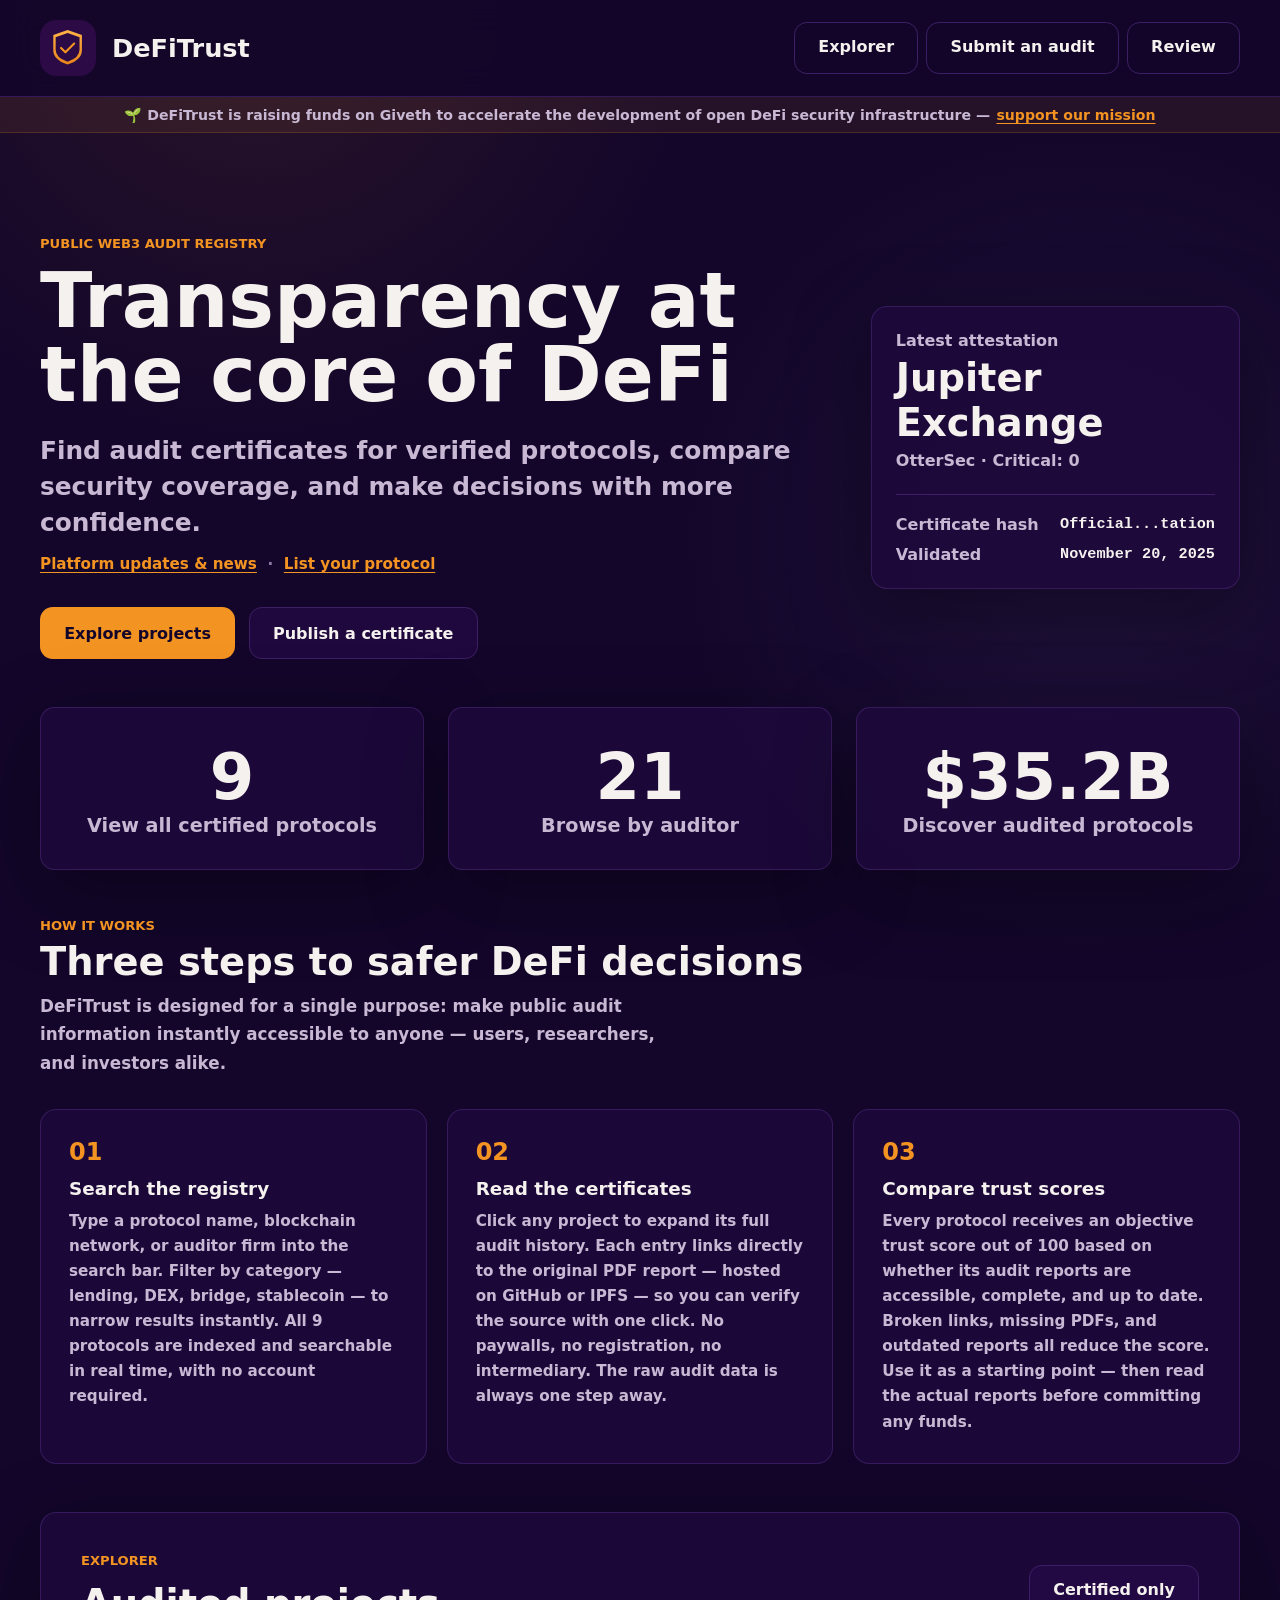
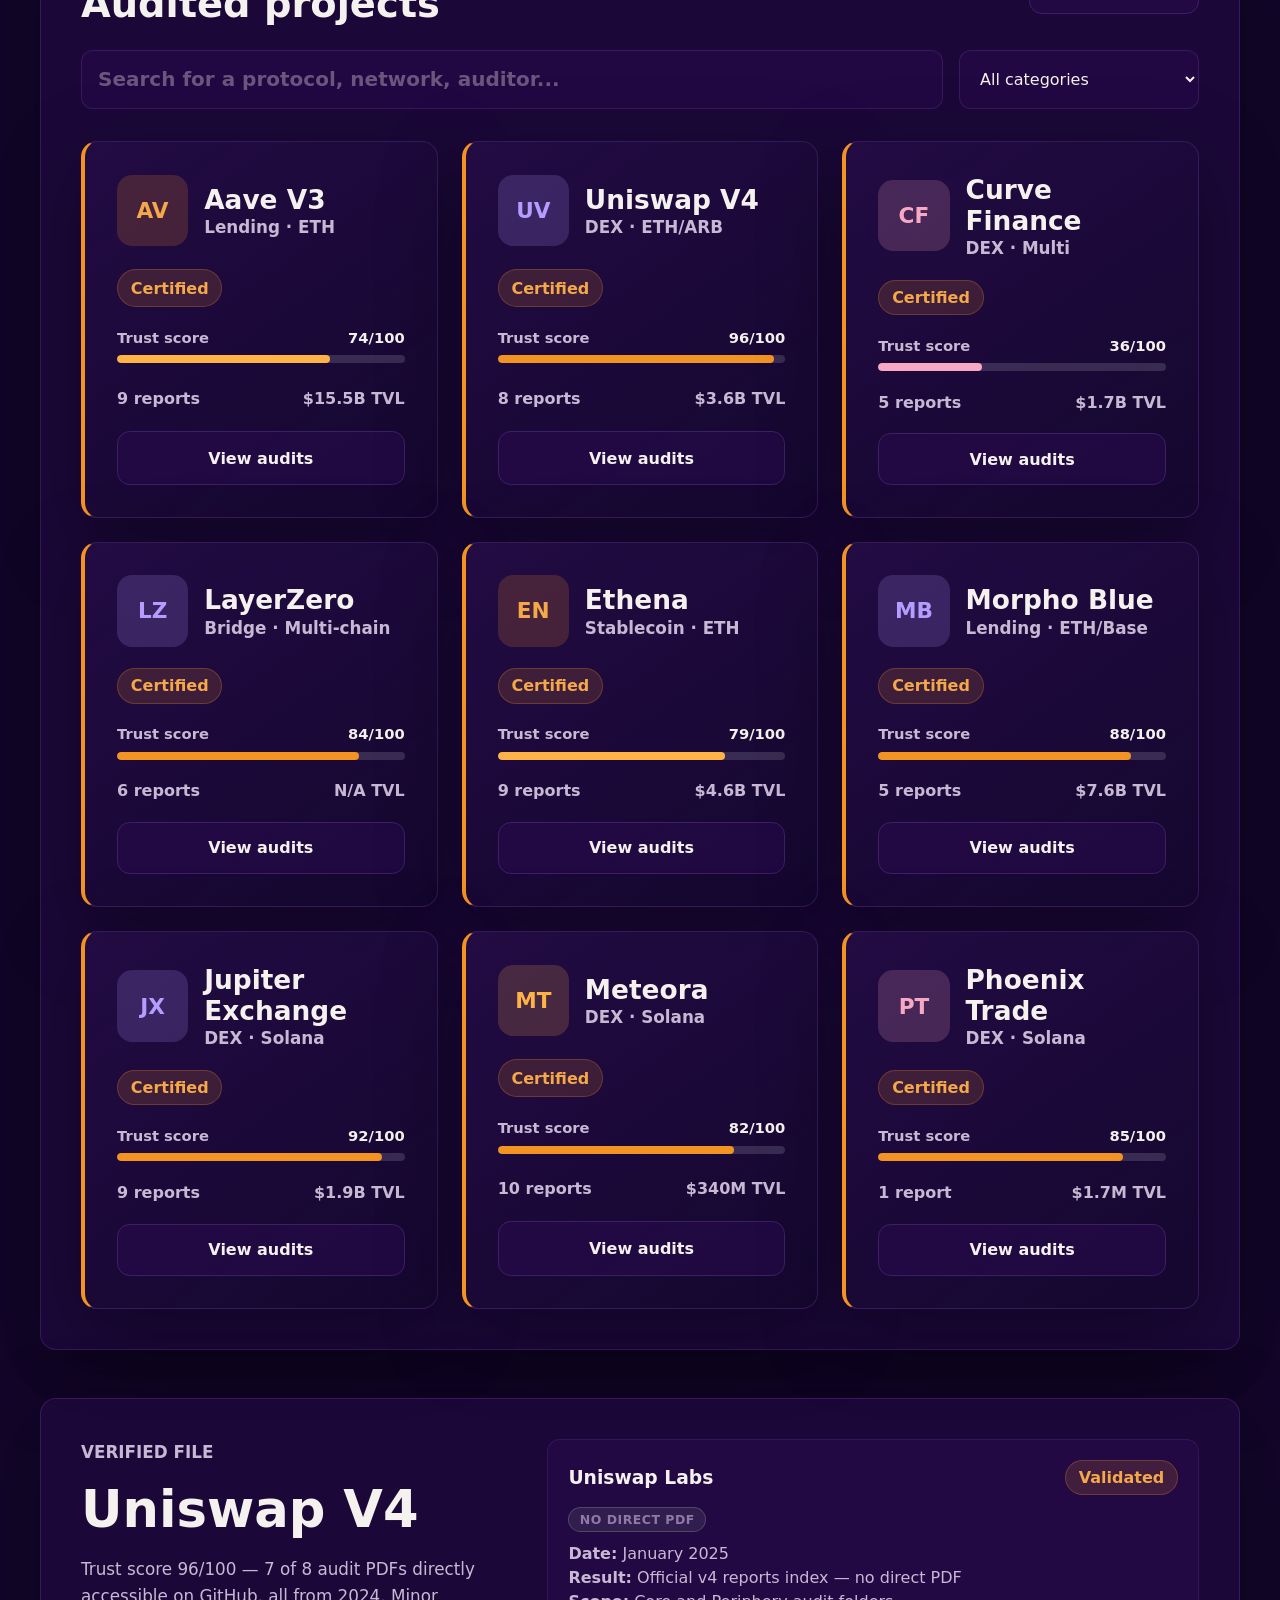
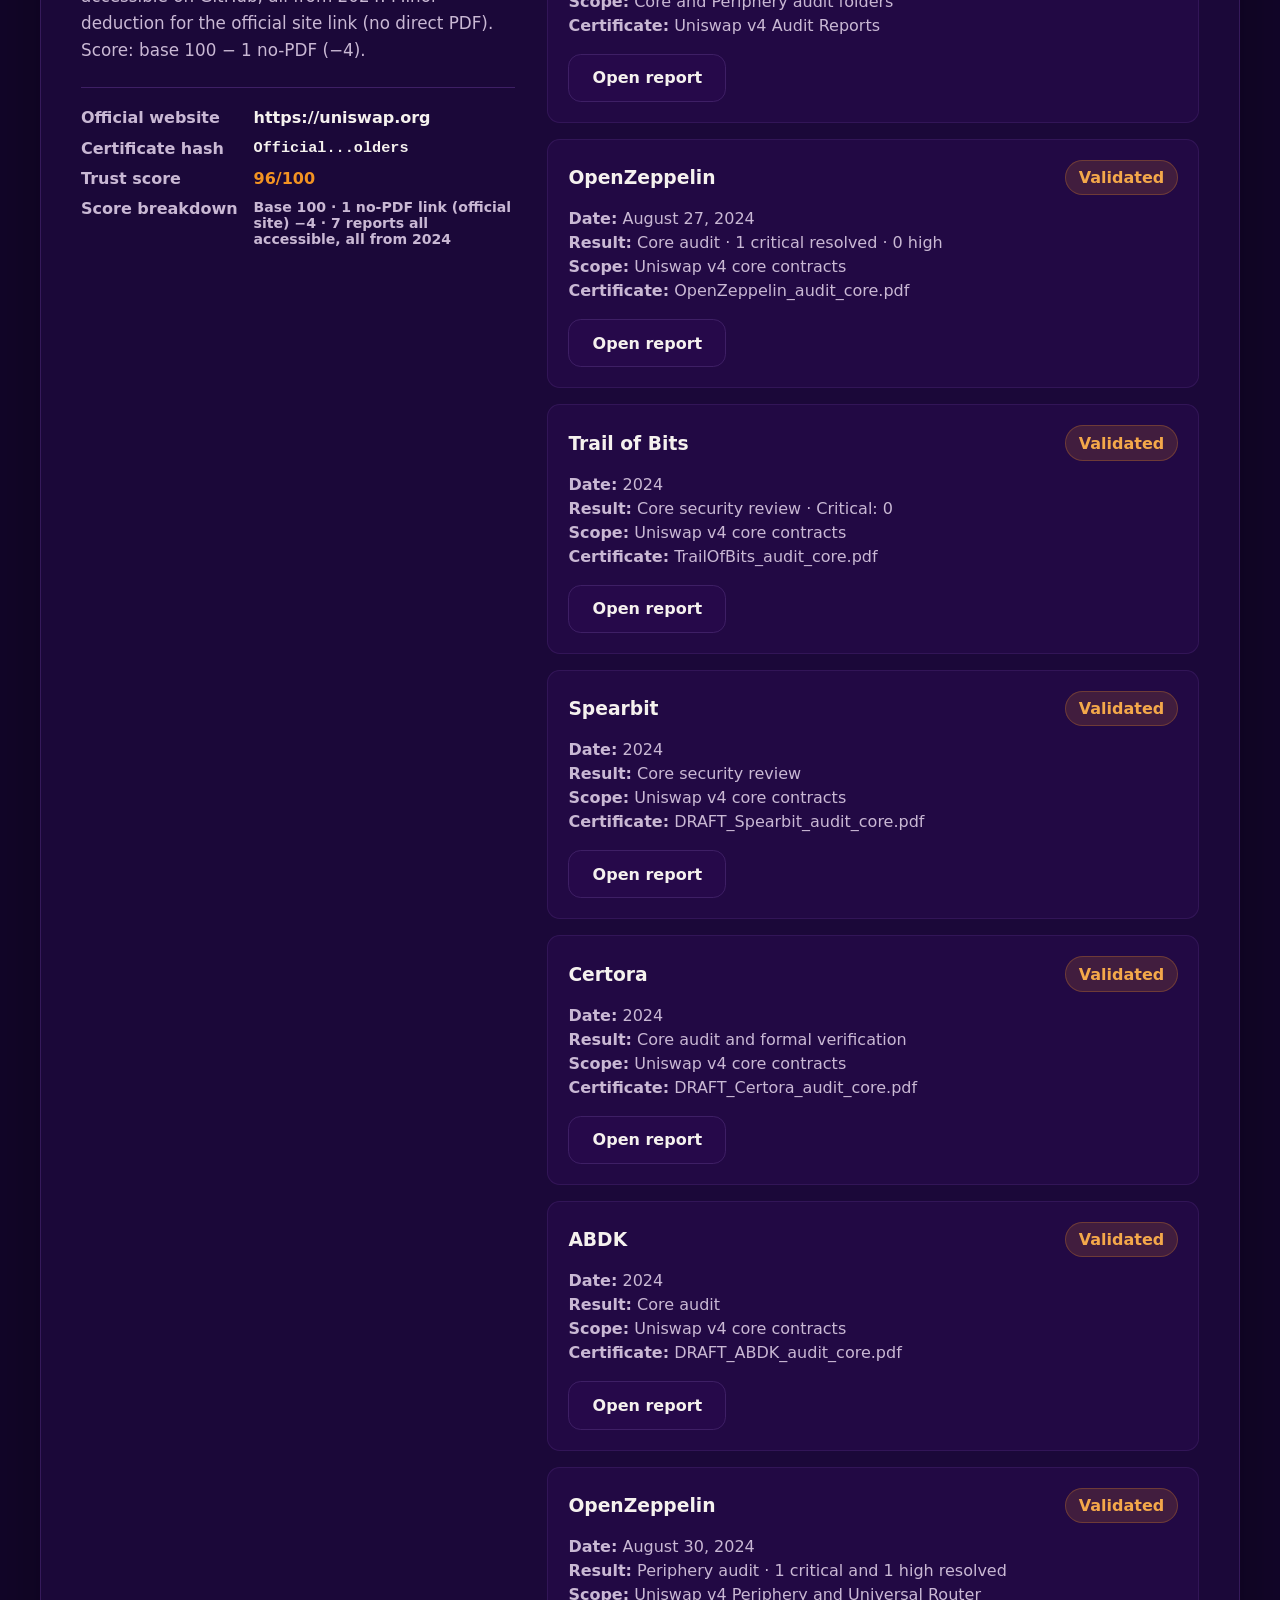
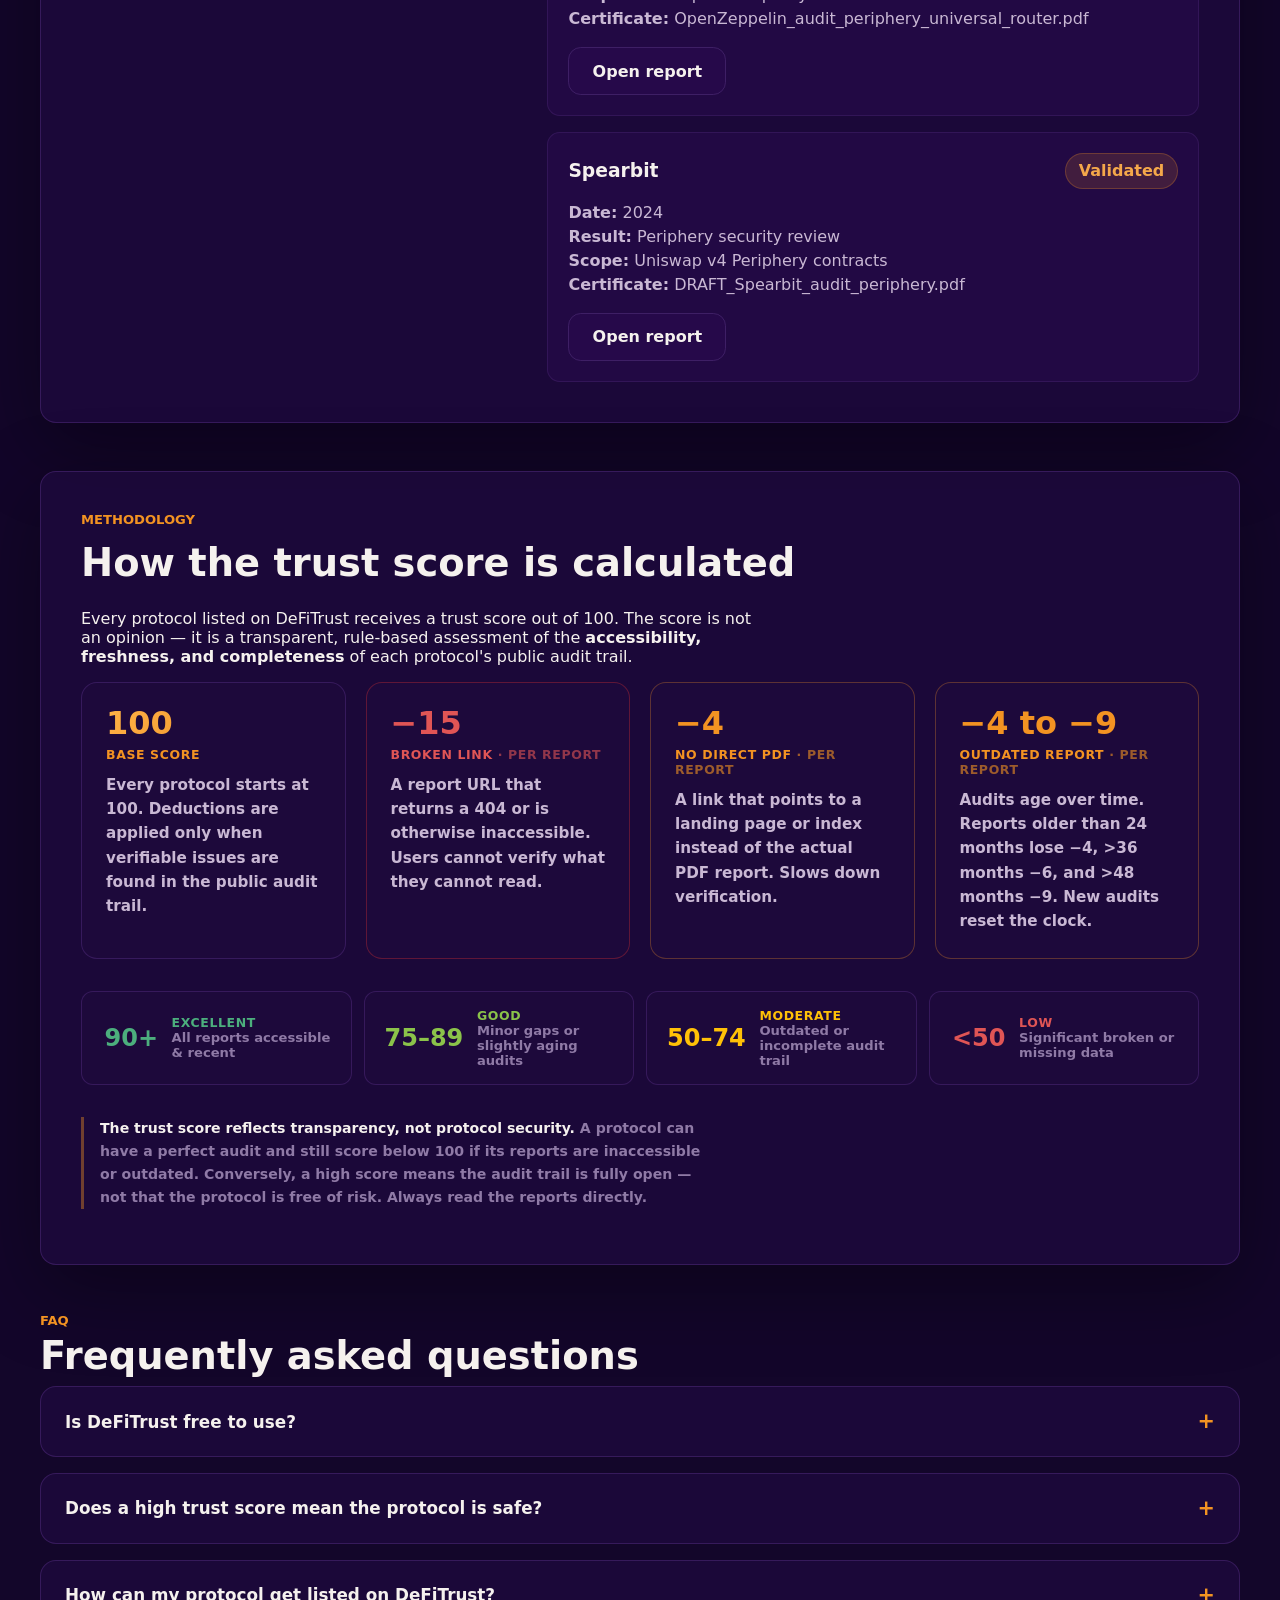
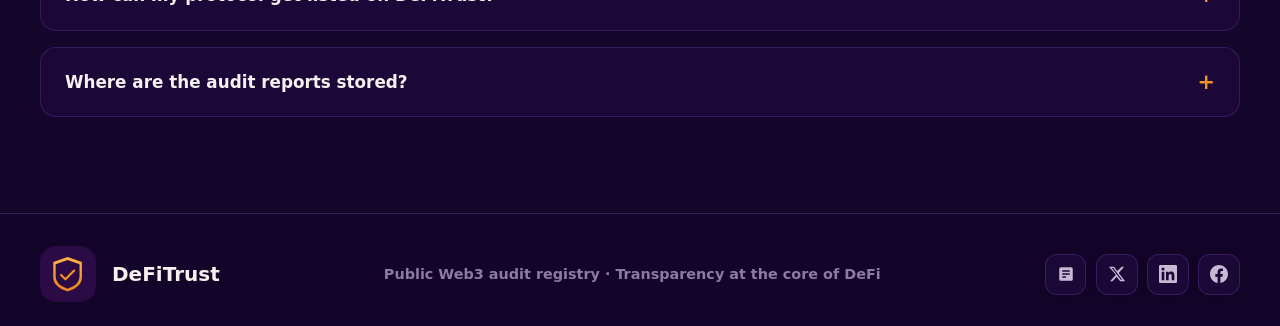
==== commit ca46e7f1: "Add official protocol logos and polish project cards - Add DeFiLlama icon CDN logos to all 9 protoco" ====
--- a/index.html
+++ b/index.html
@@ -69,6 +69,8 @@
     <!-- Performance hints -->
     <link rel="preconnect" href="https://api.llama.fi" />
     <link rel="dns-prefetch" href="https://api.llama.fi" />
+    <link rel="preconnect" href="https://icons.llamao.fi" />
+    <link rel="dns-prefetch" href="https://icons.llamao.fi" />
     <link rel="preconnect" href="https://www.googletagmanager.com" />
 
     <!-- Google tag (gtag.js) -->
@@ -386,7 +388,7 @@
       </section>
     </main>
 
-    <script src="/app.js?v=2" defer></script>
+    <script src="/app.js?v=3" defer></script>
     <noscript>
       <style>.project-grid,.review-board{display:none}</style>
       <section style="padding:2rem;text-align:center">
--- a/styles.css
+++ b/styles.css
@@ -387,6 +387,18 @@
   padding: 2rem;
   border-radius: 1rem;
   border-left: 4px solid var(--mint);
+  background: linear-gradient(145deg, rgba(35, 12, 68, 0.95) 0%, rgba(20, 7, 45, 0.85) 100%);
+  transition: transform 220ms ease, box-shadow 220ms ease, border-color 220ms ease;
+  cursor: default;
+}
+
+.project-card:hover {
+  transform: translateY(-4px);
+  box-shadow: 0 16px 48px rgba(0, 0, 0, 0.45), 0 0 0 1px rgba(243, 147, 34, 0.18);
+}
+
+.project-card:hover .avatar {
+  transform: scale(1.06);
 }
 
 .project-card[data-verified="false"] {
@@ -403,11 +415,13 @@
   flex: 0 0 auto;
   width: 4.45rem;
   height: 4.45rem;
-  border-radius: 0.85rem;
+  border-radius: 0.95rem;
   background: rgba(243, 147, 34, 0.18);
   color: #f4a84a;
   font-size: 1.35rem;
   font-weight: 900;
+  overflow: hidden;
+  transition: transform 200ms ease;
 }
 
 .avatar.blue {
@@ -423,6 +437,20 @@
 .avatar.amber {
   background: rgba(255, 179, 71, 0.18);
   color: #ffb347;
+}
+
+.avatar--logo {
+  background: rgba(255, 255, 255, 0.96);
+  padding: 0.55rem;
+  box-shadow: 0 2px 10px rgba(0, 0, 0, 0.25);
+}
+
+.avatar--logo img {
+  width: 100%;
+  height: 100%;
+  object-fit: contain;
+  border-radius: 0.45rem;
+  display: block;
 }
 
 .project-card h3 {
--- a/styles.css
+++ b/styles.css
@@ -387,6 +387,18 @@
   padding: 2rem;
   border-radius: 1rem;
   border-left: 4px solid var(--mint);
+  background: linear-gradient(145deg, rgba(35, 12, 68, 0.95) 0%, rgba(20, 7, 45, 0.85) 100%);
+  transition: transform 220ms ease, box-shadow 220ms ease, border-color 220ms ease;
+  cursor: default;
+}
+
+.project-card:hover {
+  transform: translateY(-4px);
+  box-shadow: 0 16px 48px rgba(0, 0, 0, 0.45), 0 0 0 1px rgba(243, 147, 34, 0.18);
+}
+
+.project-card:hover .avatar {
+  transform: scale(1.06);
 }
 
 .project-card[data-verified="false"] {
@@ -403,11 +415,13 @@
   flex: 0 0 auto;
   width: 4.45rem;
   height: 4.45rem;
-  border-radius: 0.85rem;
+  border-radius: 0.95rem;
   background: rgba(243, 147, 34, 0.18);
   color: #f4a84a;
   font-size: 1.35rem;
   font-weight: 900;
+  overflow: hidden;
+  transition: transform 200ms ease;
 }
 
 .avatar.blue {
@@ -423,6 +437,20 @@
 .avatar.amber {
   background: rgba(255, 179, 71, 0.18);
   color: #ffb347;
+}
+
+.avatar--logo {
+  background: rgba(255, 255, 255, 0.96);
+  padding: 0.55rem;
+  box-shadow: 0 2px 10px rgba(0, 0, 0, 0.25);
+}
+
+.avatar--logo img {
+  width: 100%;
+  height: 100%;
+  object-fit: contain;
+  border-radius: 0.45rem;
+  display: block;
 }
 
 .project-card h3 {
--- a/styles.css
+++ b/styles.css
@@ -387,6 +387,18 @@
   padding: 2rem;
   border-radius: 1rem;
   border-left: 4px solid var(--mint);
+  background: linear-gradient(145deg, rgba(35, 12, 68, 0.95) 0%, rgba(20, 7, 45, 0.85) 100%);
+  transition: transform 220ms ease, box-shadow 220ms ease, border-color 220ms ease;
+  cursor: default;
+}
+
+.project-card:hover {
+  transform: translateY(-4px);
+  box-shadow: 0 16px 48px rgba(0, 0, 0, 0.45), 0 0 0 1px rgba(243, 147, 34, 0.18);
+}
+
+.project-card:hover .avatar {
+  transform: scale(1.06);
 }
 
 .project-card[data-verified="false"] {
@@ -403,11 +415,13 @@
   flex: 0 0 auto;
   width: 4.45rem;
   height: 4.45rem;
-  border-radius: 0.85rem;
+  border-radius: 0.95rem;
   background: rgba(243, 147, 34, 0.18);
   color: #f4a84a;
   font-size: 1.35rem;
   font-weight: 900;
+  overflow: hidden;
+  transition: transform 200ms ease;
 }
 
 .avatar.blue {
@@ -423,6 +437,20 @@
 .avatar.amber {
   background: rgba(255, 179, 71, 0.18);
   color: #ffb347;
+}
+
+.avatar--logo {
+  background: rgba(255, 255, 255, 0.96);
+  padding: 0.55rem;
+  box-shadow: 0 2px 10px rgba(0, 0, 0, 0.25);
+}
+
+.avatar--logo img {
+  width: 100%;
+  height: 100%;
+  object-fit: contain;
+  border-radius: 0.45rem;
+  display: block;
 }
 
 .project-card h3 {
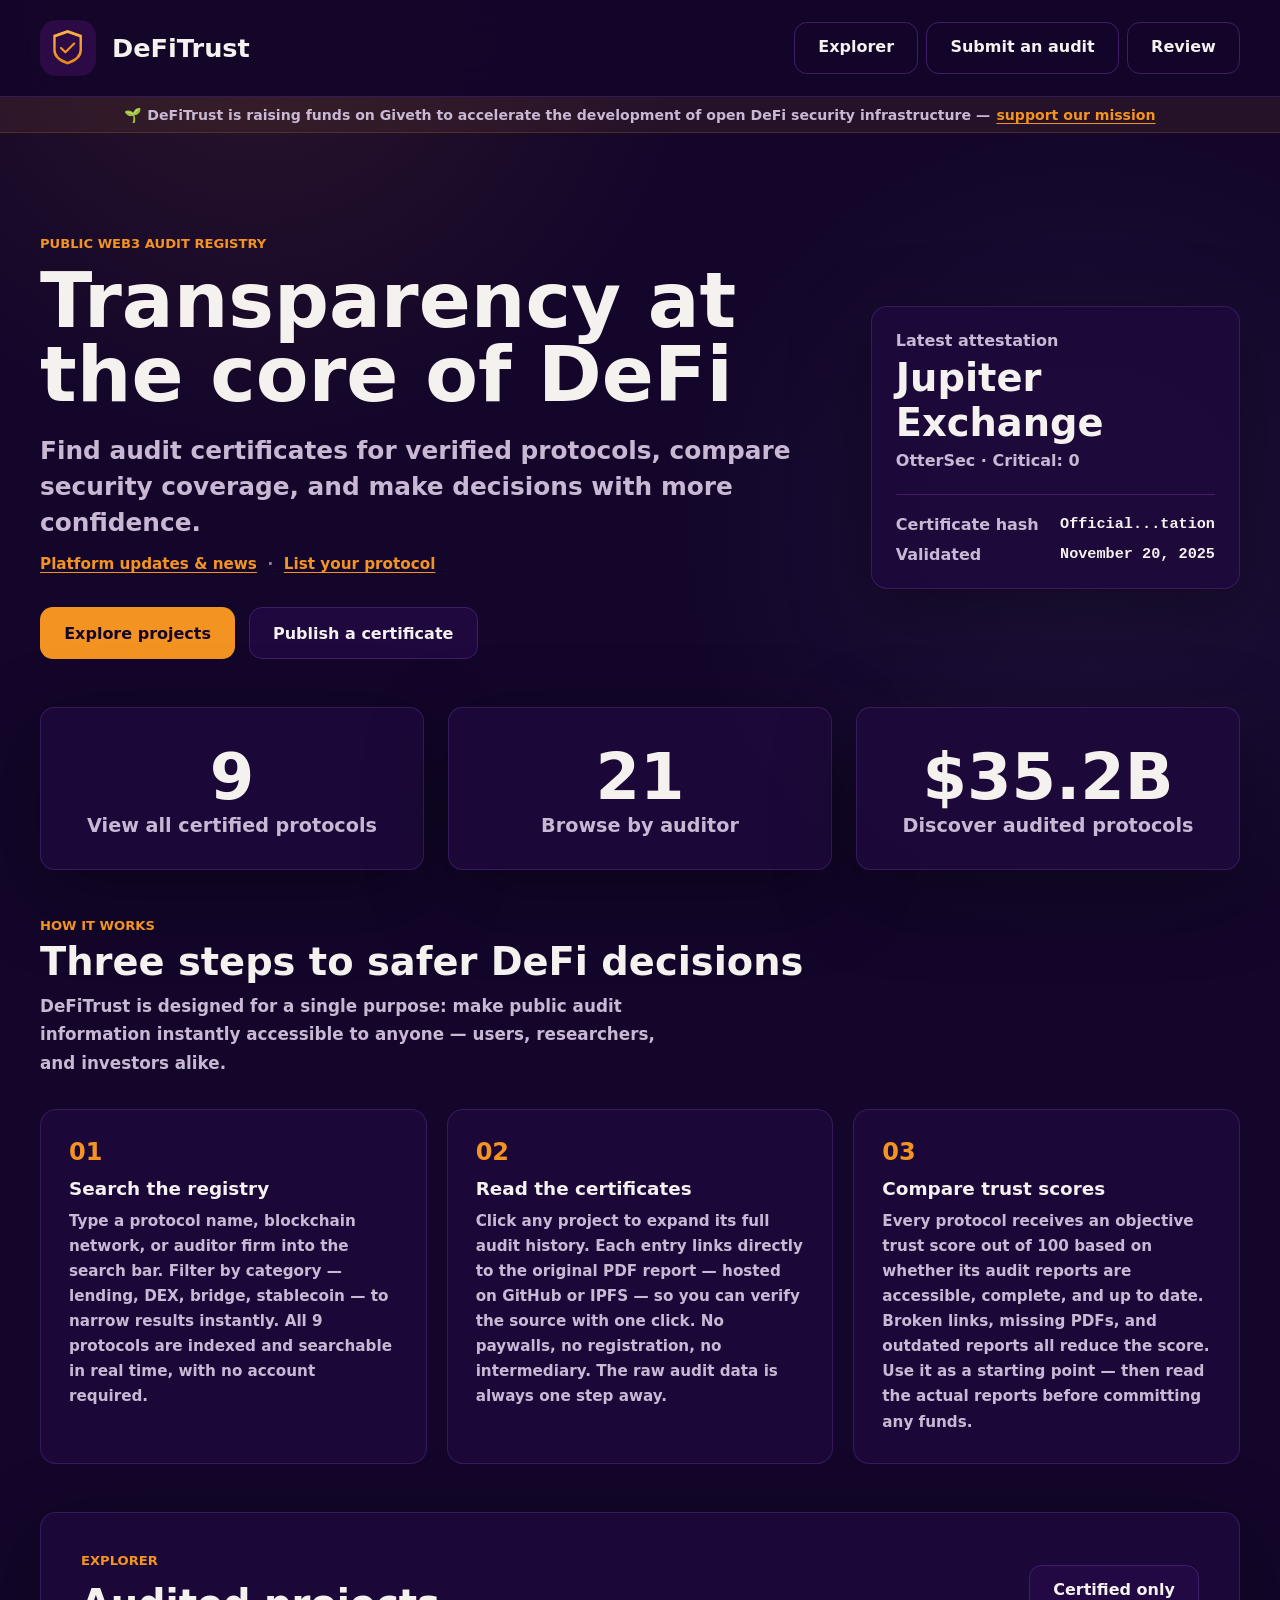
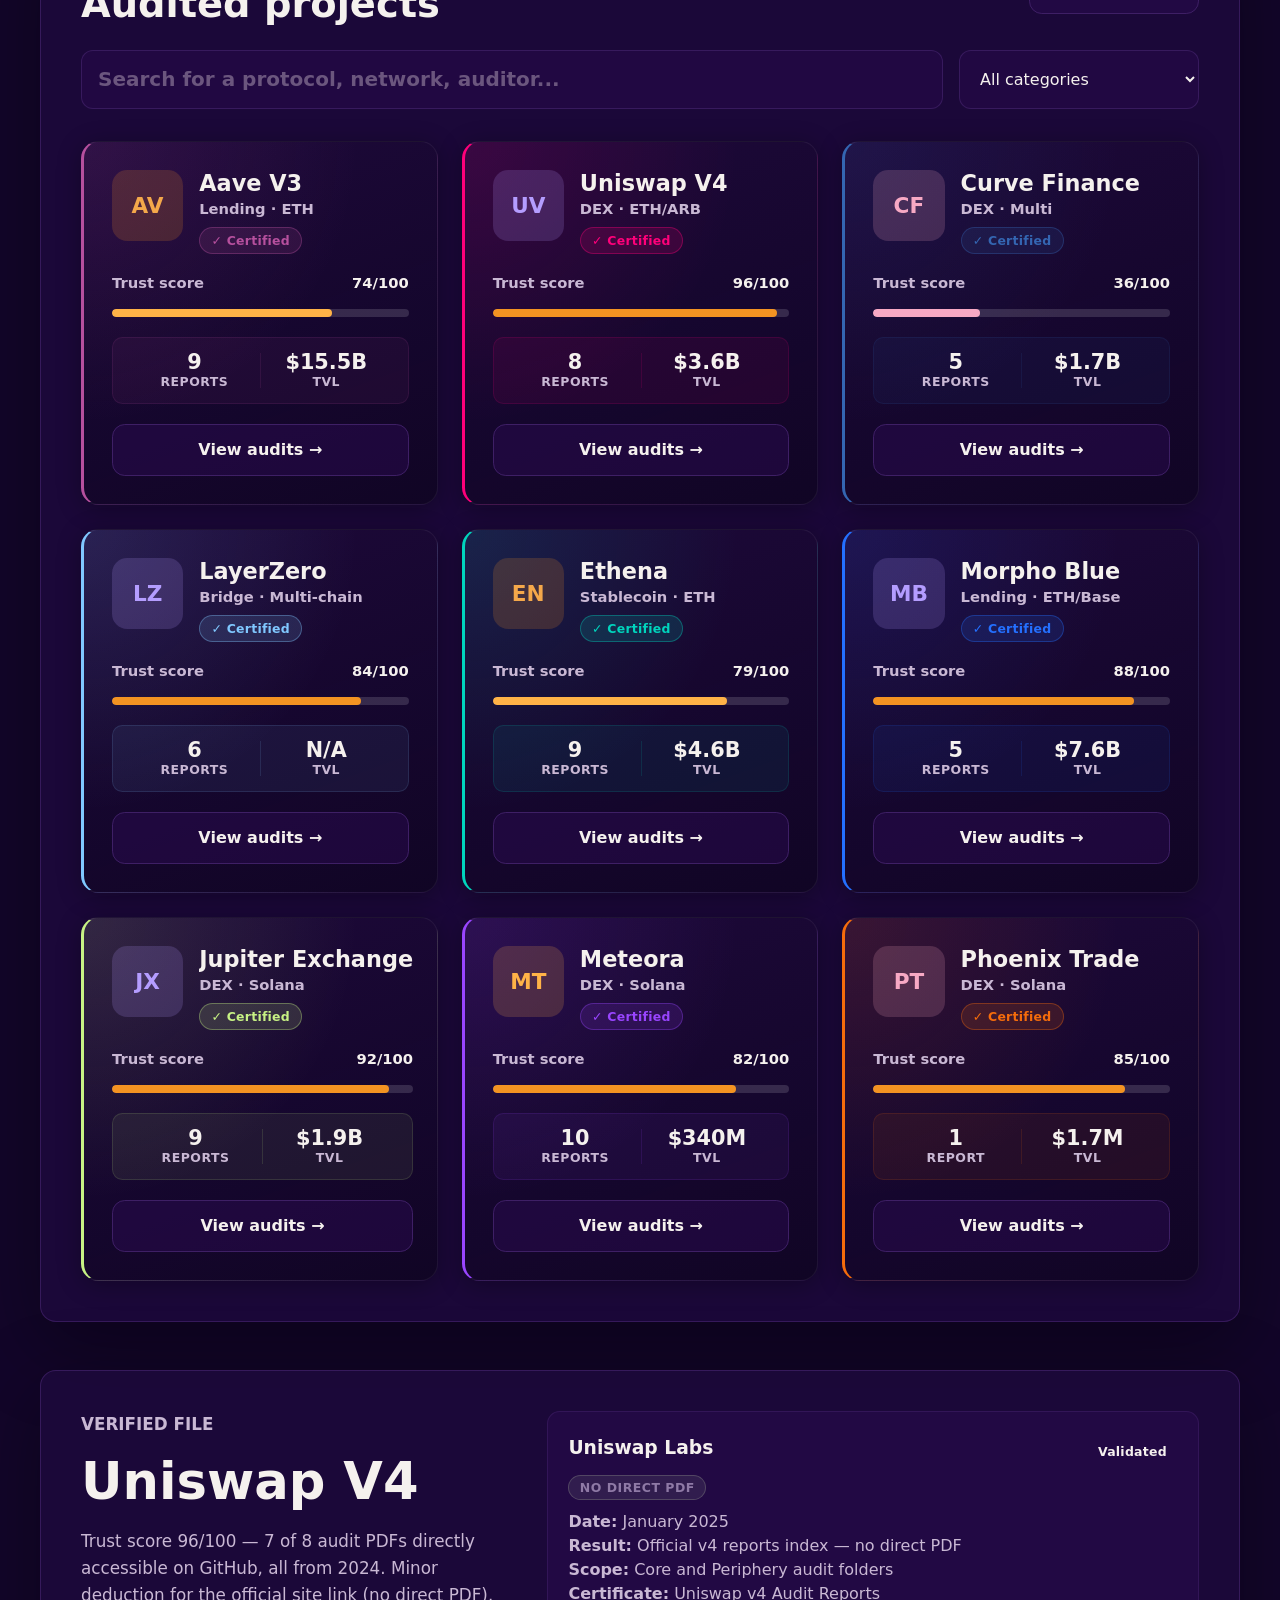
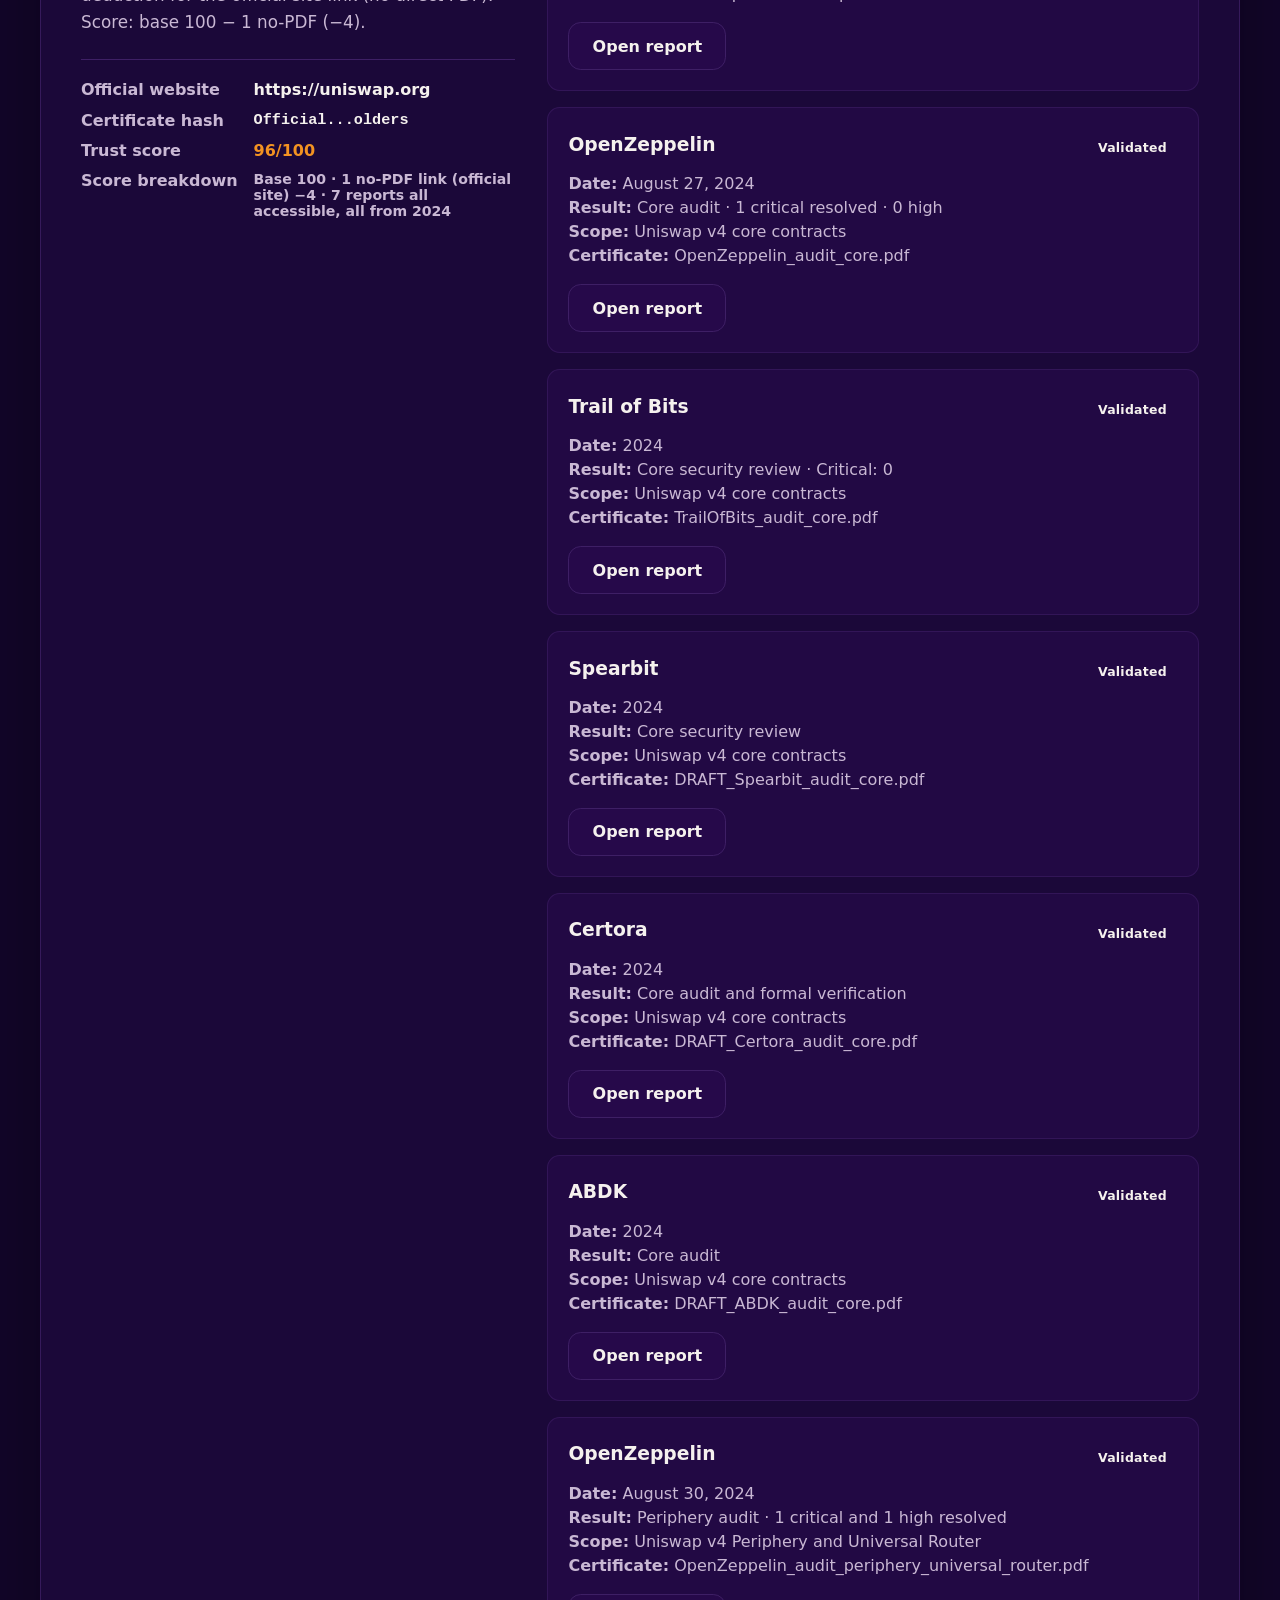
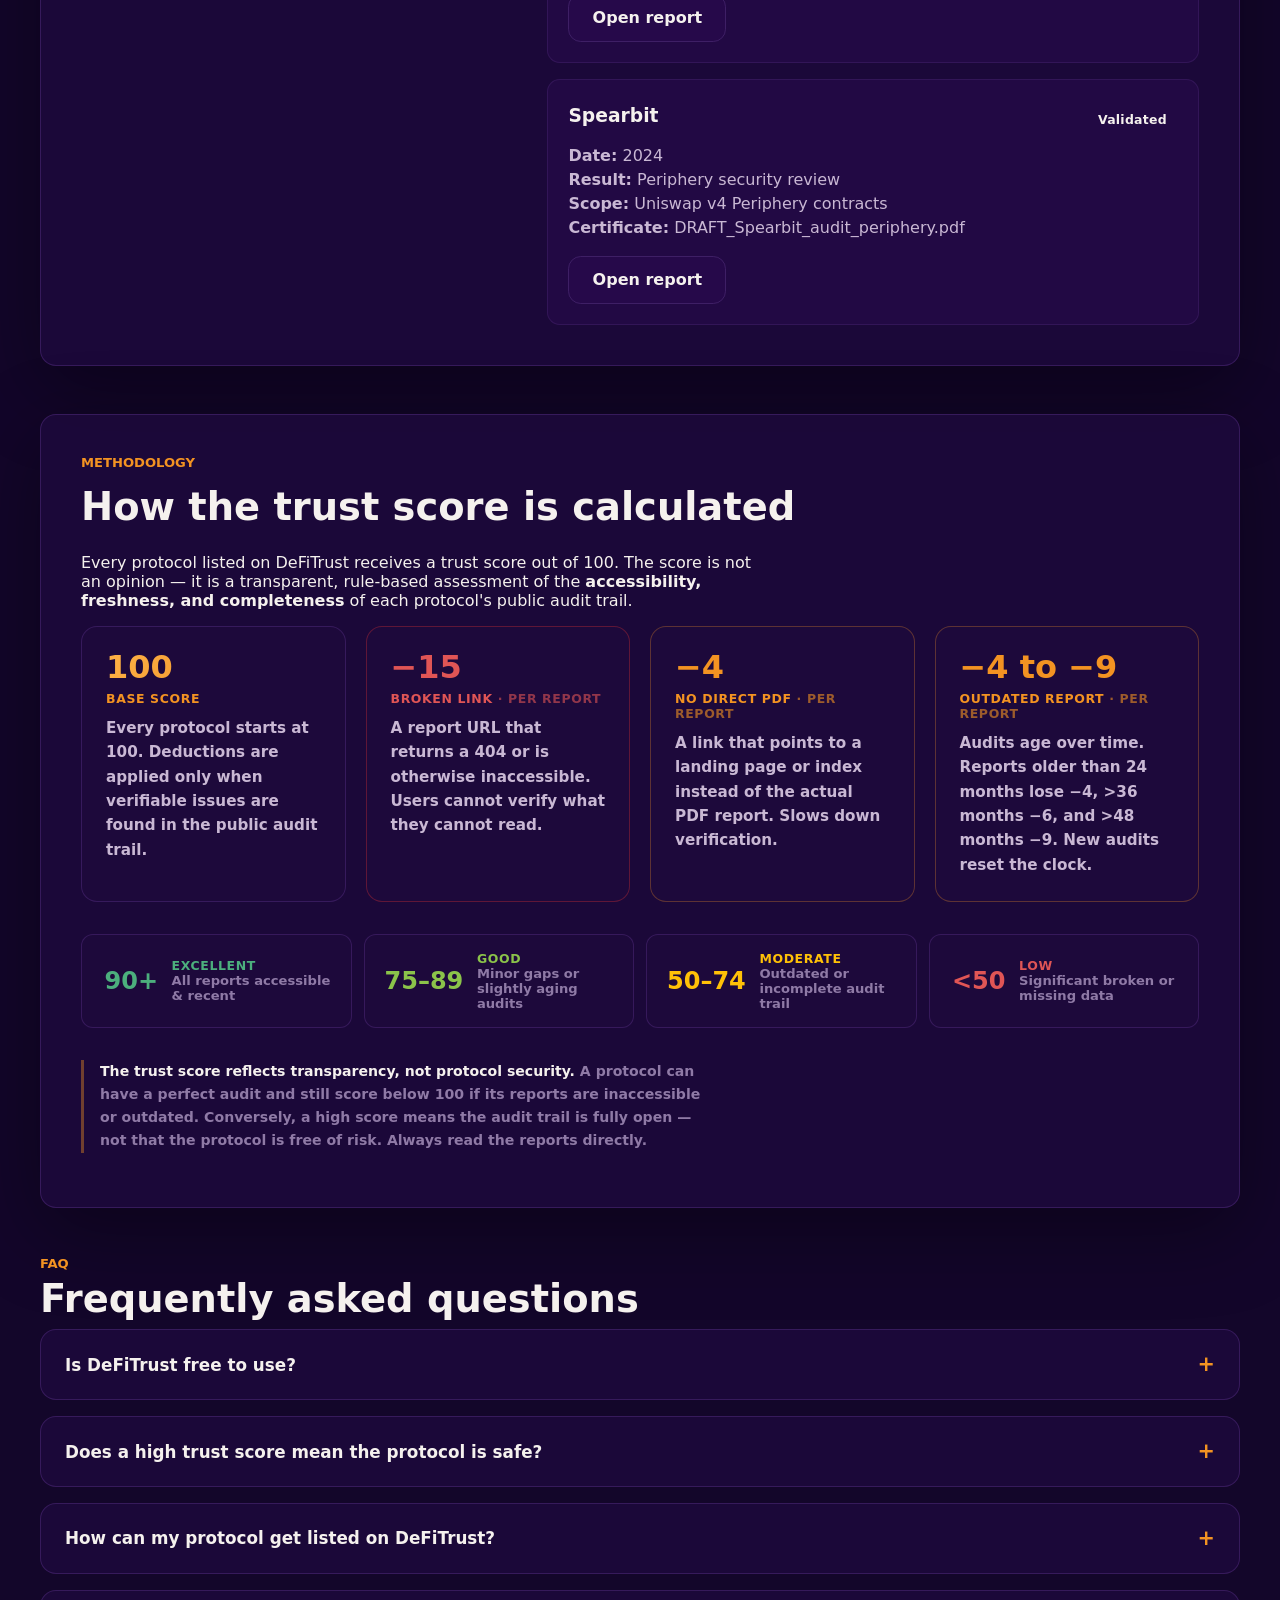
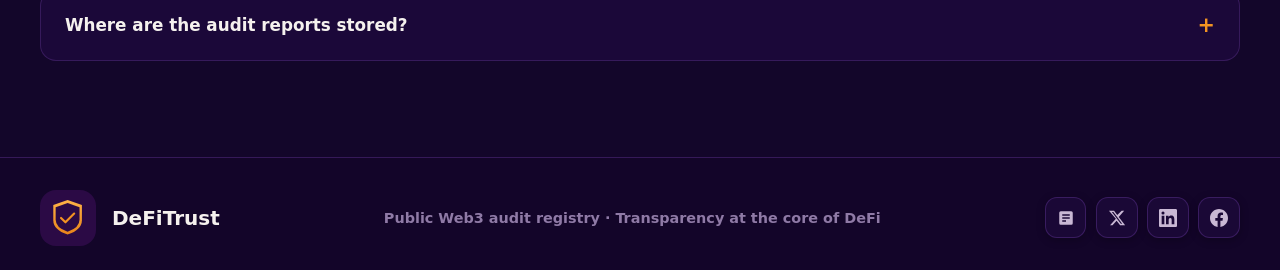
==== commit 36a70db2: "Redesign protocol cards: brand color gradients + reorganized layout - Each protocol card now has its" ====
--- a/index.html
+++ b/index.html
@@ -107,9 +107,9 @@
 
     <meta name="google-site-verification" content="4b0e4260d701ec38" />
     <!-- Non-blocking CSS load -->
-    <link rel="preload" href="/styles.css?v=4" as="style" />
-    <link rel="stylesheet" href="/styles.css?v=4" media="print" onload="this.onload=null;this.media='all'" />
-    <noscript><link rel="stylesheet" href="/styles.css?v=4" /></noscript>
+    <link rel="preload" href="/styles.css?v=5" as="style" />
+    <link rel="stylesheet" href="/styles.css?v=5" media="print" onload="this.onload=null;this.media='all'" />
+    <noscript><link rel="stylesheet" href="/styles.css?v=5" /></noscript>
   </head>
   <body>
     <header class="site-header">
--- a/styles.css
+++ b/styles.css
@@ -97,9 +97,6 @@
 .hero-actions,
 .section-heading,
 .toolbar,
-.project-meta,
-.status-pill,
-.project-footer,
 .audit-card-header,
 .score-line,
 .review-actions {
@@ -381,20 +378,26 @@
 }
 
 .project-card {
-  display: grid;
-  gap: 1.35rem;
-  min-height: 22rem;
-  padding: 2rem;
-  border-radius: 1rem;
-  border-left: 4px solid var(--mint);
-  background: linear-gradient(145deg, rgba(35, 12, 68, 0.95) 0%, rgba(20, 7, 45, 0.85) 100%);
-  transition: transform 220ms ease, box-shadow 220ms ease, border-color 220ms ease;
+  --accent: #f39322;
+  --accent-glow: rgba(243, 147, 34, 0.13);
+  --accent-faint: rgba(243, 147, 34, 0.07);
+  display: grid;
+  gap: 1.25rem;
+  padding: 1.75rem;
+  border-radius: 1.1rem;
+  border: 1px solid rgba(255, 255, 255, 0.06);
+  border-left: 3px solid var(--accent);
+  background:
+    radial-gradient(ellipse at 0% 0%, var(--accent-glow) 0%, transparent 55%),
+    linear-gradient(160deg, rgba(30, 9, 58, 0.98) 0%, rgba(16, 5, 36, 0.96) 100%);
+  box-shadow: 0 4px 24px rgba(0, 0, 0, 0.3);
+  transition: transform 220ms ease, box-shadow 220ms ease;
   cursor: default;
 }
 
 .project-card:hover {
-  transform: translateY(-4px);
-  box-shadow: 0 16px 48px rgba(0, 0, 0, 0.45), 0 0 0 1px rgba(243, 147, 34, 0.18);
+  transform: translateY(-5px);
+  box-shadow: 0 20px 56px rgba(0, 0, 0, 0.5), 0 0 0 1px var(--accent-glow);
 }
 
 .project-card:hover .avatar {
@@ -402,11 +405,84 @@
 }
 
 .project-card[data-verified="false"] {
-  border-left-color: var(--amber);
-}
-
-.project-meta {
+  --accent: #b49dff;
+  --accent-glow: rgba(180, 157, 255, 0.13);
+  --accent-faint: rgba(180, 157, 255, 0.07);
+}
+
+.card-header {
+  display: flex;
+  align-items: flex-start;
   gap: 1rem;
+}
+
+.card-header-text {
+  display: flex;
+  flex-direction: column;
+  gap: 0.2rem;
+  min-width: 0;
+}
+
+.card-header-text h3 {
+  margin: 0;
+  font-size: 1.4rem;
+  line-height: 1.2;
+  overflow: hidden;
+  text-overflow: ellipsis;
+  white-space: nowrap;
+}
+
+.card-header-text p {
+  margin: 0;
+  color: var(--muted);
+  font-size: 0.92rem;
+  font-weight: 750;
+}
+
+.card-score {
+  display: flex;
+  flex-direction: column;
+  gap: 0.55rem;
+}
+
+.card-stats {
+  display: flex;
+  align-items: center;
+  gap: 0;
+  padding: 0.85rem 1rem;
+  border-radius: 0.65rem;
+  background: var(--accent-faint);
+  border: 1px solid var(--accent-glow);
+}
+
+.card-stat {
+  display: flex;
+  flex-direction: column;
+  align-items: center;
+  flex: 1;
+  gap: 0.1rem;
+}
+
+.card-stat strong {
+  font-size: 1.3rem;
+  font-weight: 900;
+  color: var(--text);
+  line-height: 1;
+}
+
+.card-stat span {
+  font-size: 0.78rem;
+  font-weight: 800;
+  color: var(--muted);
+  text-transform: uppercase;
+  letter-spacing: 0.04em;
+}
+
+.card-stat-divider {
+  width: 1px;
+  height: 2.2rem;
+  background: var(--accent-glow);
+  flex-shrink: 0;
 }
 
 .avatar {
@@ -453,33 +529,23 @@
   display: block;
 }
 
-.project-card h3 {
-  margin: 0 0 0.15rem;
-  font-size: 1.65rem;
-}
-
-.project-card p {
-  margin: 0;
-  color: var(--muted);
-  font-size: 1.05rem;
-  font-weight: 750;
-}
-
 .status-pill {
+  display: inline-flex;
+  align-items: center;
   width: max-content;
-  gap: 0.45rem;
-  padding: 0.45rem 0.8rem;
+  margin-top: 0.45rem;
+  padding: 0.3rem 0.7rem;
   border-radius: 999px;
-  background: rgba(243, 147, 34, 0.15);
-  color: #f4a84a;
+  background: color-mix(in srgb, var(--accent) 14%, transparent);
+  color: var(--accent);
+  font-size: 0.78rem;
   font-weight: 900;
-  border: 1px solid rgba(243, 147, 34, 0.25);
+  letter-spacing: 0.02em;
+  border: 1px solid color-mix(in srgb, var(--accent) 35%, transparent);
 }
 
 .status-pill.pending {
-  background: rgba(180, 157, 255, 0.12);
-  color: #b49dff;
-  border-color: rgba(180, 157, 255, 0.25);
+  --accent: #b49dff;
 }
 
 .risk-bar {
@@ -509,14 +575,16 @@
   color: var(--text);
 }
 
-.project-footer {
-  justify-content: space-between;
-  color: var(--muted);
-  font-weight: 850;
-}
 
 .view-audits {
   width: 100%;
+  transition: border-color 180ms ease, color 180ms ease, background 180ms ease;
+}
+
+.view-audits:hover {
+  border-color: var(--accent) !important;
+  color: var(--accent) !important;
+  background: color-mix(in srgb, var(--accent) 10%, transparent) !important;
 }
 
 .audit-detail {
--- a/styles.css
+++ b/styles.css
@@ -97,9 +97,6 @@
 .hero-actions,
 .section-heading,
 .toolbar,
-.project-meta,
-.status-pill,
-.project-footer,
 .audit-card-header,
 .score-line,
 .review-actions {
@@ -381,20 +378,26 @@
 }
 
 .project-card {
-  display: grid;
-  gap: 1.35rem;
-  min-height: 22rem;
-  padding: 2rem;
-  border-radius: 1rem;
-  border-left: 4px solid var(--mint);
-  background: linear-gradient(145deg, rgba(35, 12, 68, 0.95) 0%, rgba(20, 7, 45, 0.85) 100%);
-  transition: transform 220ms ease, box-shadow 220ms ease, border-color 220ms ease;
+  --accent: #f39322;
+  --accent-glow: rgba(243, 147, 34, 0.13);
+  --accent-faint: rgba(243, 147, 34, 0.07);
+  display: grid;
+  gap: 1.25rem;
+  padding: 1.75rem;
+  border-radius: 1.1rem;
+  border: 1px solid rgba(255, 255, 255, 0.06);
+  border-left: 3px solid var(--accent);
+  background:
+    radial-gradient(ellipse at 0% 0%, var(--accent-glow) 0%, transparent 55%),
+    linear-gradient(160deg, rgba(30, 9, 58, 0.98) 0%, rgba(16, 5, 36, 0.96) 100%);
+  box-shadow: 0 4px 24px rgba(0, 0, 0, 0.3);
+  transition: transform 220ms ease, box-shadow 220ms ease;
   cursor: default;
 }
 
 .project-card:hover {
-  transform: translateY(-4px);
-  box-shadow: 0 16px 48px rgba(0, 0, 0, 0.45), 0 0 0 1px rgba(243, 147, 34, 0.18);
+  transform: translateY(-5px);
+  box-shadow: 0 20px 56px rgba(0, 0, 0, 0.5), 0 0 0 1px var(--accent-glow);
 }
 
 .project-card:hover .avatar {
@@ -402,11 +405,84 @@
 }
 
 .project-card[data-verified="false"] {
-  border-left-color: var(--amber);
-}
-
-.project-meta {
+  --accent: #b49dff;
+  --accent-glow: rgba(180, 157, 255, 0.13);
+  --accent-faint: rgba(180, 157, 255, 0.07);
+}
+
+.card-header {
+  display: flex;
+  align-items: flex-start;
   gap: 1rem;
+}
+
+.card-header-text {
+  display: flex;
+  flex-direction: column;
+  gap: 0.2rem;
+  min-width: 0;
+}
+
+.card-header-text h3 {
+  margin: 0;
+  font-size: 1.4rem;
+  line-height: 1.2;
+  overflow: hidden;
+  text-overflow: ellipsis;
+  white-space: nowrap;
+}
+
+.card-header-text p {
+  margin: 0;
+  color: var(--muted);
+  font-size: 0.92rem;
+  font-weight: 750;
+}
+
+.card-score {
+  display: flex;
+  flex-direction: column;
+  gap: 0.55rem;
+}
+
+.card-stats {
+  display: flex;
+  align-items: center;
+  gap: 0;
+  padding: 0.85rem 1rem;
+  border-radius: 0.65rem;
+  background: var(--accent-faint);
+  border: 1px solid var(--accent-glow);
+}
+
+.card-stat {
+  display: flex;
+  flex-direction: column;
+  align-items: center;
+  flex: 1;
+  gap: 0.1rem;
+}
+
+.card-stat strong {
+  font-size: 1.3rem;
+  font-weight: 900;
+  color: var(--text);
+  line-height: 1;
+}
+
+.card-stat span {
+  font-size: 0.78rem;
+  font-weight: 800;
+  color: var(--muted);
+  text-transform: uppercase;
+  letter-spacing: 0.04em;
+}
+
+.card-stat-divider {
+  width: 1px;
+  height: 2.2rem;
+  background: var(--accent-glow);
+  flex-shrink: 0;
 }
 
 .avatar {
@@ -453,33 +529,23 @@
   display: block;
 }
 
-.project-card h3 {
-  margin: 0 0 0.15rem;
-  font-size: 1.65rem;
-}
-
-.project-card p {
-  margin: 0;
-  color: var(--muted);
-  font-size: 1.05rem;
-  font-weight: 750;
-}
-
 .status-pill {
+  display: inline-flex;
+  align-items: center;
   width: max-content;
-  gap: 0.45rem;
-  padding: 0.45rem 0.8rem;
+  margin-top: 0.45rem;
+  padding: 0.3rem 0.7rem;
   border-radius: 999px;
-  background: rgba(243, 147, 34, 0.15);
-  color: #f4a84a;
+  background: color-mix(in srgb, var(--accent) 14%, transparent);
+  color: var(--accent);
+  font-size: 0.78rem;
   font-weight: 900;
-  border: 1px solid rgba(243, 147, 34, 0.25);
+  letter-spacing: 0.02em;
+  border: 1px solid color-mix(in srgb, var(--accent) 35%, transparent);
 }
 
 .status-pill.pending {
-  background: rgba(180, 157, 255, 0.12);
-  color: #b49dff;
-  border-color: rgba(180, 157, 255, 0.25);
+  --accent: #b49dff;
 }
 
 .risk-bar {
@@ -509,14 +575,16 @@
   color: var(--text);
 }
 
-.project-footer {
-  justify-content: space-between;
-  color: var(--muted);
-  font-weight: 850;
-}
 
 .view-audits {
   width: 100%;
+  transition: border-color 180ms ease, color 180ms ease, background 180ms ease;
+}
+
+.view-audits:hover {
+  border-color: var(--accent) !important;
+  color: var(--accent) !important;
+  background: color-mix(in srgb, var(--accent) 10%, transparent) !important;
 }
 
 .audit-detail {
--- a/styles.css
+++ b/styles.css
@@ -97,9 +97,6 @@
 .hero-actions,
 .section-heading,
 .toolbar,
-.project-meta,
-.status-pill,
-.project-footer,
 .audit-card-header,
 .score-line,
 .review-actions {
@@ -381,20 +378,26 @@
 }
 
 .project-card {
-  display: grid;
-  gap: 1.35rem;
-  min-height: 22rem;
-  padding: 2rem;
-  border-radius: 1rem;
-  border-left: 4px solid var(--mint);
-  background: linear-gradient(145deg, rgba(35, 12, 68, 0.95) 0%, rgba(20, 7, 45, 0.85) 100%);
-  transition: transform 220ms ease, box-shadow 220ms ease, border-color 220ms ease;
+  --accent: #f39322;
+  --accent-glow: rgba(243, 147, 34, 0.13);
+  --accent-faint: rgba(243, 147, 34, 0.07);
+  display: grid;
+  gap: 1.25rem;
+  padding: 1.75rem;
+  border-radius: 1.1rem;
+  border: 1px solid rgba(255, 255, 255, 0.06);
+  border-left: 3px solid var(--accent);
+  background:
+    radial-gradient(ellipse at 0% 0%, var(--accent-glow) 0%, transparent 55%),
+    linear-gradient(160deg, rgba(30, 9, 58, 0.98) 0%, rgba(16, 5, 36, 0.96) 100%);
+  box-shadow: 0 4px 24px rgba(0, 0, 0, 0.3);
+  transition: transform 220ms ease, box-shadow 220ms ease;
   cursor: default;
 }
 
 .project-card:hover {
-  transform: translateY(-4px);
-  box-shadow: 0 16px 48px rgba(0, 0, 0, 0.45), 0 0 0 1px rgba(243, 147, 34, 0.18);
+  transform: translateY(-5px);
+  box-shadow: 0 20px 56px rgba(0, 0, 0, 0.5), 0 0 0 1px var(--accent-glow);
 }
 
 .project-card:hover .avatar {
@@ -402,11 +405,84 @@
 }
 
 .project-card[data-verified="false"] {
-  border-left-color: var(--amber);
-}
-
-.project-meta {
+  --accent: #b49dff;
+  --accent-glow: rgba(180, 157, 255, 0.13);
+  --accent-faint: rgba(180, 157, 255, 0.07);
+}
+
+.card-header {
+  display: flex;
+  align-items: flex-start;
   gap: 1rem;
+}
+
+.card-header-text {
+  display: flex;
+  flex-direction: column;
+  gap: 0.2rem;
+  min-width: 0;
+}
+
+.card-header-text h3 {
+  margin: 0;
+  font-size: 1.4rem;
+  line-height: 1.2;
+  overflow: hidden;
+  text-overflow: ellipsis;
+  white-space: nowrap;
+}
+
+.card-header-text p {
+  margin: 0;
+  color: var(--muted);
+  font-size: 0.92rem;
+  font-weight: 750;
+}
+
+.card-score {
+  display: flex;
+  flex-direction: column;
+  gap: 0.55rem;
+}
+
+.card-stats {
+  display: flex;
+  align-items: center;
+  gap: 0;
+  padding: 0.85rem 1rem;
+  border-radius: 0.65rem;
+  background: var(--accent-faint);
+  border: 1px solid var(--accent-glow);
+}
+
+.card-stat {
+  display: flex;
+  flex-direction: column;
+  align-items: center;
+  flex: 1;
+  gap: 0.1rem;
+}
+
+.card-stat strong {
+  font-size: 1.3rem;
+  font-weight: 900;
+  color: var(--text);
+  line-height: 1;
+}
+
+.card-stat span {
+  font-size: 0.78rem;
+  font-weight: 800;
+  color: var(--muted);
+  text-transform: uppercase;
+  letter-spacing: 0.04em;
+}
+
+.card-stat-divider {
+  width: 1px;
+  height: 2.2rem;
+  background: var(--accent-glow);
+  flex-shrink: 0;
 }
 
 .avatar {
@@ -453,33 +529,23 @@
   display: block;
 }
 
-.project-card h3 {
-  margin: 0 0 0.15rem;
-  font-size: 1.65rem;
-}
-
-.project-card p {
-  margin: 0;
-  color: var(--muted);
-  font-size: 1.05rem;
-  font-weight: 750;
-}
-
 .status-pill {
+  display: inline-flex;
+  align-items: center;
   width: max-content;
-  gap: 0.45rem;
-  padding: 0.45rem 0.8rem;
+  margin-top: 0.45rem;
+  padding: 0.3rem 0.7rem;
   border-radius: 999px;
-  background: rgba(243, 147, 34, 0.15);
-  color: #f4a84a;
+  background: color-mix(in srgb, var(--accent) 14%, transparent);
+  color: var(--accent);
+  font-size: 0.78rem;
   font-weight: 900;
-  border: 1px solid rgba(243, 147, 34, 0.25);
+  letter-spacing: 0.02em;
+  border: 1px solid color-mix(in srgb, var(--accent) 35%, transparent);
 }
 
 .status-pill.pending {
-  background: rgba(180, 157, 255, 0.12);
-  color: #b49dff;
-  border-color: rgba(180, 157, 255, 0.25);
+  --accent: #b49dff;
 }
 
 .risk-bar {
@@ -509,14 +575,16 @@
   color: var(--text);
 }
 
-.project-footer {
-  justify-content: space-between;
-  color: var(--muted);
-  font-weight: 850;
-}
 
 .view-audits {
   width: 100%;
+  transition: border-color 180ms ease, color 180ms ease, background 180ms ease;
+}
+
+.view-audits:hover {
+  border-color: var(--accent) !important;
+  color: var(--accent) !important;
+  background: color-mix(in srgb, var(--accent) 10%, transparent) !important;
 }
 
 .audit-detail {
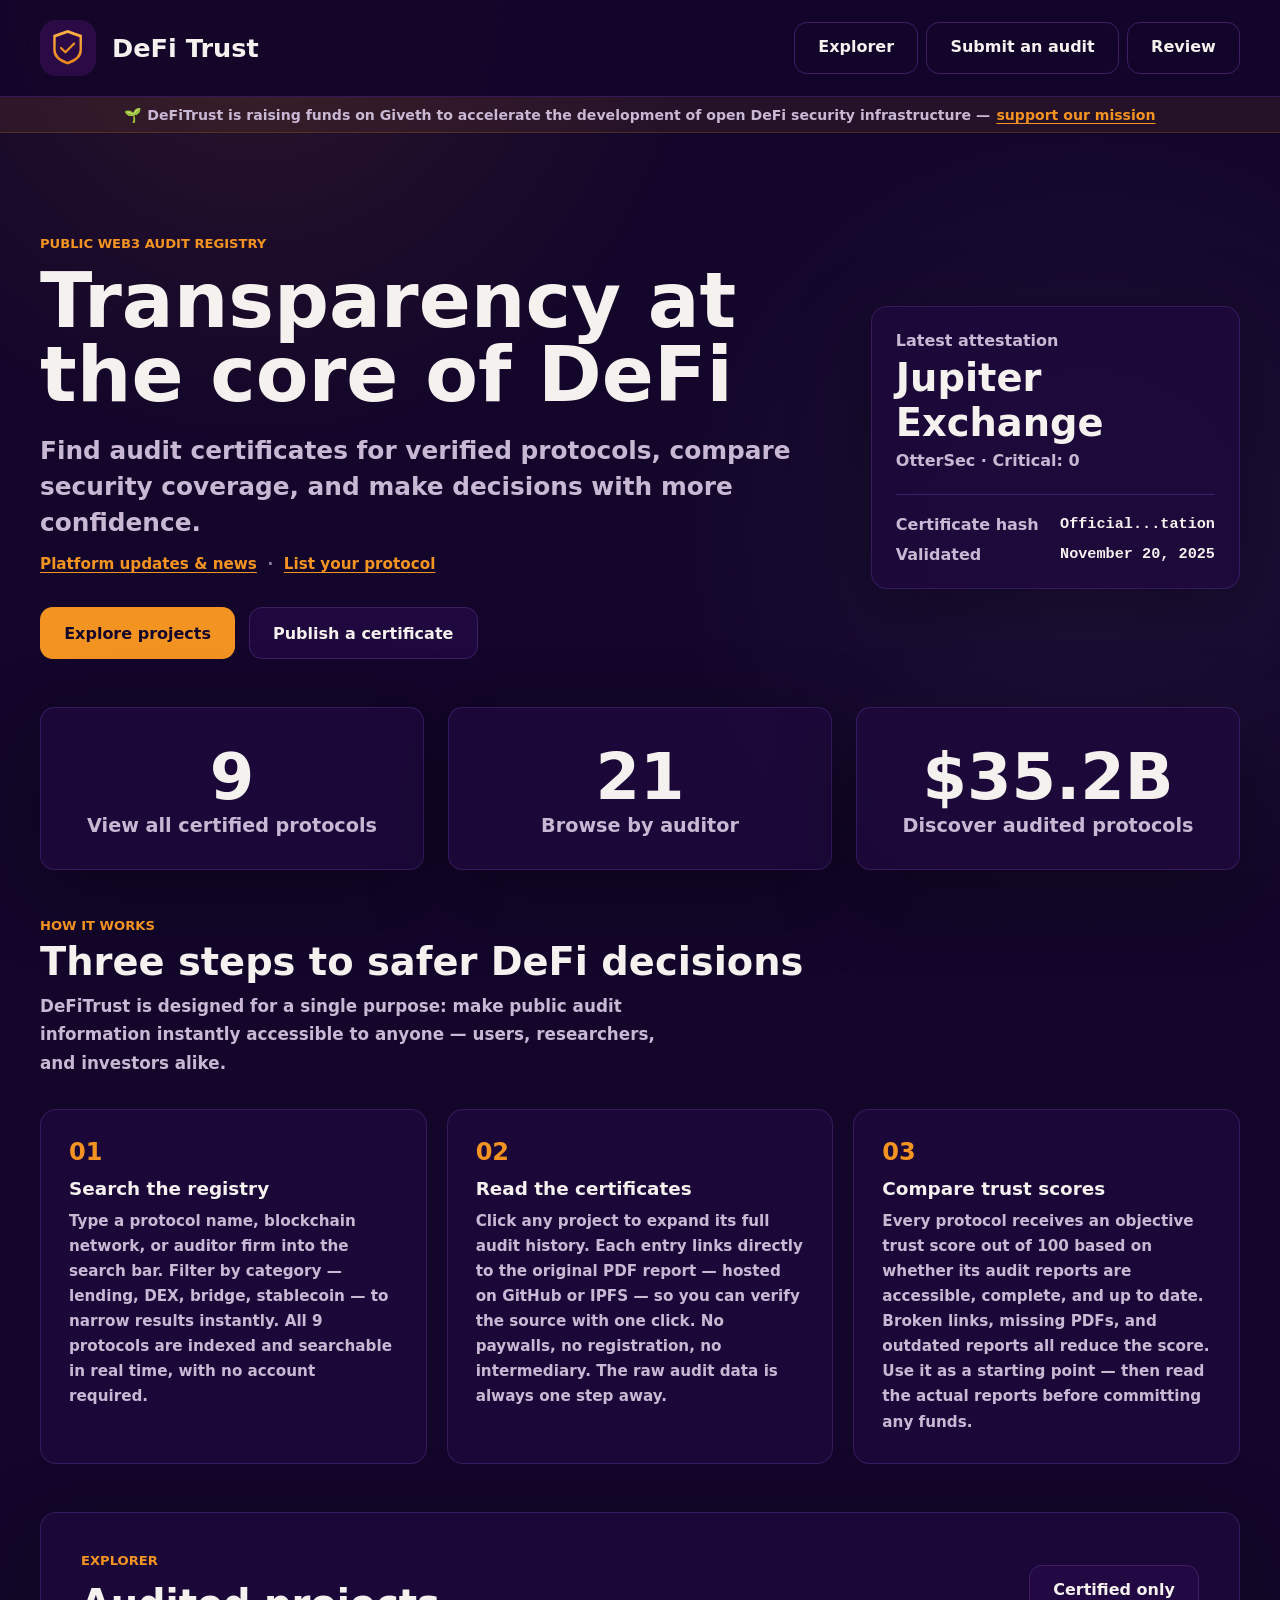
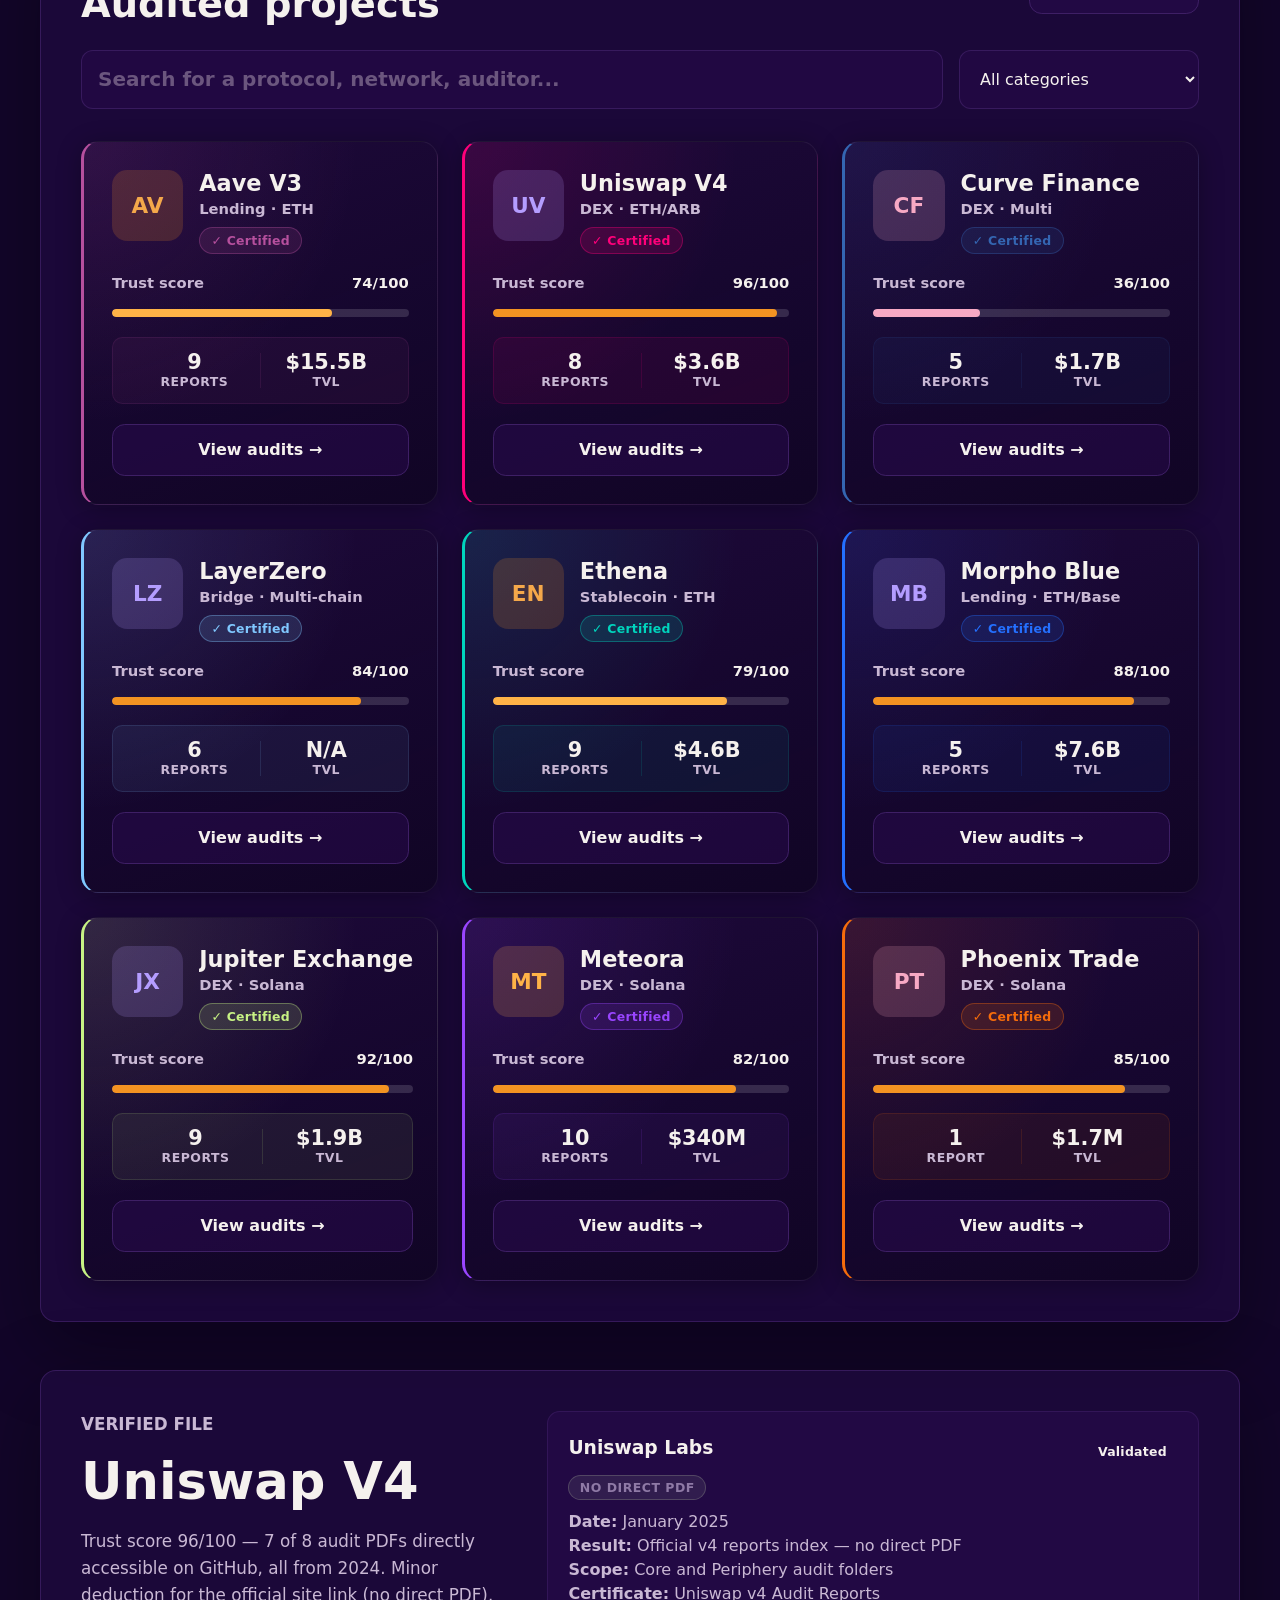
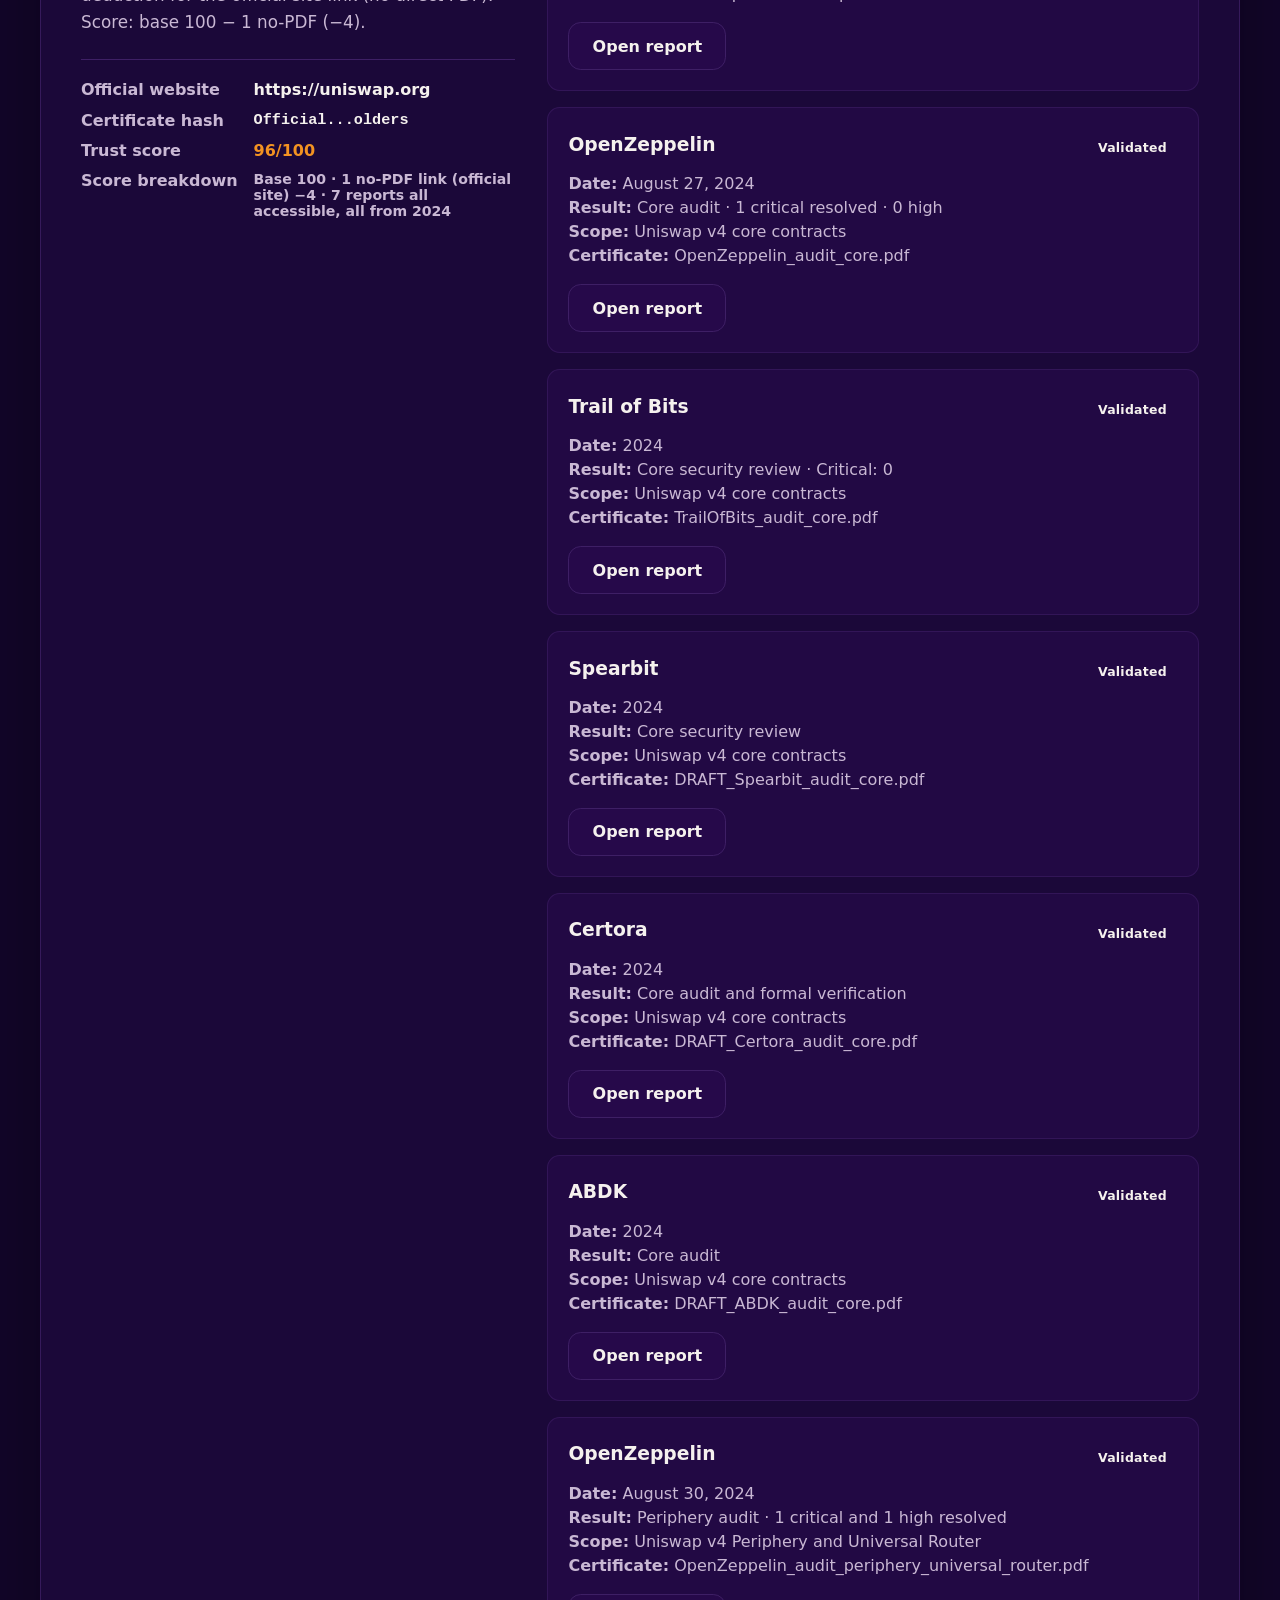
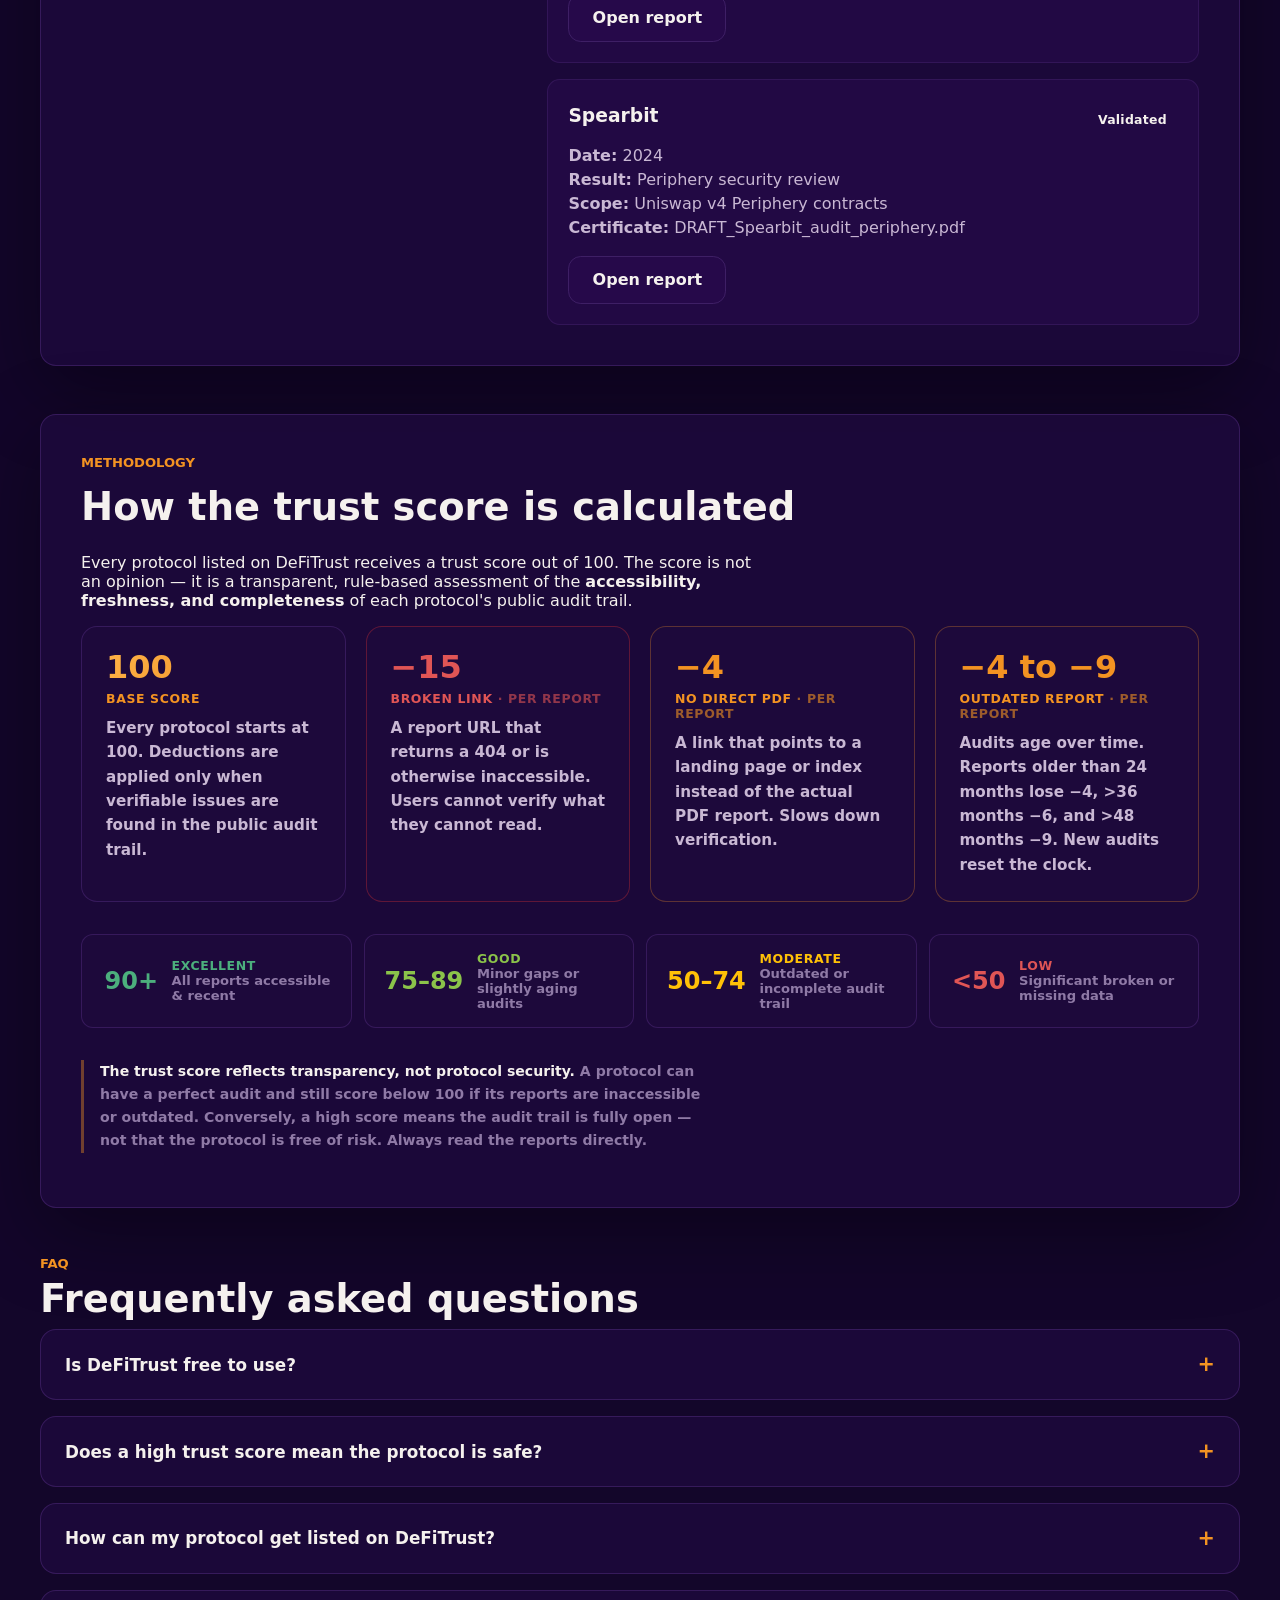
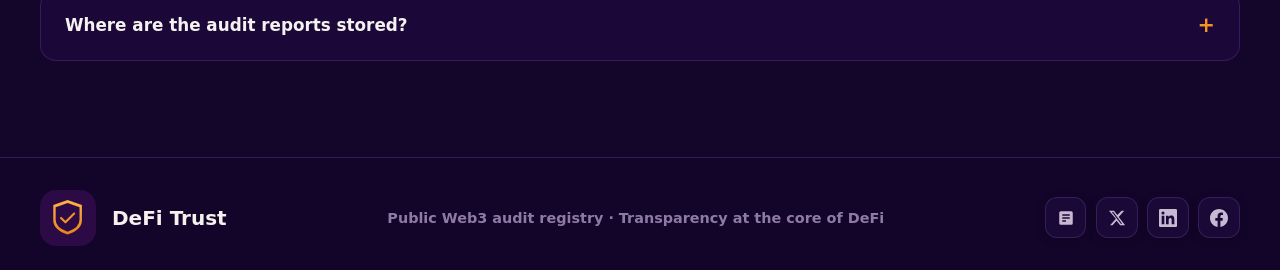
==== commit 329ddcc6: "Brand name: add space between DeFi and Trust Co-Authored-By: Claude Sonnet 4.6 <noreply@anthropic.co" ====
--- a/index.html
+++ b/index.html
@@ -114,7 +114,7 @@
   <body>
     <header class="site-header">
       <div class="site-header-inner">
-        <a class="brand" href="#top" aria-label="DeFiTrust home">
+        <a class="brand" href="#top" aria-label="DeFiTrust home" title="DeFiTrust — back to top">
           <span class="brand-mark" aria-hidden="true">
             <svg viewBox="220 130 240 295" role="img" xmlns="http://www.w3.org/2000/svg">
               <defs>
@@ -128,12 +128,12 @@
               <path d="M 285 280 L 322 317 L 395 244" fill="none" stroke="#F39322" stroke-width="18" stroke-linecap="round" stroke-linejoin="round"/>
             </svg>
           </span>
-          <span>DeFiTrust</span>
+          <span>DeFi Trust</span>
         </a>
         <nav class="header-actions" id="mainNav" aria-label="Main navigation">
-          <a href="#explorer">Explorer</a>
-          <a href="/submit.html">Submit an audit</a>
-          <a href="/review.html">Review</a>
+          <a href="#explorer" title="Browse the DeFiTrust protocol explorer">Explorer</a>
+          <a href="/submit.html" title="Submit your DeFi audit certificate to DeFiTrust">Submit an audit</a>
+          <a href="/review.html" title="Check your audit submission status">Review</a>
         </nav>
         <button class="nav-toggle" id="navToggle" aria-label="Toggle navigation" aria-expanded="false" aria-controls="mainNav">
           <span class="nav-toggle-bar"></span>
@@ -168,7 +168,7 @@
 
     <div class="announce-bar">
       <span>🌱 DeFiTrust is raising funds on Giveth to accelerate the development of open DeFi security infrastructure —</span>
-      <a href="https://giveth.io/project/defi-trust" target="_blank" rel="noreferrer">support our mission</a>
+      <a href="https://giveth.io/project/defi-trust" target="_blank" rel="noreferrer" title="Support DeFiTrust on Giveth">support our mission</a>
     </div>
 
     <main id="top">
@@ -181,13 +181,13 @@
             coverage, and make decisions with more confidence.
           </p>
           <p style="margin-top:0.75rem;font-size:0.95rem;color:var(--soft);font-weight:700;">
-            <a href="/blog.html" style="color:var(--mint);text-decoration:underline;text-underline-offset:3px;">Platform updates &amp; news</a>
+            <a href="/blog.html" style="color:var(--mint);text-decoration:underline;text-underline-offset:3px;" title="Read the DeFiTrust blog">Platform updates &amp; news</a>
             &nbsp;·&nbsp;
-            <a href="/submit.html" style="color:var(--mint);text-decoration:underline;text-underline-offset:3px;">List your protocol</a>
+            <a href="/submit.html" style="color:var(--mint);text-decoration:underline;text-underline-offset:3px;" title="Submit your DeFi audit certificate to DeFiTrust">List your protocol</a>
           </p>
           <div class="hero-actions">
-            <a class="button primary" href="#explorer">Explore projects</a>
-            <a class="button secondary" href="/submit.html">Publish a certificate</a>
+            <a class="button primary" href="#explorer" title="Browse the DeFiTrust protocol explorer">Explore projects</a>
+            <a class="button secondary" href="/submit.html" title="Submit your DeFi audit certificate to DeFiTrust">Publish a certificate</a>
           </div>
         </div>
         <div class="trust-panel" aria-label="DeFiTrust trust summary">
@@ -208,15 +208,15 @@
       <section class="stats" aria-label="DeFiTrust statistics">
         <article>
           <strong id="certifiedCount">214</strong>
-          <a href="#explorer" style="color:var(--muted);font-size:1.2rem;font-weight:800;text-decoration:none;">View all certified protocols</a>
+          <a href="#explorer" style="color:var(--muted);font-size:1.2rem;font-weight:800;text-decoration:none;" title="Browse the DeFiTrust protocol explorer">View all certified protocols</a>
         </article>
         <article>
           <strong id="auditorCount">18</strong>
-          <a href="#explorer" style="color:var(--muted);font-size:1.2rem;font-weight:800;text-decoration:none;">Browse by auditor</a>
+          <a href="#explorer" style="color:var(--muted);font-size:1.2rem;font-weight:800;text-decoration:none;" title="Browse the DeFiTrust protocol explorer">Browse by auditor</a>
         </article>
         <article>
           <strong id="securedTvl">$4.2B</strong>
-          <a href="#explorer" style="color:var(--muted);font-size:1.2rem;font-weight:800;text-decoration:none;">Discover audited protocols</a>
+          <a href="#explorer" style="color:var(--muted);font-size:1.2rem;font-weight:800;text-decoration:none;" title="Browse the DeFiTrust protocol explorer">Discover audited protocols</a>
         </article>
       </section>
 
@@ -258,12 +258,64 @@
         <div class="toolbar" role="search">
           <label class="search-label" for="projectSearch">Search for a protocol</label>
           <input id="projectSearch" type="search" placeholder="Search for a protocol, network, auditor..." />
-          <select id="categoryFilter" aria-label="Filter by category">
+          <select id="categoryFilter" aria-label="Filter by category" title="Filter protocols by category">
             <option value="all">All categories</option>
-            <option value="Lending">Lending</option>
-            <option value="DEX">DEX</option>
-            <option value="Bridge">Bridge</option>
-            <option value="Stablecoin">Stablecoin</option>
+            <optgroup label="Trading">
+              <option value="Dexs">Dexs</option>
+              <option value="DEX Aggregator">DEX Aggregator</option>
+              <option value="Derivatives">Derivatives</option>
+              <option value="Options">Options</option>
+              <option value="Options Vault">Options Vault</option>
+              <option value="Prediction Market">Prediction Market</option>
+              <option value="Basis Trading">Basis Trading</option>
+            </optgroup>
+            <optgroup label="Lending &amp; Credit">
+              <option value="Lending">Lending</option>
+              <option value="CDP">CDP</option>
+              <option value="Uncollateralized Lending">Uncollateralized Lending</option>
+              <option value="NFT Lending">NFT Lending</option>
+              <option value="RWA Lending">RWA Lending</option>
+              <option value="Leveraged Farming">Leveraged Farming</option>
+            </optgroup>
+            <optgroup label="Yield &amp; Liquidity">
+              <option value="Yield">Yield</option>
+              <option value="Yield Aggregator">Yield Aggregator</option>
+              <option value="Farm">Farm</option>
+              <option value="Liquidity Manager">Liquidity Manager</option>
+              <option value="Indexes">Indexes</option>
+            </optgroup>
+            <optgroup label="Stablecoins &amp; Assets">
+              <option value="Stablecoin Issuer">Stablecoin Issuer</option>
+              <option value="Algo-Stables">Algo-Stables</option>
+              <option value="Synthetics">Synthetics</option>
+              <option value="Reserve Currency">Reserve Currency</option>
+              <option value="RWA">RWA</option>
+              <option value="CeDeFi">CeDeFi</option>
+            </optgroup>
+            <optgroup label="Staking &amp; Infrastructure">
+              <option value="Liquid Staking">Liquid Staking</option>
+              <option value="Restaking">Restaking</option>
+              <option value="Liquid Restaking">Liquid Restaking</option>
+              <option value="Bridge">Bridge</option>
+              <option value="Bridge Aggregator">Bridge Aggregator</option>
+              <option value="Cross Chain Bridge">Cross Chain Bridge</option>
+              <option value="Canonical Bridge">Canonical Bridge</option>
+              <option value="Oracle">Oracle</option>
+              <option value="Launchpad">Launchpad</option>
+            </optgroup>
+            <optgroup label="NFT &amp; Gaming">
+              <option value="NFT Marketplace">NFT Marketplace</option>
+              <option value="NFT Launchpad">NFT Launchpad</option>
+              <option value="Gaming">Gaming</option>
+            </optgroup>
+            <optgroup label="Other">
+              <option value="Insurance">Insurance</option>
+              <option value="Payments">Payments</option>
+              <option value="Privacy">Privacy</option>
+              <option value="AI Agents">AI Agents</option>
+              <option value="DePIN">DePIN</option>
+              <option value="Other">Other</option>
+            </optgroup>
           </select>
         </div>
 
@@ -374,7 +426,7 @@
               How can my protocol get listed on DeFiTrust?
               <span class="faq-icon">+</span>
             </summary>
-            <p>Use the <a href="/submit.html" style="color:var(--mint);text-decoration:underline;text-underline-offset:3px;">audit submission page</a> to send us your protocol's certificate. You will need to provide the project name, auditor, network, category, a link or PDF of the report, and optionally a public IPFS or SHA-256 hash. Submissions are reviewed within 48 hours and listed publicly if they meet our basic transparency requirements.</p>
+            <p>Use the <a href="/submit.html" style="color:var(--mint);text-decoration:underline;text-underline-offset:3px;" title="Submit your DeFi audit certificate to DeFiTrust">audit submission page</a> to send us your protocol's certificate. You will need to provide the project name, auditor, network, category, a link or PDF of the report, and optionally a public IPFS or SHA-256 hash. Submissions are reviewed within 48 hours and listed publicly if they meet our basic transparency requirements.</p>
           </details>
 
           <details class="faq-item">
@@ -399,7 +451,7 @@
 
     <footer class="site-footer">
       <div class="site-footer-inner">
-        <a class="brand brand-footer" href="#top" aria-label="Back to top — DeFiTrust">
+        <a class="brand brand-footer" href="#top" aria-label="Back to top — DeFiTrust" title="DeFiTrust — back to top">
           <span class="brand-mark" aria-hidden="true">
             <svg viewBox="220 130 240 295" role="img" xmlns="http://www.w3.org/2000/svg">
               <defs>
@@ -413,20 +465,20 @@
               <path d="M 285 280 L 322 317 L 395 244" fill="none" stroke="#F39322" stroke-width="18" stroke-linecap="round" stroke-linejoin="round"/>
             </svg>
           </span>
-          <span>DeFiTrust</span>
+          <span>DeFi Trust</span>
         </a>
         <p class="footer-copy">Public Web3 audit registry · Transparency at the core of DeFi</p>
         <nav class="footer-nav" aria-label="Social networks">
-          <a href="./blog.html" aria-label="Blog">
+          <a href="./blog.html" aria-label="Blog" title="Read the DeFiTrust blog">
             <svg viewBox="0 0 24 24" fill="currentColor" width="18" height="18"><path d="M19 3H5a2 2 0 0 0-2 2v14a2 2 0 0 0 2 2h14a2 2 0 0 0 2-2V5a2 2 0 0 0-2-2Zm-7 14H7v-2h5v2Zm5-4H7v-2h10v2Zm0-4H7V7h10v2Z"/></svg>
           </a>
-          <a href="https://x.com/TrustDeFii" target="_blank" rel="noreferrer" aria-label="X (Twitter)">
+          <a href="https://x.com/TrustDeFii" target="_blank" rel="noreferrer" aria-label="X (Twitter)" title="Follow DeFiTrust on X (Twitter)">
             <svg viewBox="0 0 24 24" fill="currentColor" width="18" height="18"><path d="M18.244 2.25h3.308l-7.227 8.26 8.502 11.24H16.17l-4.714-6.231-5.401 6.231H2.744l7.73-8.835L1.254 2.25H8.08l4.253 5.622 5.91-5.622Zm-1.161 17.52h1.833L7.084 4.126H5.117z"/></svg>
           </a>
-          <a href="https://www.linkedin.com/company/defi-trust" target="_blank" rel="noreferrer" aria-label="LinkedIn">
+          <a href="https://www.linkedin.com/company/defi-trust" target="_blank" rel="noreferrer" aria-label="LinkedIn" title="Follow DeFiTrust on LinkedIn">
             <svg viewBox="0 0 24 24" fill="currentColor" width="18" height="18"><path d="M20.447 20.452h-3.554v-5.569c0-1.328-.027-3.037-1.852-3.037-1.853 0-2.136 1.445-2.136 2.939v5.667H9.351V9h3.414v1.561h.046c.477-.9 1.637-1.85 3.37-1.85 3.605 0 4.267 2.372 4.267 5.455v6.286zM5.337 7.433a2.062 2.062 0 0 1-2.063-2.065 2.064 2.064 0 1 1 2.063 2.065zm1.782 13.019H3.555V9h3.564v11.452zM22.225 0H1.771C.792 0 0 .774 0 1.729v20.542C0 23.227.792 24 1.771 24h20.451C23.2 24 24 23.227 24 22.271V1.729C24 .774 23.2 0 22.225 0z"/></svg>
           </a>
-          <a href="https://www.facebook.com/profile.php?id=61589206361091" target="_blank" rel="noreferrer" aria-label="Facebook">
+          <a href="https://www.facebook.com/profile.php?id=61589206361091" target="_blank" rel="noreferrer" aria-label="Facebook" title="Follow DeFiTrust on Facebook">
             <svg viewBox="0 0 24 24" fill="currentColor" width="18" height="18"><path d="M24 12.073C24 5.405 18.627 0 12 0S0 5.405 0 12.073C0 18.1 4.388 23.094 10.125 24v-8.437H7.078v-3.49h3.047V9.41c0-3.025 1.792-4.697 4.533-4.697 1.312 0 2.686.235 2.686.235v2.97h-1.513c-1.491 0-1.956.93-1.956 1.886v2.269h3.328l-.532 3.49h-2.796V24C19.612 23.094 24 18.1 24 12.073z"/></svg>
           </a>
         </nav>
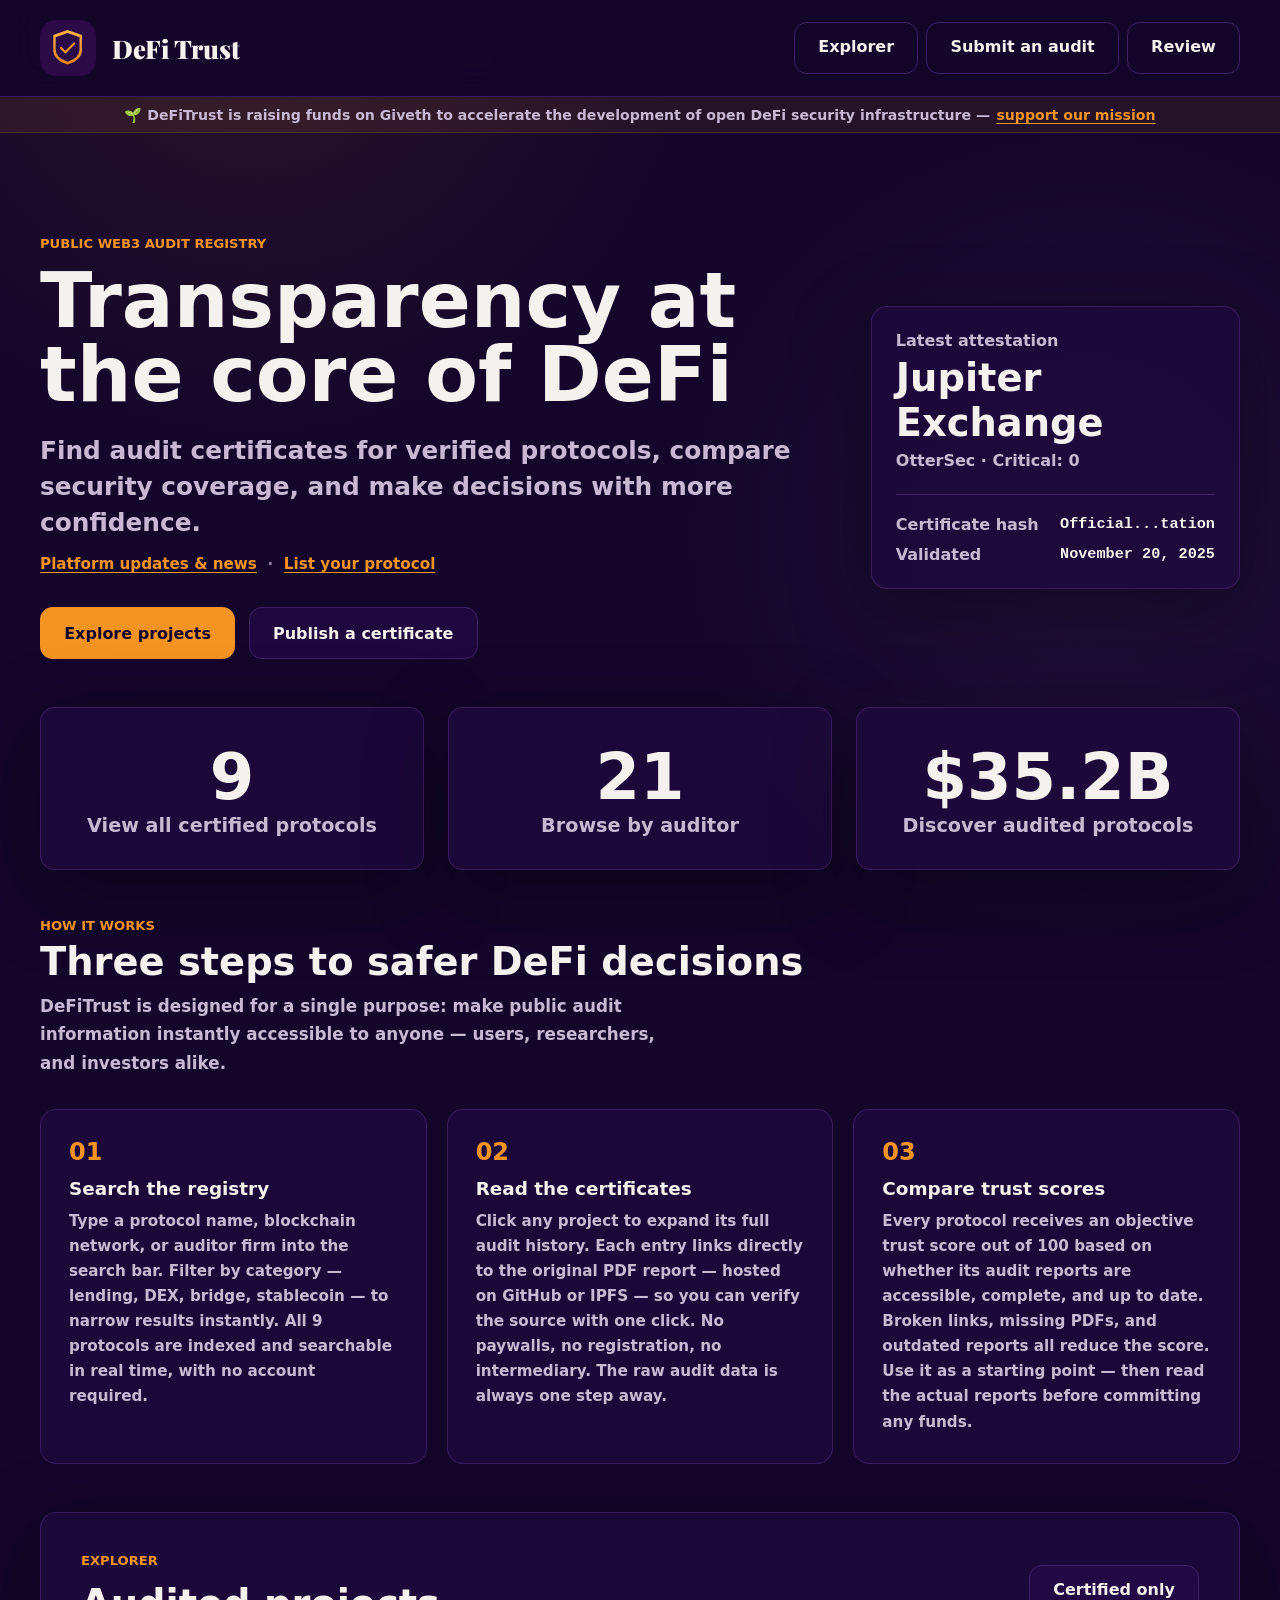
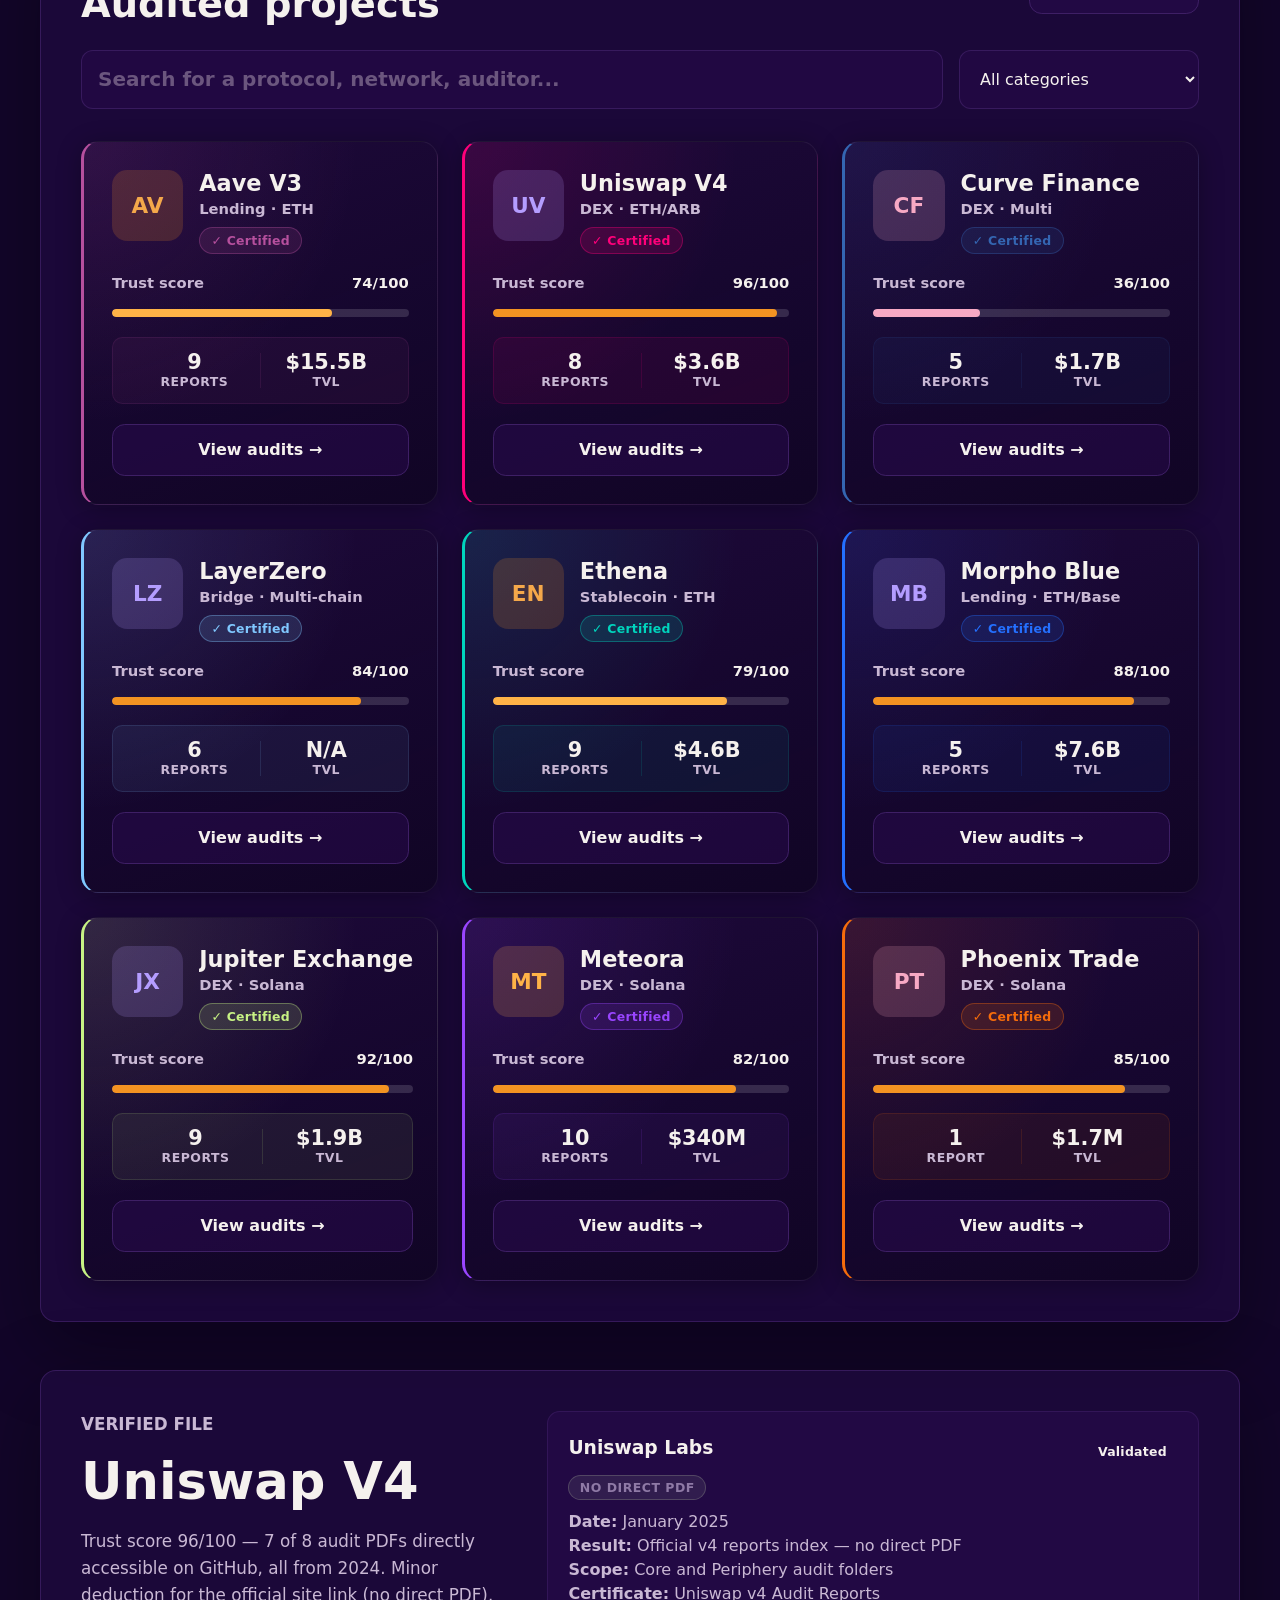
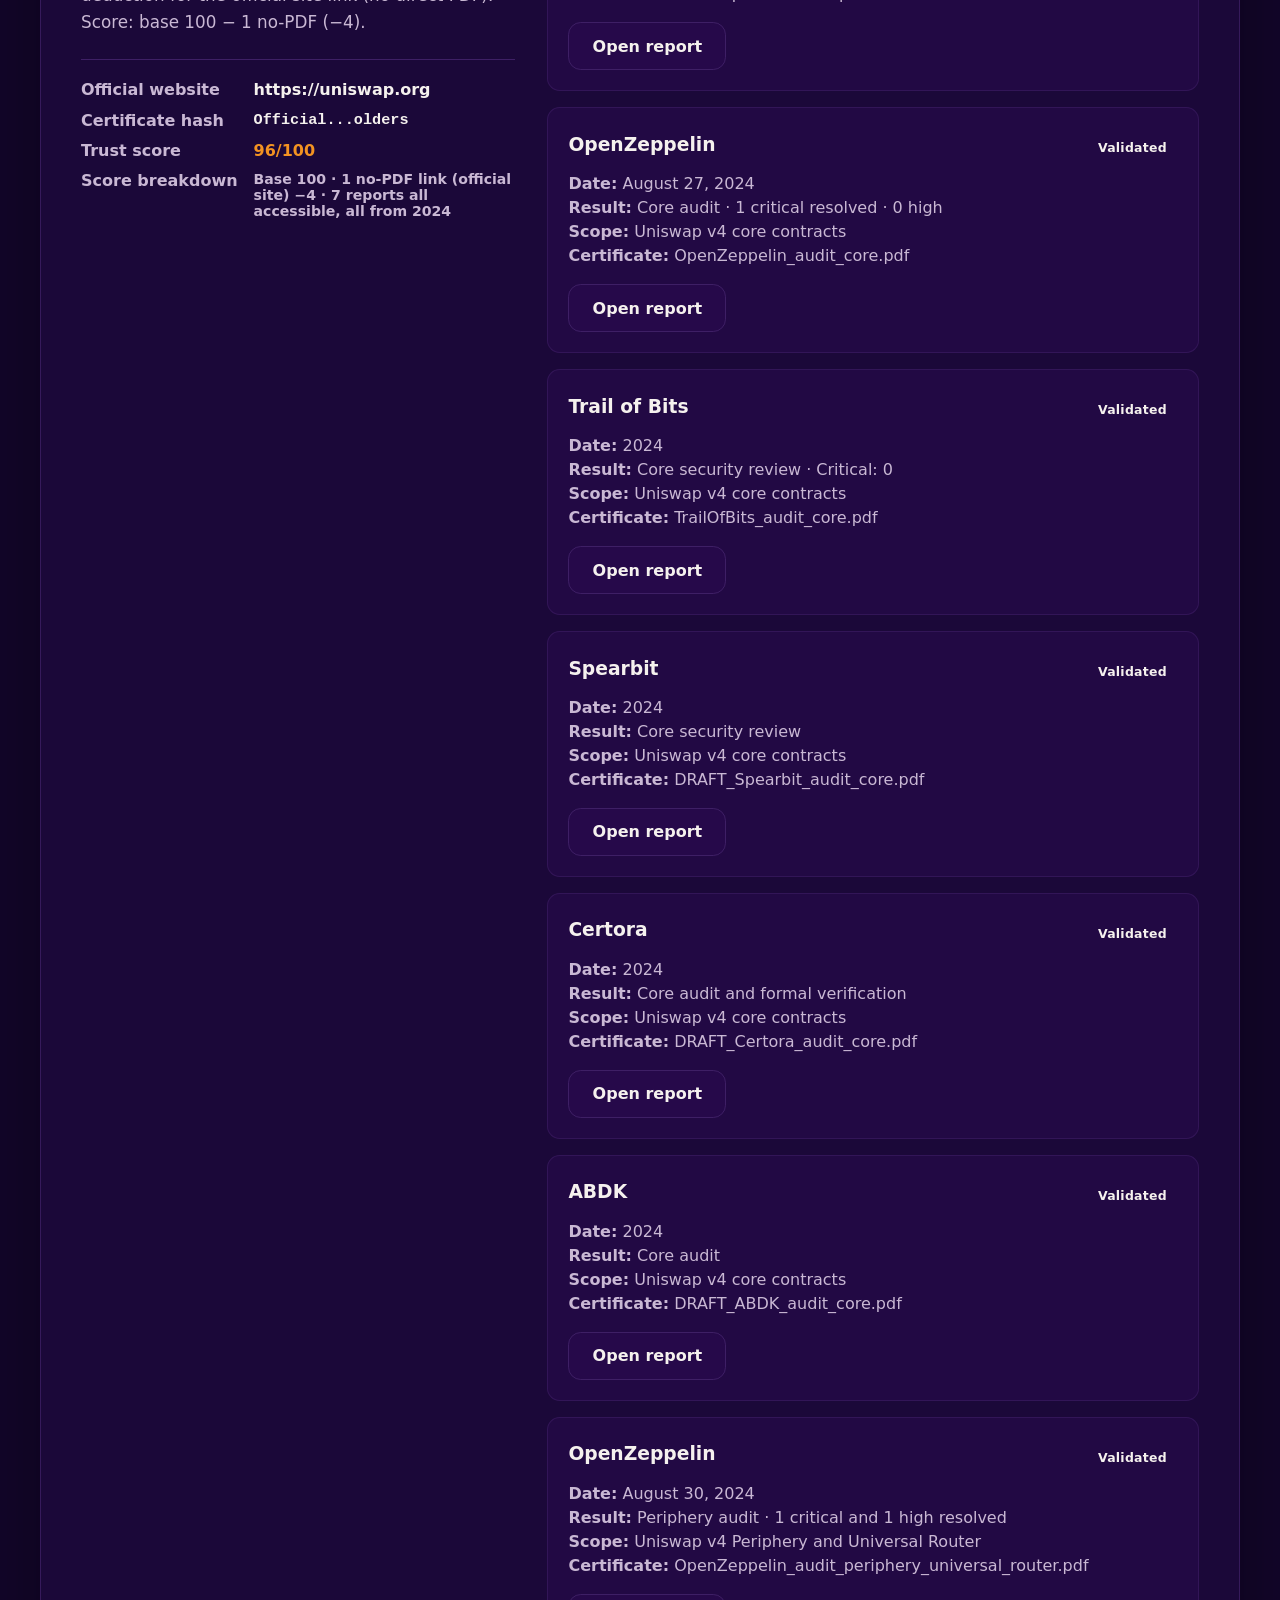
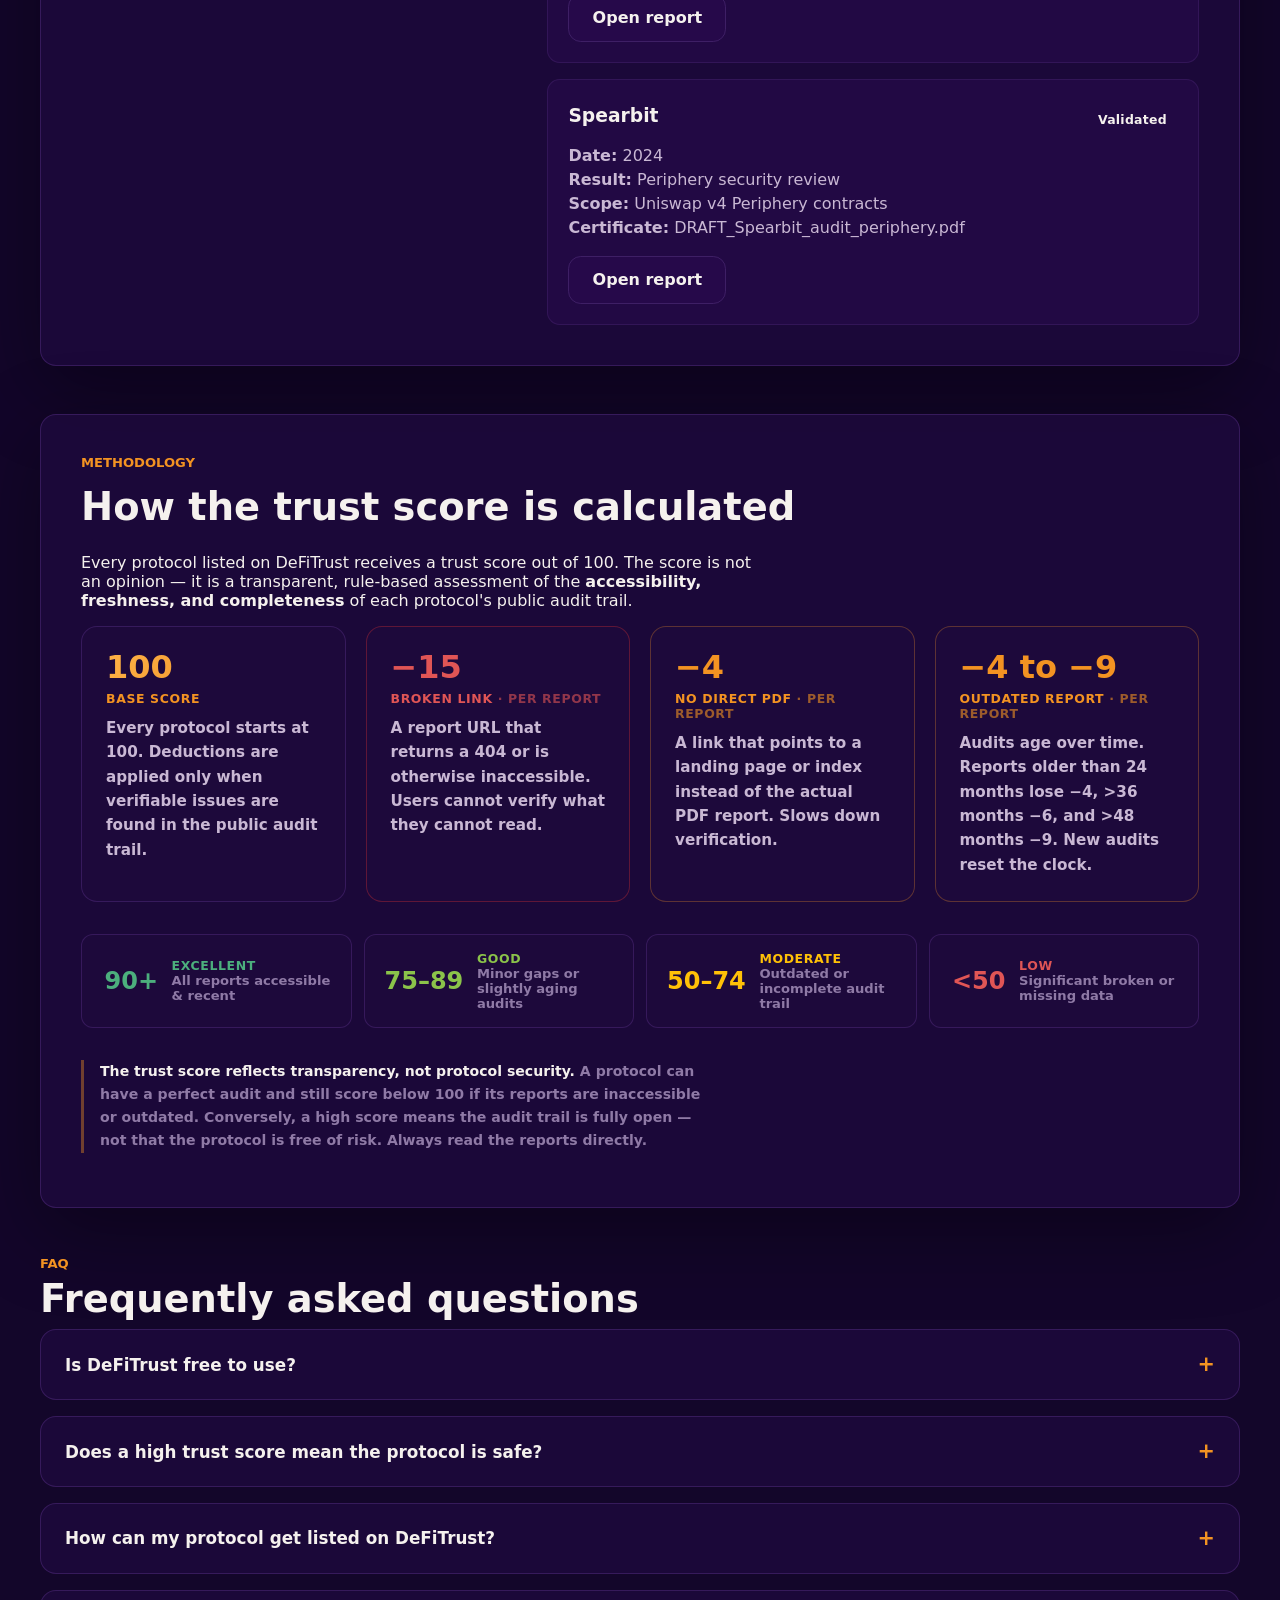
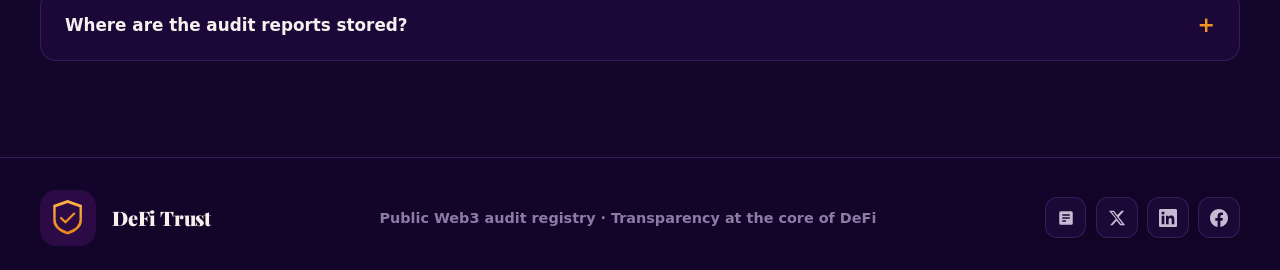
==== commit 9a5bbeda: "Apply Playfair Display Black to brand name Load Playfair Display 900 from Google Fonts and apply it " ====
--- a/index.html
+++ b/index.html
@@ -107,9 +107,12 @@
 
     <meta name="google-site-verification" content="4b0e4260d701ec38" />
     <!-- Non-blocking CSS load -->
-    <link rel="preload" href="/styles.css?v=5" as="style" />
-    <link rel="stylesheet" href="/styles.css?v=5" media="print" onload="this.onload=null;this.media='all'" />
-    <noscript><link rel="stylesheet" href="/styles.css?v=5" /></noscript>
+    <link rel="preconnect" href="https://fonts.googleapis.com" />
+    <link rel="preconnect" href="https://fonts.gstatic.com" crossorigin />
+    <link rel="stylesheet" href="https://fonts.googleapis.com/css2?family=Playfair+Display:wght@900&display=swap" />
+    <link rel="preload" href="/styles.css?v=6" as="style" />
+    <link rel="stylesheet" href="/styles.css?v=6" media="print" onload="this.onload=null;this.media='all'" />
+    <noscript><link rel="stylesheet" href="/styles.css?v=6" /></noscript>
   </head>
   <body>
     <header class="site-header">
--- a/styles.css
+++ b/styles.css
@@ -110,6 +110,12 @@
   font-weight: 800;
 }
 
+.brand > span:not(.brand-mark) {
+  font-family: 'Playfair Display', Georgia, serif;
+  font-weight: 900;
+  letter-spacing: -0.01em;
+}
+
 .brand-mark {
   display: grid;
   place-items: center;
--- a/styles.css
+++ b/styles.css
@@ -110,6 +110,12 @@
   font-weight: 800;
 }
 
+.brand > span:not(.brand-mark) {
+  font-family: 'Playfair Display', Georgia, serif;
+  font-weight: 900;
+  letter-spacing: -0.01em;
+}
+
 .brand-mark {
   display: grid;
   place-items: center;
--- a/styles.css
+++ b/styles.css
@@ -110,6 +110,12 @@
   font-weight: 800;
 }
 
+.brand > span:not(.brand-mark) {
+  font-family: 'Playfair Display', Georgia, serif;
+  font-weight: 900;
+  letter-spacing: -0.01em;
+}
+
 .brand-mark {
   display: grid;
   place-items: center;
